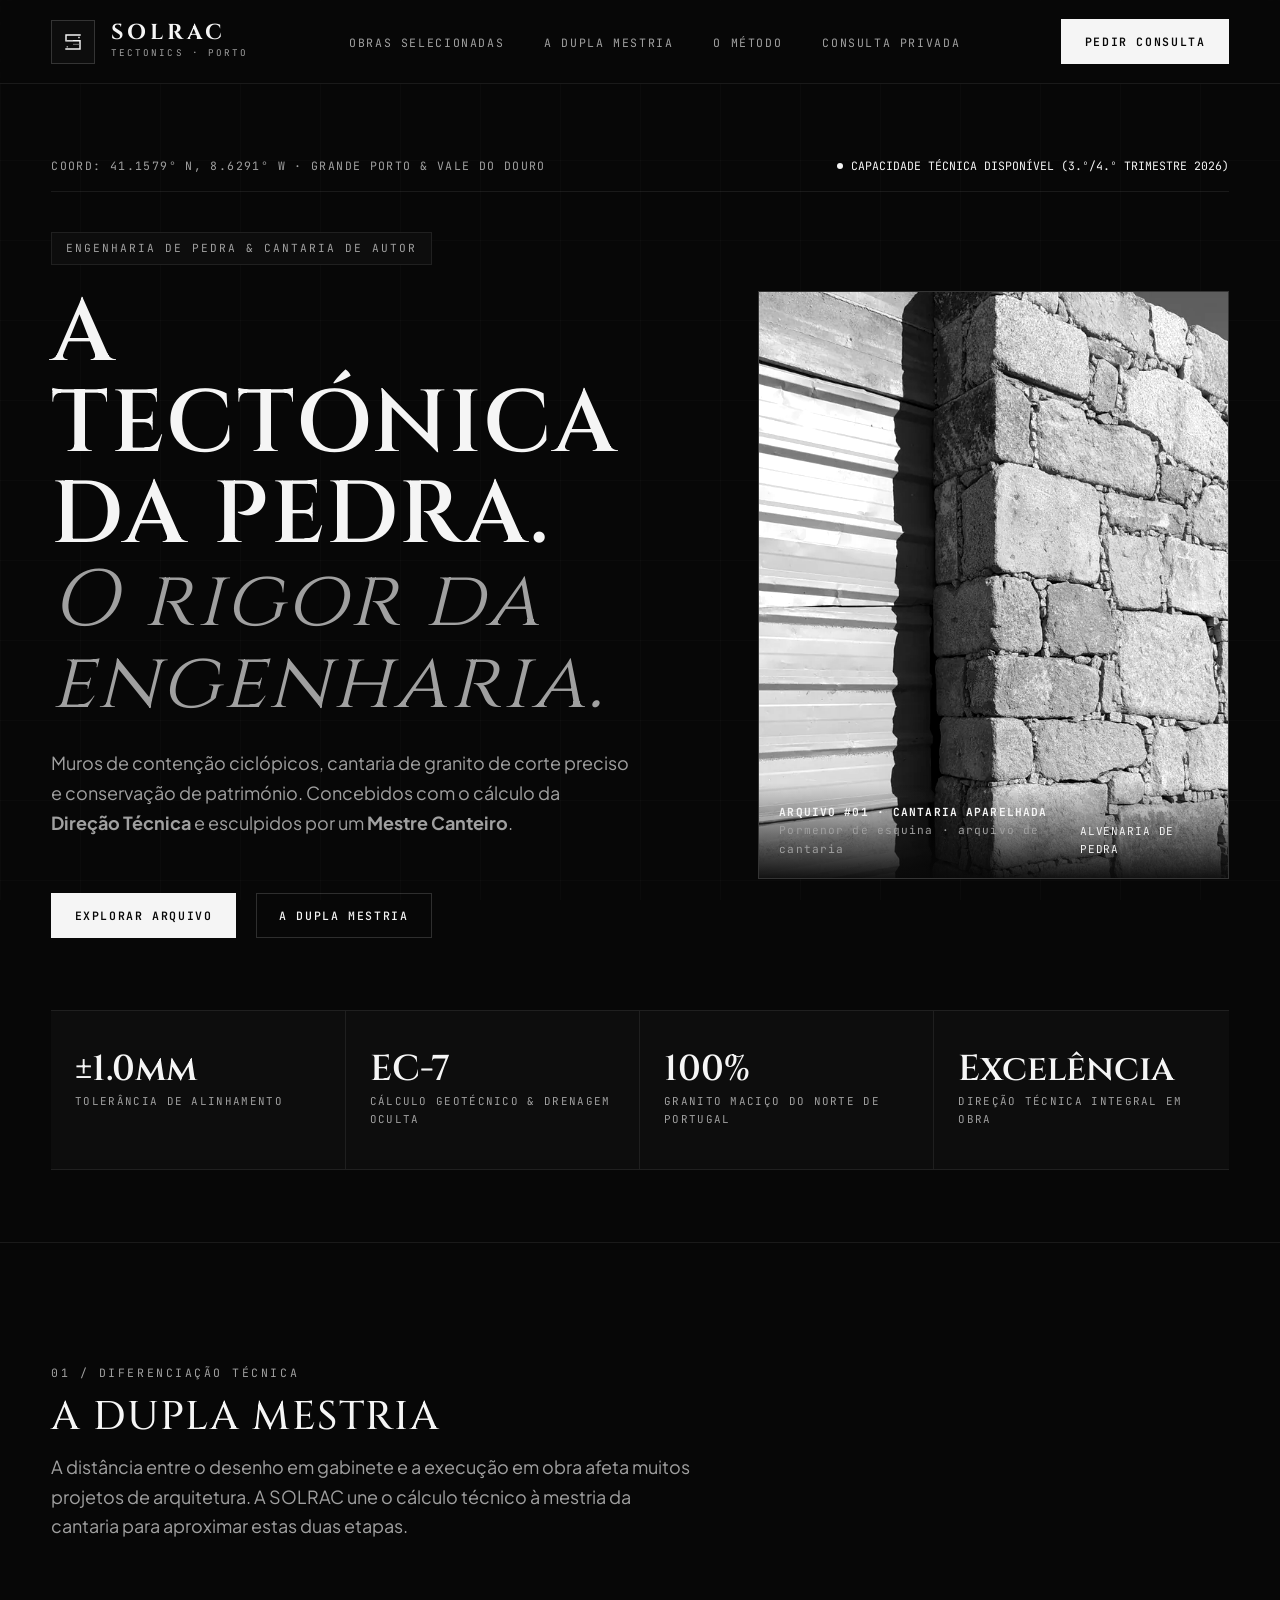
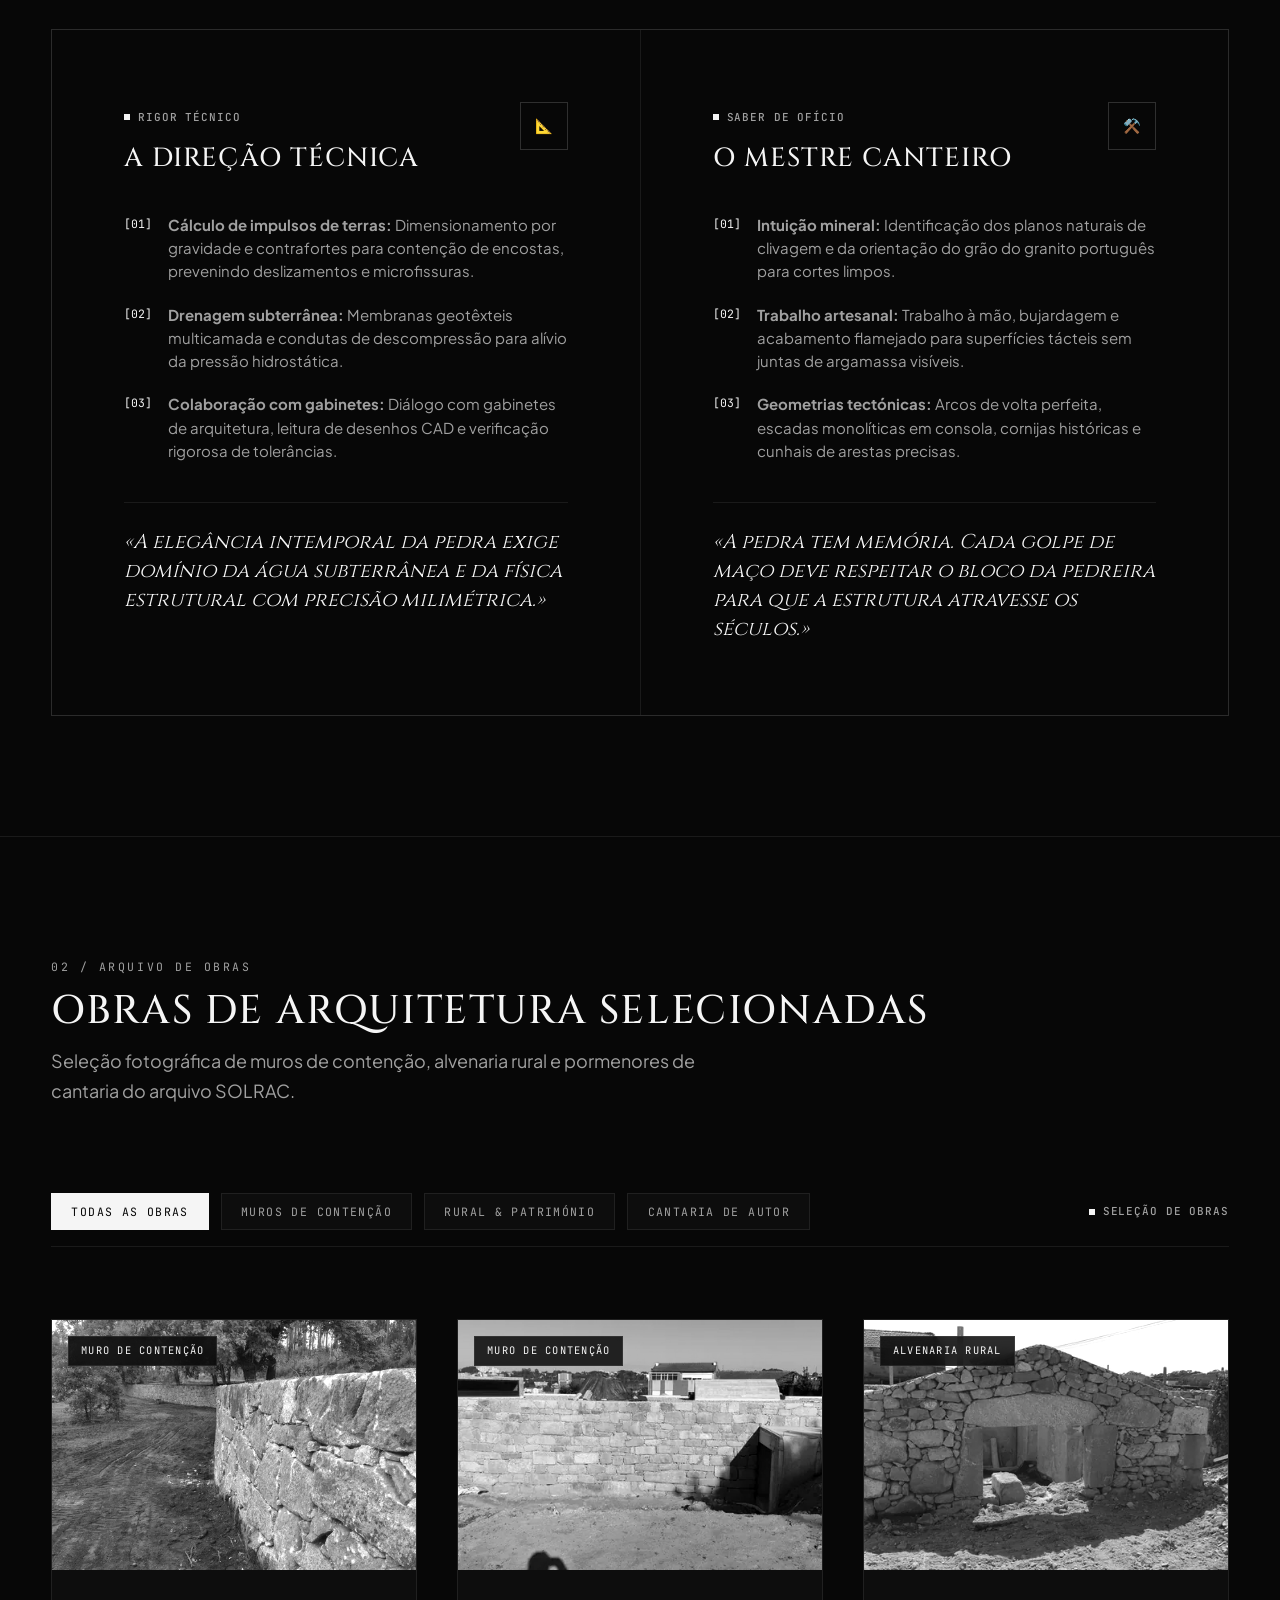
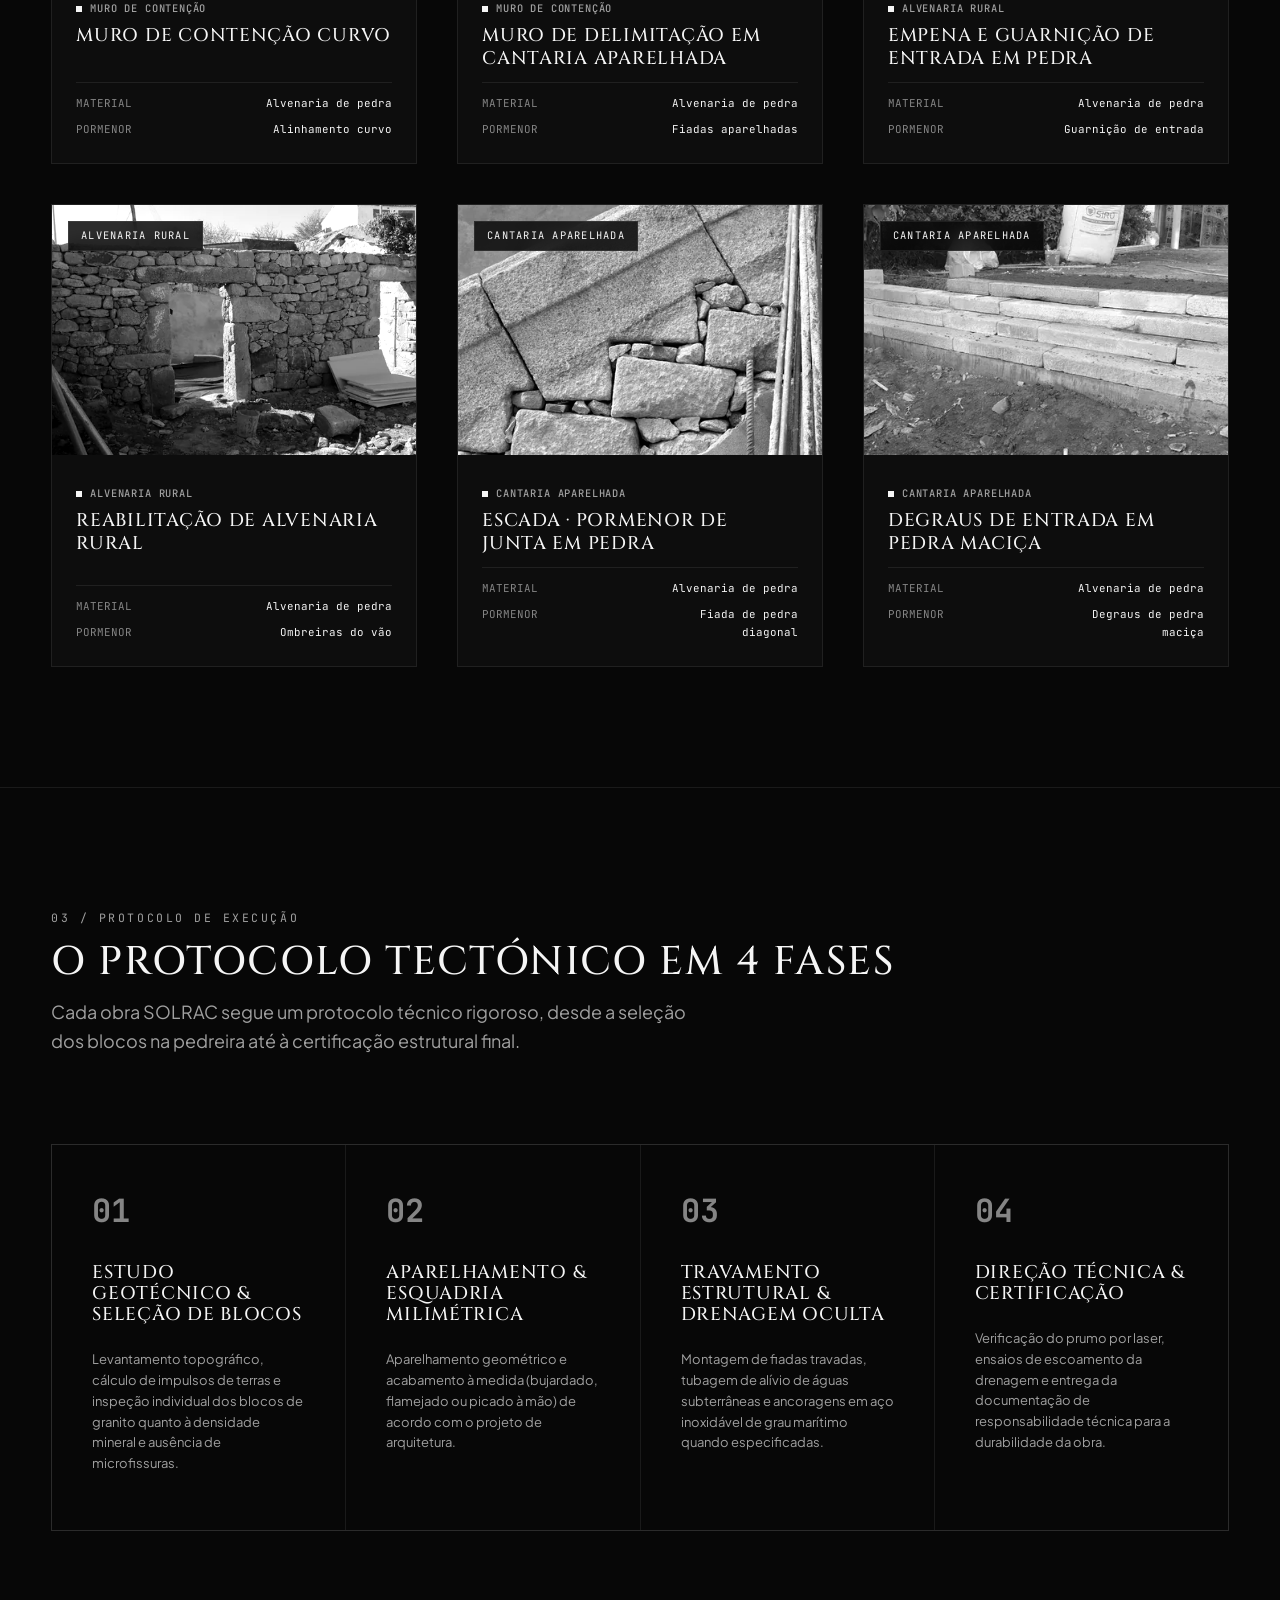
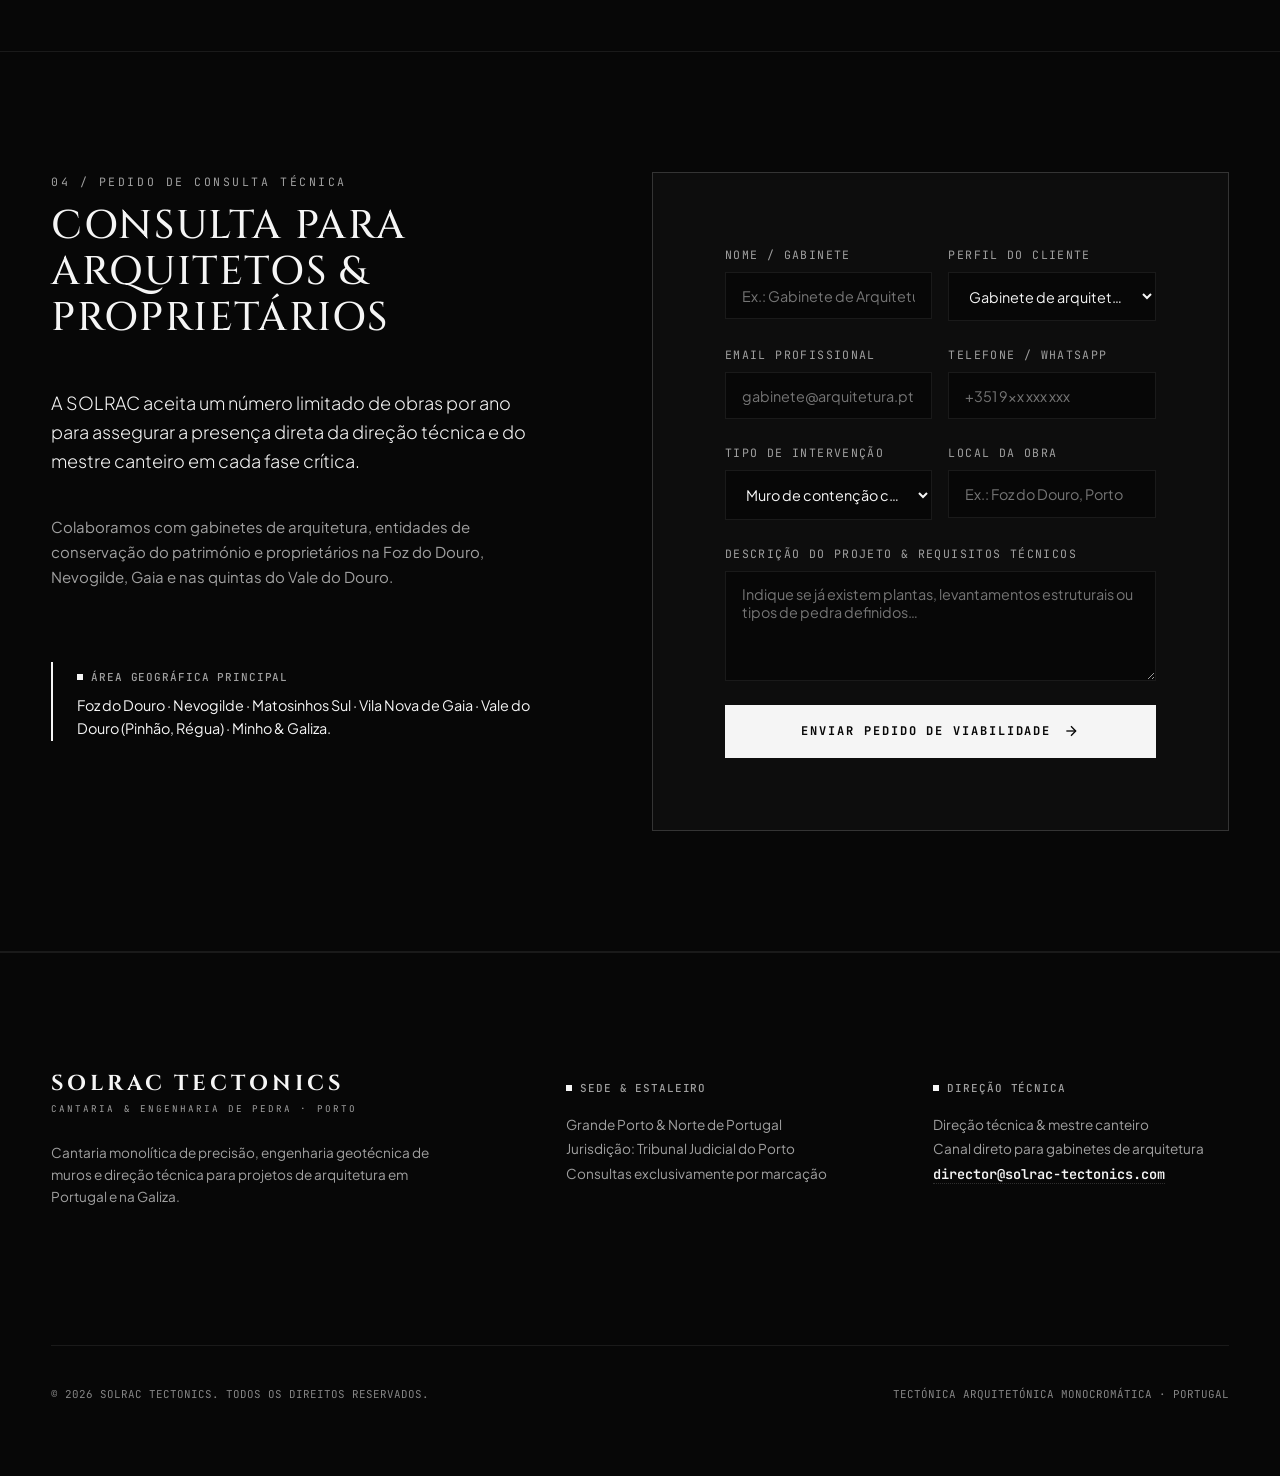
==== index.html @ 7d67dccf "ui: erradicar bloques blancos en feedback cards adoptando estilo outline arquitectónico" ====
<!DOCTYPE html>
<html lang="pt-PT">
<head>
  <meta charset="UTF-8">
  <meta name="viewport" content="width=device-width, initial-scale=1.0">
  <title>SOLRAC TECTONICS · Cantaria &amp; Engenharia de Pedra | Porto</title>
  <meta name="description" content="Cantaria estrutural, muros de contenção ciclópicos e restauro de património no Grande Porto e Vale do Douro. Rigor técnico e mestria na pedra.">
  <meta name="keywords" content="cantaria Porto, muros de pedra estruturais, direção técnica Porto, muros de contenção Douro, restauro de património Portugal, arquitetura tectónica, mestre canteiro">
  <meta name="author" content="SOLRAC TECTONICS">
  
  <!-- Open Graph / Meta -->
  <meta property="og:type" content="website">
  <meta property="og:title" content="SOLRAC TECTONICS · Cantaria &amp; Engenharia de Pedra">
  <meta property="og:description" content="Alvenaria ciclópica de autor, restauro de património e cantaria de precisão no Grande Porto &amp; Douro.">
  
  <!-- Favicon -->
  <link rel="icon" type="image/svg+xml" href="assets/images/branding/favicon.svg">
  
  <!-- Styles -->
  <link rel="stylesheet" href="css/style.css">

  <!-- Schema.org JSON-LD -->
  <script type="application/ld+json">
  {
    "@context": "https://schema.org",
    "@type": "HomeAndConstructionBusiness",
    "name": "SOLRAC TECTONICS",
    "alternateName": "SOLRAC Atelier de Arquitetura Tectónica",
    "description": "Cantaria estrutural, engenharia de contenção ciclópica e direção técnica no Grande Porto e Vale do Douro.",
    "address": {
      "@type": "PostalAddress",
      "addressLocality": "Porto",
      "addressRegion": "Grande Porto",
      "addressCountry": "PT"
    },
    "geo": {
      "@type": "GeoCoordinates",
      "latitude": "41.1579",
      "longitude": "-8.6291"
    },
    "priceRange": "$$$$"
  }
  </script>
</head>
<body>

  <!-- Subtle Architectural Grid Backdrop -->
  <div class="bg-grid-overlay"></div>

  <div class="site-wrapper">
    
    <!-- =========================================================================
         HEADER / NAVIGATION (With Monolithic Sculptural Emblem)
         ========================================================================= -->
    <header class="header">
      <div class="container header-inner">
        <a href="#hero" class="brand-logo-container">
          <div class="brand-emblem-box">
            <!-- Sculptural Vector Monogram -->
            <svg class="brand-emblem-svg" viewBox="0 0 48 48" fill="none" xmlns="http://www.w3.org/2000/svg">
              <path d="M 36 12 L 12 12 L 12 22 L 36 22 L 36 36 L 12 36" stroke="var(--text-primary)" stroke-width="2.5" stroke-linecap="square"/>
              <line x1="12" y1="22" x2="24" y2="22" stroke="var(--text-secondary)" stroke-width="1.2"/>
              <line x1="24" y1="28" x2="36" y2="28" stroke="var(--text-secondary)" stroke-width="1.2"/>
              <rect x="33" y="15" width="2.5" height="2.5" fill="var(--text-primary)"/>
              <rect x="13" y="31" width="2.5" height="2.5" fill="var(--text-secondary)"/>
            </svg>
          </div>
          <div class="brand-text-block">
            <span class="brand-name">SOLRAC</span>
            <span class="brand-subtitle">TECTONICS · PORTO</span>
          </div>
        </a>

        <nav class="nav" id="main-nav">
          <ul class="nav-links">
            <li><a href="#works" class="nav-link">Obras selecionadas</a></li>
            <li><a href="#dual-mastery" class="nav-link">A dupla mestria</a></li>
            <li><a href="#method" class="nav-link">O método</a></li>
            <li><a href="#inquiry" class="nav-link">Consulta privada</a></li>
          </ul>
          <div class="mobile-nav-cta">
            <a href="#inquiry" class="btn-concierge" data-concierge-open style="width: 100%; justify-content: center;">
              Consulta técnica privada
            </a>
            <a href="mailto:director@solrac-tectonics.com" class="font-mono text-muted" style="font-size: 0.72rem; text-align: center; text-decoration: none;">
              director@solrac-tectonics.com
            </a>
          </div>
        </nav>

        <div class="header-cta">
          <a href="#inquiry" class="btn-concierge" id="header-concierge-btn" data-concierge-open>Pedir consulta</a>
        </div>

        <button class="mobile-toggle" id="mobile-toggle" aria-label="Abrir ou fechar o menu de navegação" aria-expanded="false" aria-controls="main-nav">
          <span></span>
          <span></span>
        </button>
      </div>
    </header>

    <!-- =========================================================================
         HERO SECTION (High-End Monolithic Impact)
         ========================================================================= -->
    <section id="hero" class="hero">
      <div class="container">
        
        <div class="hero-meta-bar">
          <span class="hero-coords">COORD: 41.1579° N, 8.6291° W · GRANDE PORTO &amp; VALE DO DOURO</span>
          <div class="hero-status">
            <span class="status-dot"></span>
            <span>CAPACIDADE TÉCNICA DISPONÍVEL (3.º/4.º TRIMESTRE 2026)</span>
          </div>
        </div>

        <div class="hero-main-grid">
          <div class="hero-content">
            <div class="hero-badge">
              <span>Engenharia de Pedra &amp; Cantaria de Autor</span>
            </div>
            
            <h1 class="hero-title">
              A tectónica da pedra.
              <span>O rigor da engenharia.</span>
            </h1>

            <p class="hero-description">
              Muros de contenção ciclópicos, cantaria de granito de corte preciso e conservação de património. Concebidos com o cálculo da <strong>Direção Técnica</strong> e esculpidos por um <strong>Mestre Canteiro</strong>.
            </p>

            <div class="hero-actions">
              <a href="#works" class="btn-concierge">Explorar arquivo</a>
              <a href="#dual-mastery" class="btn-outline">A dupla mestria</a>
            </div>
          </div>

          <div class="hero-visual-frame">
            <img src="assets/images/hero/cantaria-esquina-1280.webp"
                 srcset="assets/images/hero/cantaria-esquina-640.webp 640w, assets/images/hero/cantaria-esquina-1280.webp 1280w, assets/images/hero/cantaria-esquina-1920.webp 1920w"
                 sizes="(max-width: 1024px) 92vw, (max-width: 1440px) 44vw, 632px"
                 width="1280" height="1600" fetchpriority="high"
                 alt="Esquina de um muro de cantaria aparelhada com fiadas de pedra interligadas">
            <div class="hero-frame-tag">
              <div>
                <strong style="color: var(--text-primary);">ARQUIVO #01 · CANTARIA APARELHADA</strong>
                <div style="color: var(--text-secondary);">Pormenor de esquina · arquivo de cantaria</div>
              </div>
              <span class="font-mono">ALVENARIA DE PEDRA</span>
            </div>
          </div>
        </div>

        <!-- Key Metrics Row -->
        <div class="hero-stats-row">
          <div class="stat-item">
            <span class="stat-value">±1.0mm</span>
            <span class="stat-label">Tolerância de alinhamento</span>
          </div>
          <div class="stat-item">
            <span class="stat-value">EC-7</span>
            <span class="stat-label">Cálculo geotécnico &amp; drenagem oculta</span>
          </div>
          <div class="stat-item">
            <span class="stat-value">100%</span>
            <span class="stat-label">Granito maciço do Norte de Portugal</span>
          </div>
          <div class="stat-item">
            <span class="stat-value">Excelência</span>
            <span class="stat-label">Direção técnica integral em obra</span>
          </div>
        </div>

      </div>
    </section>

    <!-- =========================================================================
         SECTION 01: THE DUAL MASTERY (Aparejador + Mestre Canteiro)
         ========================================================================= -->
    <section id="dual-mastery" class="section">
      <div class="container">
        
        <div class="section-header">
          <span class="section-num">01 / DIFERENCIAÇÃO TÉCNICA</span>
          <h2 class="section-title">A dupla mestria</h2>
          <p class="section-subtitle">
            A distância entre o desenho em gabinete e a execução em obra afeta muitos projetos de arquitetura. A SOLRAC une o cálculo técnico à mestria da cantaria para aproximar estas duas etapas.
          </p>
        </div>

        <div class="duality-grid">
          <!-- Card 1: A direção técnica / Aparejador -->
          <div class="duality-card">
            <div class="duality-header">
              <div>
                <span class="tech-label">RIGOR TÉCNICO</span>
                <h3 class="duality-title">A direção técnica</h3>
              </div>
              <div class="duality-icon">📐</div>
            </div>

            <ul class="duality-features">
              <li>
                <span class="marker">[01]</span>
                <div><strong>Cálculo de impulsos de terras:</strong> Dimensionamento por gravidade e contrafortes para contenção de encostas, prevenindo deslizamentos e microfissuras.</div>
              </li>
              <li>
                <span class="marker">[02]</span>
                <div><strong>Drenagem subterrânea:</strong> Membranas geotêxteis multicamada e condutas de descompressão para alívio da pressão hidrostática.</div>
              </li>
              <li>
                <span class="marker">[03]</span>
                <div><strong>Colaboração com gabinetes:</strong> Diálogo com gabinetes de arquitetura, leitura de desenhos CAD e verificação rigorosa de tolerâncias.</div>
              </li>
            </ul>

            <div class="duality-quote">
              «A elegância intemporal da pedra exige domínio da água subterrânea e da física estrutural com precisão milimétrica.»
            </div>
          </div>

          <!-- Card 2: O mestre canteiro -->
          <div class="duality-card">
            <div class="duality-header">
              <div>
                <span class="tech-label">SABER DE OFÍCIO</span>
                <h3 class="duality-title">O mestre canteiro</h3>
              </div>
              <div class="duality-icon">⚒️</div>
            </div>

            <ul class="duality-features">
              <li>
                <span class="marker">[01]</span>
                <div><strong>Intuição mineral:</strong> Identificação dos planos naturais de clivagem e da orientação do grão do granito português para cortes limpos.</div>
              </li>
              <li>
                <span class="marker">[02]</span>
                <div><strong>Trabalho artesanal:</strong> Trabalho à mão, bujardagem e acabamento flamejado para superfícies tácteis sem juntas de argamassa visíveis.</div>
              </li>
              <li>
                <span class="marker">[03]</span>
                <div><strong>Geometrias tectónicas:</strong> Arcos de volta perfeita, escadas monolíticas em consola, cornijas históricas e cunhais de arestas precisas.</div>
              </li>
            </ul>

            <div class="duality-quote">
              «A pedra tem memória. Cada golpe de maço deve respeitar o bloco da pedreira para que a estrutura atravesse os séculos.»
            </div>
          </div>
        </div>

      </div>
    </section>

    <!-- =========================================================================
         SECTION 02: SELECTED WORKS / CURATED ARCHIVE
         ========================================================================= -->
    <section id="works" class="section">
      <div class="container">
        
        <div class="section-header">
          <span class="section-num">02 / ARQUIVO DE OBRAS</span>
          <h2 class="section-title">Obras de arquitetura selecionadas</h2>
          <p class="section-subtitle">
            Seleção fotográfica de muros de contenção, alvenaria rural e pormenores de cantaria do arquivo SOLRAC.
          </p>
        </div>

        <div class="portfolio-controls">
          <div class="filter-tabs">
            <button class="filter-btn active" data-filter="all">Todas as obras</button>
            <button class="filter-btn" data-filter="muros">Muros de contenção</button>
            <button class="filter-btn" data-filter="quintas">Rural &amp; património</button>
            <button class="filter-btn" data-filter="cantaria">Cantaria de autor</button>
          </div>
          <span class="tech-label">SELEÇÃO DE OBRAS</span>
        </div>

        <!-- Dynamic Projects Grid -->
        <div class="projects-grid" id="projects-grid">
          <!-- Injected dynamically via js/main.js -->
        </div>

      </div>
    </section>

    <!-- =========================================================================
         SECTION 03: THE TECTONIC METHOD (4-Phase Protocol)
         ========================================================================= -->
    <section id="method" class="section">
      <div class="container">
        
        <div class="section-header">
          <span class="section-num">03 / PROTOCOLO DE EXECUÇÃO</span>
          <h2 class="section-title">O protocolo tectónico em 4 fases</h2>
          <p class="section-subtitle">
            Cada obra SOLRAC segue um protocolo técnico rigoroso, desde a seleção dos blocos na pedreira até à certificação estrutural final.
          </p>
        </div>

        <div class="method-timeline">
          <div class="method-step">
            <span class="step-num">01</span>
            <h3 class="step-title">Estudo geotécnico &amp; seleção de blocos</h3>
            <p class="step-desc">
              Levantamento topográfico, cálculo de impulsos de terras e inspeção individual dos blocos de granito quanto à densidade mineral e ausência de microfissuras.
            </p>
          </div>

          <div class="method-step">
            <span class="step-num">02</span>
            <h3 class="step-title">Aparelhamento &amp; esquadria milimétrica</h3>
            <p class="step-desc">
              Aparelhamento geométrico e acabamento à medida (bujardado, flamejado ou picado à mão) de acordo com o projeto de arquitetura.
            </p>
          </div>

          <div class="method-step">
            <span class="step-num">03</span>
            <h3 class="step-title">Travamento estrutural &amp; drenagem oculta</h3>
            <p class="step-desc">
              Montagem de fiadas travadas, tubagem de alívio de águas subterrâneas e ancoragens em aço inoxidável de grau marítimo quando especificadas.
            </p>
          </div>

          <div class="method-step">
            <span class="step-num">04</span>
            <h3 class="step-title">Direção técnica &amp; certificação</h3>
            <p class="step-desc">
              Verificação do prumo por laser, ensaios de escoamento da drenagem e entrega da documentação de responsabilidade técnica para a durabilidade da obra.
            </p>
          </div>
        </div>

      </div>
    </section>

    <!-- =========================================================================
         SECTION 04: PRIVATE INQUIRY / CONCIERGE (High-Ticket)
         ========================================================================= -->
    <section id="inquiry" class="section">
      <div class="container">
        
        <div class="concierge-grid">
          
          <div class="concierge-manifesto">
            <div class="section-header" style="margin-bottom: 1.5rem;">
              <span class="section-num" data-i18n="inquiry.section">04 / PEDIDO DE CONSULTA TÉCNICA</span>
              <h2 class="section-title" data-i18n="inquiry.title">Consulta para arquitetos &amp; proprietários</h2>
            </div>
            
            <p class="lead" data-i18n="inquiry.intro">
              A SOLRAC aceita um número limitado de obras por ano para assegurar a presença direta da direção técnica e do mestre canteiro em cada fase crítica.
            </p>
            
            <p data-i18n="inquiry.collaboration">
              Colaboramos com gabinetes de arquitetura, entidades de conservação do património e proprietários na Foz do Douro, Nevogilde, Gaia e nas quintas do Vale do Douro.
            </p>

            <div style="margin-top: 2rem; border-left: 2px solid var(--text-primary); padding-left: 1.5rem;">
              <div class="tech-label" style="margin-bottom: 0.5rem;" data-i18n="inquiry.region.label">ÁREA GEOGRÁFICA PRINCIPAL</div>
              <p style="color: var(--text-primary); margin: 0; font-size: 0.9rem;" data-i18n="inquiry.region.value">
                Foz do Douro · Nevogilde · Matosinhos Sul · Vila Nova de Gaia · Vale do Douro (Pinhão, Régua) · Minho &amp; Galiza.
              </p>
            </div>
          </div>

          <!-- High-End Lead Intake Form -->
          <div class="concierge-form-wrapper">
            <form class="concierge-form" id="concierge-form">
              
              <!-- Anti-Spam Honeypot Trap (invisible to humans) -->
              <div class="visual-trap" aria-hidden="true">
                <label for="website_trap" data-i18n="inquiry.field.website_trap">Deixar em branco</label>
                <input type="text" id="website_trap" name="website_trap" tabindex="-1" autocomplete="off">
              </div>

              <div class="form-row">
                <div class="form-group">
                  <label class="form-label" for="client_name" data-i18n="inquiry.field.client_name">Nome / Gabinete</label>
                  <input type="text" id="client_name" name="client_name" class="form-input" placeholder="Ex.: Gabinete de Arquitetura Sampaio" required data-i18n-placeholder="inquiry.placeholder.client_name">
                </div>
                <div class="form-group">
                  <label class="form-label" for="client_role" data-i18n="inquiry.field.client_role">Perfil do cliente</label>
                  <select id="client_role" name="client_role" class="form-select">
                    <option value="architect" data-i18n="inquiry.option.architect">Gabinete de arquitetura</option>
                    <option value="private_owner" data-i18n="inquiry.option.private_owner">Proprietário particular</option>
                    <option value="developer" data-i18n="inquiry.option.developer">Promotor imobiliário / Gestor de património</option>
                  </select>
                </div>
              </div>

              <div class="form-row">
                <div class="form-group">
                  <label class="form-label" for="client_email" data-i18n="inquiry.field.client_email">Email profissional</label>
                  <input type="email" id="client_email" name="client_email" class="form-input" placeholder="gabinete@arquitetura.pt" required data-i18n-placeholder="inquiry.placeholder.client_email">
                </div>
                <div class="form-group">
                  <label class="form-label" for="client_phone" data-i18n="inquiry.field.client_phone">Telefone / WhatsApp</label>
                  <input type="tel" id="client_phone" name="client_phone" class="form-input" placeholder="+351 9xx xxx xxx" data-i18n-placeholder="inquiry.placeholder.client_phone">
                </div>
              </div>

              <div class="form-row">
                <div class="form-group">
                  <label class="form-label" for="project_type" data-i18n="inquiry.field.project_type">Tipo de intervenção</label>
                  <select id="project_type" name="project_type" class="form-select">
                    <option value="structural_wall" data-i18n="inquiry.option.structural_wall">Muro de contenção ciclópico</option>
                    <option value="heritage_restoration" data-i18n="inquiry.option.heritage_restoration">Restauro de pedra em quinta / solar / património</option>
                    <option value="bespoke_stonework" data-i18n="inquiry.option.bespoke_stonework">Cantaria de autor / Portais</option>
                    <option value="full_direction" data-i18n="inquiry.option.full_direction">Direção técnica integral &amp; cantaria</option>
                  </select>
                </div>
                <div class="form-group">
                  <label class="form-label" for="location" data-i18n="inquiry.field.location">Local da obra</label>
                  <input type="text" id="location" name="location" class="form-input" placeholder="Ex.: Foz do Douro, Porto" required data-i18n-placeholder="inquiry.placeholder.location">
                </div>
              </div>

              <div class="form-group">
                <label class="form-label" for="project_notes" data-i18n="inquiry.field.project_notes">Descrição do projeto &amp; requisitos técnicos</label>
                <textarea id="project_notes" name="project_notes" class="form-textarea" placeholder="Indique se já existem plantas, levantamentos estruturais ou tipos de pedra definidos…" data-i18n-placeholder="inquiry.placeholder.project_notes"></textarea>
              </div>

              <button type="submit" class="btn-submit-luxury">
                <span data-i18n="inquiry.submit">Enviar pedido de viabilidade</span>
                <svg width="16" height="16" viewBox="0 0 24 24" fill="none" stroke="currentColor" stroke-width="2">
                  <line x1="5" y1="12" x2="19" y2="12"></line>
                  <polyline points="12 5 19 12 12 19"></polyline>
                </svg>
              </button>

            </form>

            <div class="concierge-feedback-card" id="inpage-feedback-card" hidden>
              <div class="feedback-icon">
                <svg width="24" height="24" viewBox="0 0 24 24" fill="none" stroke="currentColor" stroke-width="2">
                  <polyline points="20 6 9 17 4 12"></polyline>
                </svg>
              </div>
              <span class="tech-label" data-i18n="feedback.label">ESTADO DO PEDIDO</span>
              <h3 class="feedback-title" data-i18n="feedback.title.initial">Pedido de consulta</h3>
              <p class="feedback-desc" id="inpage-feedback-desc" data-i18n="feedback.description.initial"></p>
              <div class="feedback-receipt">
                <div class="receipt-item">
                  <span class="receipt-label" data-i18n="feedback.reference">REFERÊNCIA:</span>
                  <span class="receipt-val font-mono" id="inpage-receipt-ref"></span>
                </div>
                <div class="receipt-item">
                  <span class="receipt-label" data-i18n="feedback.status.label">ESTADO:</span>
                  <span class="receipt-val font-mono" data-i18n="feedback.status.received">PEDIDO RECEBIDO</span>
                </div>
                <div class="receipt-item">
                  <span class="receipt-label" data-i18n="feedback.next.label">PRÓXIMO PASSO:</span>
                  <span class="receipt-val font-mono" data-i18n="feedback.next.received">AGUARDAR CONTACTO DA EQUIPA</span>
                </div>
              </div>
              <div class="feedback-actions">
                <button type="button" class="btn-outline" id="inpage-feedback-reset" data-i18n="feedback.reset">Enviar outro pedido</button>
                <a href="mailto:director@solrac-tectonics.com" class="btn-outline" id="inpage-mailto-fallback" data-i18n="feedback.email">Enviar por email</a>
                <a href="https://wa.me/351912345678" target="_blank" rel="noopener noreferrer" class="btn-outline" id="inpage-whatsapp-fallback" data-i18n="feedback.whatsapp">Enviar por WhatsApp</a>
              </div>
            </div>
          </div>

        </div>

      </div>
    </section>

    <!-- =========================================================================
         FOOTER
         ========================================================================= -->
    <footer class="footer">
      <div class="container">
        
        <div class="footer-top">
          <div>
            <div class="brand-name" style="margin-bottom: 0.5rem;">SOLRAC TECTONICS</div>
            <div class="brand-subtitle" style="margin-bottom: 1.5rem;">CANTARIA &amp; ENGENHARIA DE PEDRA · PORTO</div>
            <p style="font-size: 0.85rem; max-width: 380px;">
              Cantaria monolítica de precisão, engenharia geotécnica de muros e direção técnica para projetos de arquitetura em Portugal e na Galiza.
            </p>
          </div>

          <div>
            <div class="tech-label" style="margin-bottom: 1rem;">SEDE &amp; ESTALEIRO</div>
            <p style="font-size: 0.85rem; line-height: 1.8;">
              Grande Porto &amp; Norte de Portugal<br>
              Jurisdição: Tribunal Judicial do Porto<br>
              Consultas exclusivamente por marcação
            </p>
          </div>

          <div>
            <div class="tech-label" style="margin-bottom: 1rem;">DIREÇÃO TÉCNICA</div>
            <p style="font-size: 0.85rem; line-height: 1.8;">
              Direção técnica &amp; mestre canteiro<br>
              Canal direto para gabinetes de arquitetura<br>
              <a href="mailto:director@solrac-tectonics.com" class="footer-contact-link">director@solrac-tectonics.com</a>
            </p>
          </div>
        </div>

        <div class="footer-bottom">
          <span>&copy; 2026 SOLRAC TECTONICS. TODOS OS DIREITOS RESERVADOS.</span>
          <span>TECTÓNICA ARQUITETÓNICA MONOCROMÁTICA · PORTUGAL</span>
        </div>

      </div>
    </footer>

  </div>

  <!-- =========================================================================
       LIGHTBOX MODAL (Fullscreen Architectural Inspection)
       ========================================================================= -->
  <div class="lightbox-modal" id="lightbox-modal" role="dialog" aria-modal="true">
    <div class="lightbox-dialog">
      <div class="lightbox-image-viewer">
        <img id="lightbox-image" alt="Pormenor de cantaria" decoding="async">
      </div>
      <div class="lightbox-sidebar">
        <div>
          <button class="lightbox-close-btn" id="lightbox-close" aria-label="Fechar">✕ FECHAR [ESC]</button>
          
          <div class="lightbox-details">
            <span class="tech-label" id="lightbox-category">CATEGORIA</span>
            <h2 id="lightbox-title" style="font-size: 1.6rem; margin-top: 0.5rem; line-height: 1.2;">Título da obra</h2>
            
            <p id="lightbox-desc" style="font-size: 0.88rem; line-height: 1.6; margin-top: 1rem; color: var(--text-primary);"></p>
            
            <div class="lightbox-spec-grid" id="lightbox-specs">
              <!-- Specs injected dynamically -->
            </div>
          </div>
        </div>

        <div>
          <button type="button" id="lightbox-inquire-btn" class="btn-concierge" style="width: 100%; justify-content: center;">
            Consultar sobre uma obra semelhante
          </button>
        </div>
      </div>
    </div>
  </div>

  <!-- =========================================================================
       CONCIERGE MODAL (Consulta técnica privada Desk)
       ========================================================================= -->
  <div class="concierge-modal" id="concierge-modal" role="dialog" aria-modal="true" aria-labelledby="concierge-modal-title" hidden>
    <div class="concierge-modal-dialog">
      <div class="concierge-modal-header">
        <div>
          <span class="tech-label" data-i18n="inquiry.modal.label">CONSULTA PRIVADA · DIREÇÃO TÉCNICA</span>
          <h2 class="concierge-modal-title" id="concierge-modal-title" data-i18n="inquiry.modal.title">Consulta técnica privada</h2>
          <p class="concierge-modal-subtitle" data-i18n="inquiry.modal.intro">
            Canal direto para gabinetes de arquitetura, entidades de conservação do património e proprietários no Grande Porto e Vale do Douro.
          </p>
        </div>
        <button type="button" class="concierge-close-btn" id="concierge-modal-close" aria-label="Fechar consulta técnica" data-i18n-aria-label="inquiry.modal.closeLabel" data-i18n="inquiry.modal.close">✕ FECHAR [ESC]</button>
      </div>

      <div class="concierge-direct-strip">
        <a href="mailto:director@solrac-tectonics.com" class="direct-strip-item">
          <span class="strip-label" data-i18n="inquiry.direct.email">EMAIL DIRETO</span>
          <span class="strip-val font-mono">director@solrac-tectonics.com</span>
        </a>
        <a href="tel:+351912345678" class="direct-strip-item">
          <span class="strip-label" data-i18n="inquiry.direct.phone">TELEFONE / WHATSAPP</span>
          <span class="strip-val font-mono">+351 912 345 678</span>
        </a>
        <div class="direct-strip-item capacity-status">
          <span class="strip-label" data-i18n="inquiry.direct.capacity">RESERVA DE CAPACIDADE</span>
          <span class="strip-val font-mono"><span class="status-dot"></span><span data-i18n="inquiry.direct.availability">3.º/4.º TRIMESTRE 2026 DISPONÍVEL</span></span>
        </div>
      </div>

      <div class="concierge-modal-body">
        <form class="concierge-modal-form" id="concierge-modal-form">
          <!-- Anti-Spam Honeypot Trap (invisible to humans) -->
          <div class="visual-trap" aria-hidden="true">
            <label for="modal_website_trap" data-i18n="inquiry.field.website_trap">Deixar em branco</label>
            <input type="text" id="modal_website_trap" name="website_trap" tabindex="-1" autocomplete="off">
          </div>
          <div class="form-row">
            <div class="form-group">
              <label class="form-label" for="modal_client_name" data-i18n="inquiry.field.client_name">Nome / Gabinete</label>
              <input type="text" id="modal_client_name" name="client_name" class="form-input" placeholder="Ex.: Gabinete de Arquitetura Sampaio" required data-i18n-placeholder="inquiry.placeholder.client_name">
            </div>
            <div class="form-group">
              <label class="form-label" for="modal_client_role" data-i18n="inquiry.field.client_role">Perfil do cliente</label>
              <select id="modal_client_role" name="client_role" class="form-select">
                <option value="architect" data-i18n="inquiry.option.architect">Gabinete de arquitetura</option>
                <option value="private_owner" data-i18n="inquiry.option.private_owner">Proprietário particular</option>
                <option value="developer" data-i18n="inquiry.option.developer">Promotor imobiliário / Gestor de património</option>
              </select>
            </div>
          </div>

          <div class="form-row">
            <div class="form-group">
              <label class="form-label" for="modal_client_email" data-i18n="inquiry.field.client_email">Email profissional</label>
              <input type="email" id="modal_client_email" name="client_email" class="form-input" placeholder="gabinete@arquitetura.pt" required data-i18n-placeholder="inquiry.placeholder.client_email">
            </div>
            <div class="form-group">
              <label class="form-label" for="modal_client_phone" data-i18n="inquiry.field.client_phone">Telefone / WhatsApp</label>
              <input type="tel" id="modal_client_phone" name="client_phone" class="form-input" placeholder="+351 9xx xxx xxx" data-i18n-placeholder="inquiry.placeholder.client_phone">
            </div>
          </div>

          <div class="form-row">
            <div class="form-group">
              <label class="form-label" for="modal_project_type" data-i18n="inquiry.field.project_type">Tipo de intervenção</label>
              <select id="modal_project_type" name="project_type" class="form-select">
                <option value="structural_wall" data-i18n="inquiry.option.structural_wall">Muro de contenção ciclópico</option>
                <option value="heritage_restoration" data-i18n="inquiry.option.heritage_restoration">Restauro de pedra em quinta / solar / património</option>
                <option value="bespoke_stonework" data-i18n="inquiry.option.bespoke_stonework">Cantaria de autor / Portais</option>
                <option value="full_direction" data-i18n="inquiry.option.full_direction">Direção técnica integral &amp; cantaria</option>
              </select>
            </div>
            <div class="form-group">
              <label class="form-label" for="modal_location" data-i18n="inquiry.field.location">Local da obra</label>
              <input type="text" id="modal_location" name="location" class="form-input" placeholder="Ex.: Foz do Douro, Porto" required data-i18n-placeholder="inquiry.placeholder.location">
            </div>
          </div>

          <div class="form-group">
            <label class="form-label" for="modal_project_notes" data-i18n="inquiry.field.project_notes">Descrição do projeto &amp; requisitos técnicos</label>
            <textarea id="modal_project_notes" name="project_notes" class="form-textarea" placeholder="Descreva as plantas, os levantamentos, o tipo de pedra ou os requisitos do projeto…" data-i18n-placeholder="inquiry.placeholder.project_notes"></textarea>
          </div>

          <button type="submit" class="btn-submit-luxury">
            <span data-i18n="inquiry.submit">Enviar pedido de viabilidade</span>
            <svg width="16" height="16" viewBox="0 0 24 24" fill="none" stroke="currentColor" stroke-width="2">
              <line x1="5" y1="12" x2="19" y2="12"></line>
              <polyline points="12 5 19 12 12 19"></polyline>
            </svg>
          </button>
        </form>

        <div class="concierge-feedback-card" id="modal-feedback-card" hidden>
          <div class="feedback-icon">
            <svg width="24" height="24" viewBox="0 0 24 24" fill="none" stroke="currentColor" stroke-width="2">
              <polyline points="20 6 9 17 4 12"></polyline>
            </svg>
          </div>
          <span class="tech-label" data-i18n="feedback.label">ESTADO DO PEDIDO</span>
          <h3 class="feedback-title" data-i18n="feedback.title.initial">Pedido de consulta</h3>
          <p class="feedback-desc" id="modal-feedback-desc" data-i18n="feedback.description.initial"></p>
          <div class="feedback-receipt">
            <div class="receipt-item">
              <span class="receipt-label" data-i18n="feedback.reference">REFERÊNCIA:</span>
              <span class="receipt-val font-mono" id="modal-receipt-ref"></span>
            </div>
            <div class="receipt-item">
              <span class="receipt-label" data-i18n="feedback.status.label">ESTADO:</span>
              <span class="receipt-val font-mono" data-i18n="feedback.status.received">PEDIDO RECEBIDO</span>
            </div>
            <div class="receipt-item">
              <span class="receipt-label" data-i18n="feedback.next.label">PRÓXIMO PASSO:</span>
              <span class="receipt-val font-mono" data-i18n="feedback.next.received">AGUARDAR CONTACTO DA EQUIPA</span>
            </div>
          </div>
          <div class="feedback-actions">
            <button type="button" class="btn-outline" id="modal-feedback-close" data-i18n="feedback.close">Fechar consulta</button>
            <a href="mailto:director@solrac-tectonics.com" class="btn-outline" id="modal-mailto-fallback" data-i18n="feedback.email">Enviar por email</a>
            <a href="https://wa.me/351912345678" target="_blank" rel="noopener noreferrer" class="btn-outline" id="modal-whatsapp-fallback" data-i18n="feedback.whatsapp">Enviar por WhatsApp</a>
          </div>
        </div>
      </div>

      <div class="concierge-modal-footer">
        <a href="#inquiry" class="modal-section-jump" id="modal-jump-section" data-i18n="inquiry.modal.jump">Ver a secção de consulta técnica na página ↓</a>
      </div>
    </div>
  </div>

  <!-- Script -->
  <script src="js/main.js"></script>
</body>
</html>
---- css/style.css ----
/* ==========================================================================
   SOLRAC TECTONICS · STONECRAFT & ARCHITECTURAL ENGINEERING
   MAIN STYLESHEET (High-End Monochromatic Architectural Luxury)
   ========================================================================== */

@import url('variables.css');
@import url('typography.css');

/* -------------------------------------------------------------------------
   Reset & Base Standards
   ------------------------------------------------------------------------- */
*, *::before, *::after {
  box-sizing: border-box;
  margin: 0;
  padding: 0;
}

[hidden] {
  display: none !important;
}

html {
  scroll-behavior: smooth;
  background-color: var(--bg-primary);
}

body {
  overflow-x: hidden;
  position: relative;
  background-color: var(--bg-primary);
}

img {
  max-width: 100%;
  height: auto;
  display: block;
  filter: grayscale(100%) contrast(110%);
  transition: filter var(--transition-normal), transform var(--transition-normal);
}

a {
  color: inherit;
  text-decoration: none;
}

button {
  font-family: inherit;
  cursor: pointer;
  border: none;
  background: none;
}

/* -------------------------------------------------------------------------
   Architectural Background Grid (Subtle 1px Technical Drafting Lines)
   ------------------------------------------------------------------------- */
.bg-grid-overlay {
  position: fixed;
  top: 0;
  left: 0;
  width: 100%;
  height: 100vh;
  height: 100dvh;
  pointer-events: none;
  z-index: 1;
  background-image: 
    linear-gradient(to right, rgba(255, 255, 255, 0.02) 1px, transparent 1px),
    linear-gradient(to bottom, rgba(255, 255, 255, 0.02) 1px, transparent 1px);
  background-size: 80px 80px;
}

.site-wrapper {
  position: relative;
  z-index: 2;
}

.container {
  max-width: var(--max-width);
  margin-left: auto;
  margin-right: auto;
  padding-left: var(--container-padding);
  padding-right: var(--container-padding);
}

/* -------------------------------------------------------------------------
   Header & Navigation
   ------------------------------------------------------------------------- */
.header {
  position: fixed;
  top: 0;
  left: 0;
  width: 100%;
  height: var(--header-height);
  background: rgba(8, 8, 8, 0.90);
  backdrop-filter: blur(20px);
  -webkit-backdrop-filter: blur(20px);
  border-bottom: 1px solid var(--border-subtle);
  z-index: 100;
  transition: background var(--transition-normal), border-color var(--transition-normal);
}

.header.scrolled {
  background: rgba(6, 6, 6, 0.96);
  border-bottom-color: var(--border-medium);
  box-shadow: 0 10px 30px rgba(0, 0, 0, 0.8);
}

.header-inner {
  display: flex;
  align-items: center;
  justify-content: space-between;
  height: 100%;
}

.brand-logo-container {
  display: flex;
  align-items: center;
  gap: 1rem;
  transition: opacity var(--transition-fast);
}

.brand-logo-container:hover {
  opacity: 0.9;
}

.brand-emblem-box {
  width: 44px;
  height: 44px;
  background: var(--bg-surface);
  border: 1px solid var(--border-medium);
  display: flex;
  align-items: center;
  justify-content: center;
  transition: border-color var(--transition-normal), transform var(--transition-normal);
}

.brand-logo-container:hover .brand-emblem-box {
  border-color: var(--text-primary);
  transform: scale(1.03);
}

.brand-emblem-svg {
  width: 28px;
  height: 28px;
}

.brand-text-block {
  display: flex;
  flex-direction: column;
  gap: 2px;
}

.brand-name {
  font-family: var(--font-serif);
  font-size: 1.35rem;
  font-weight: 700;
  letter-spacing: 0.18em;
  color: var(--text-primary);
  line-height: 1;
}

.brand-subtitle {
  font-family: var(--font-mono);
  font-size: 0.58rem;
  letter-spacing: 0.22em;
  color: var(--text-secondary);
  text-transform: uppercase;
}

.nav-links {
  display: flex;
  align-items: center;
  gap: 2.5rem;
  list-style: none;
}

.nav-link {
  font-family: var(--font-mono);
  font-size: 0.72rem;
  letter-spacing: 0.14em;
  text-transform: uppercase;
  color: var(--text-secondary);
  position: relative;
  padding: 0.5rem 0;
  transition: color var(--transition-fast);
}

.nav-link:hover, .nav-link.active {
  color: var(--text-primary);
}

.nav-link::after {
  content: '';
  position: absolute;
  bottom: 0;
  left: 0;
  width: 0%;
  height: 1px;
  background-color: var(--text-primary);
  transition: width var(--transition-normal);
}

.nav-link:hover::after, .nav-link.active::after {
  width: 100%;
}

.header-cta {
  display: flex;
  align-items: center;
  gap: 1.25rem;
}

.btn-concierge {
  display: inline-flex;
  align-items: center;
  gap: 0.75rem;
  padding: 0.75rem 1.4rem;
  background: var(--text-primary);
  color: var(--text-inverse);
  font-family: var(--font-mono);
  font-size: 0.72rem;
  font-weight: 600;
  letter-spacing: 0.14em;
  text-transform: uppercase;
  border: 1px solid var(--text-primary);
  transition: all var(--transition-normal);
}

.btn-concierge:hover {
  background: transparent;
  color: var(--text-primary);
}

.btn-outline {
  display: inline-flex;
  align-items: center;
  gap: 0.75rem;
  padding: 0.75rem 1.4rem;
  background: transparent;
  color: var(--text-primary);
  font-family: var(--font-mono);
  font-size: 0.72rem;
  font-weight: 500;
  letter-spacing: 0.14em;
  text-transform: uppercase;
  border: 1px solid var(--border-medium);
  transition: all var(--transition-normal);
}

.btn-outline:hover {
  border-color: var(--text-primary);
  background: rgba(255, 255, 255, 0.04);
}

/* Mobile Menu Toggle */
.mobile-toggle {
  display: none;
  flex-direction: column;
  gap: 6px;
  width: 28px;
  cursor: pointer;
  z-index: 102;
  padding: 4px 0;
}

.mobile-toggle span {
  display: block;
  width: 100%;
  height: 1px;
  background-color: var(--text-primary);
  transition: transform var(--transition-normal), opacity var(--transition-normal);
}

.header.menu-open .mobile-toggle span:first-child {
  transform: translateY(3.5px) rotate(45deg);
}

.header.menu-open .mobile-toggle span:last-child {
  transform: translateY(-3.5px) rotate(-45deg);
}

.mobile-nav-cta {
  display: none;
}

/* -------------------------------------------------------------------------
   Hero Section (Monolithic Architectural Impact)
   ------------------------------------------------------------------------- */
.hero {
  min-height: 100vh;
  padding-top: calc(var(--header-height) + var(--space-xl));
  padding-bottom: var(--space-xl);
  display: flex;
  flex-direction: column;
  justify-content: space-between;
  border-bottom: 1px solid var(--border-subtle);
  position: relative;
}

.hero-meta-bar {
  display: flex;
  justify-content: space-between;
  align-items: center;
  border-bottom: 1px solid var(--border-subtle);
  padding-bottom: var(--space-sm);
  margin-bottom: var(--space-lg);
}

.hero-coords {
  font-family: var(--font-mono);
  font-size: 0.72rem;
  color: var(--text-secondary);
  letter-spacing: 0.12em;
}

.hero-status {
  display: flex;
  align-items: center;
  gap: 0.5rem;
  font-family: var(--font-mono);
  font-size: 0.72rem;
  color: var(--text-primary);
}

.status-dot {
  width: 6px;
  height: 6px;
  border-radius: 50%;
  background-color: var(--text-primary);
}

.hero-main-grid {
  display: grid;
  grid-template-columns: 1.35fr 1fr;
  gap: var(--space-xl);
  align-items: center;
  margin-bottom: var(--space-xl);
}

.hero-content {
  display: flex;
  flex-direction: column;
  gap: var(--space-md);
}

.hero-badge {
  display: inline-flex;
  align-items: center;
  gap: 0.75rem;
  font-family: var(--font-mono);
  font-size: 0.7rem;
  letter-spacing: 0.18em;
  text-transform: uppercase;
  color: var(--text-secondary);
  padding: 0.4rem 0.85rem;
  border: 1px solid var(--border-subtle);
  background: var(--bg-surface);
  width: fit-content;
}

.hero-title {
  font-family: var(--font-serif);
  font-size: var(--text-display);
  line-height: 1.03;
  color: var(--text-primary);
  font-weight: 600;
  text-transform: uppercase;
  letter-spacing: 0.03em;
}

.hero-title span {
  display: block;
  color: var(--text-secondary);
  font-weight: 300;
  font-style: italic;
  font-family: 'Cormorant Garamond', var(--font-serif);
  text-transform: none;
  font-size: 0.9em;
}

.hero-description {
  font-size: var(--text-body-lg);
  line-height: 1.65;
  color: var(--text-secondary);
  max-width: 580px;
}

.hero-actions {
  display: flex;
  align-items: center;
  gap: 1.25rem;
  margin-top: var(--space-sm);
}

.hero-visual-frame {
  position: relative;
  aspect-ratio: 4/5;
  background: var(--bg-surface);
  border: 1px solid var(--border-medium);
  overflow: hidden;
}

.hero-visual-frame img {
  width: 100%;
  height: 100%;
  object-fit: cover;
  transition: transform 1.2s var(--ease-tectonic);
}

.hero-visual-frame:hover img {
  transform: scale(1.04);
  filter: grayscale(100%) contrast(125%);
}

.hero-frame-tag {
  position: absolute;
  bottom: 0;
  left: 0;
  width: 100%;
  padding: 1.25rem;
  background: linear-gradient(to top, rgba(8, 8, 8, 0.95), transparent);
  display: flex;
  justify-content: space-between;
  align-items: flex-end;
  font-family: var(--font-mono);
  font-size: 0.7rem;
  color: var(--text-primary);
  letter-spacing: 0.1em;
}

.hero-stats-row {
  display: grid;
  grid-template-columns: repeat(4, 1fr);
  border-top: 1px solid var(--border-subtle);
  border-bottom: 1px solid var(--border-subtle);
  background: var(--bg-surface);
}

.stat-item {
  padding: var(--space-lg) var(--space-md);
  border-right: 1px solid var(--border-subtle);
  display: flex;
  flex-direction: column;
  gap: 0.35rem;
}

.stat-item:last-child {
  border-right: none;
}

.stat-value {
  font-family: var(--font-serif);
  font-size: 2.25rem;
  color: var(--text-primary);
  font-weight: 600;
  line-height: 1;
}

.stat-label {
  font-family: var(--font-mono);
  font-size: 0.68rem;
  color: var(--text-secondary);
  letter-spacing: 0.12em;
  text-transform: uppercase;
}

/* -------------------------------------------------------------------------
   Section Headers (Editorial Architecture Standard)
   ------------------------------------------------------------------------- */
.section {
  padding-top: var(--space-2xl);
  padding-bottom: var(--space-2xl);
  border-bottom: 1px solid var(--border-subtle);
  position: relative;
}

.section-header {
  margin-bottom: var(--space-xl);
  display: flex;
  flex-direction: column;
  gap: 0.75rem;
}

.section-num {
  font-family: var(--font-mono);
  font-size: 0.72rem;
  color: var(--text-secondary);
  letter-spacing: 0.22em;
  text-transform: uppercase;
}

.section-title {
  font-size: var(--text-h2);
  color: var(--text-primary);
  letter-spacing: 0.04em;
}

.section-subtitle {
  font-size: var(--text-body-lg);
  color: var(--text-secondary);
  max-width: 650px;
}

/* -------------------------------------------------------------------------
   Dual Mastery Section (The Technical Architect + The Master Stonemason)
   ------------------------------------------------------------------------- */
.duality-grid {
  display: grid;
  grid-template-columns: 1fr 1fr;
  gap: 1px;
  background-color: var(--border-subtle);
  border: 1px solid var(--border-subtle);
}

.duality-card {
  background-color: var(--bg-primary);
  padding: var(--space-xl);
  display: flex;
  flex-direction: column;
  gap: var(--space-lg);
  transition: background-color var(--transition-normal);
}

.duality-card:hover {
  background-color: var(--bg-surface);
}

.duality-header {
  display: flex;
  justify-content: space-between;
  align-items: flex-start;
}

.duality-icon {
  width: 48px;
  height: 48px;
  border: 1px solid var(--border-medium);
  display: flex;
  align-items: center;
  justify-content: center;
  color: var(--text-primary);
  font-family: var(--font-mono);
  font-size: 0.9rem;
}

.duality-title {
  font-size: var(--text-h3);
  margin-top: 1rem;
}

.duality-features {
  list-style: none;
  display: flex;
  flex-direction: column;
  gap: 1.25rem;
}

.duality-features li {
  display: flex;
  align-items: flex-start;
  gap: 1rem;
  font-size: var(--text-body);
  color: var(--text-secondary);
  line-height: 1.55;
}

.duality-features li span.marker {
  font-family: var(--font-mono);
  font-size: 0.72rem;
  color: var(--text-primary);
  margin-top: 2px;
}

.duality-quote {
  padding-top: var(--space-md);
  border-top: 1px solid var(--border-subtle);
  font-family: 'Cormorant Garamond', var(--font-serif);
  font-size: 1.25rem;
  font-style: italic;
  color: var(--text-primary);
  line-height: 1.45;
}

/* -------------------------------------------------------------------------
   Portfolio Gallery Section
   ------------------------------------------------------------------------- */
.portfolio-controls {
  display: flex;
  justify-content: space-between;
  align-items: center;
  flex-wrap: wrap;
  gap: 1.5rem;
  margin-bottom: var(--space-xl);
  padding-bottom: var(--space-sm);
  border-bottom: 1px solid var(--border-subtle);
}

.filter-tabs {
  display: flex;
  align-items: center;
  gap: 0.75rem;
  flex-wrap: wrap;
}

.filter-btn {
  font-family: var(--font-mono);
  font-size: 0.72rem;
  letter-spacing: 0.12em;
  text-transform: uppercase;
  color: var(--text-secondary);
  padding: 0.6rem 1.2rem;
  border: 1px solid var(--border-subtle);
  background: var(--bg-surface);
  transition: all var(--transition-fast);
}

.filter-btn:hover, .filter-btn.active {
  color: var(--text-inverse);
  background: var(--text-primary);
  border-color: var(--text-primary);
}

.projects-grid {
  display: grid;
  grid-template-columns: repeat(3, 1fr);
  gap: var(--space-lg);
}

.project-card {
  background: var(--bg-surface);
  border: 1px solid var(--border-subtle);
  display: flex;
  flex-direction: column;
  cursor: pointer;
  transition: transform var(--transition-normal), border-color var(--transition-normal), box-shadow var(--transition-normal);
  position: relative;
  overflow: hidden;
}

.project-card:hover {
  transform: translateY(-4px);
  border-color: var(--border-strong);
  box-shadow: 0 20px 40px rgba(0, 0, 0, 0.6);
}

.project-thumb-wrapper {
  position: relative;
  aspect-ratio: 16/11;
  background: #111;
  overflow: hidden;
}

.project-thumb-wrapper img {
  width: 100%;
  height: 100%;
  object-fit: cover;
}

.project-card:hover .project-thumb-wrapper img {
  transform: scale(1.06);
  filter: grayscale(100%) contrast(120%);
}

.project-category-badge {
  position: absolute;
  top: 1rem;
  left: 1rem;
  background: rgba(8, 8, 8, 0.85);
  backdrop-filter: blur(8px);
  padding: 0.35rem 0.75rem;
  font-family: var(--font-mono);
  font-size: 0.65rem;
  letter-spacing: 0.12em;
  color: var(--text-primary);
  border: 1px solid var(--border-subtle);
  text-transform: uppercase;
}

.project-expand-btn {
  position: absolute;
  bottom: 1rem;
  right: 1rem;
  width: 36px;
  height: 36px;
  background: rgba(8, 8, 8, 0.85);
  border: 1px solid var(--border-subtle);
  display: flex;
  align-items: center;
  justify-content: center;
  color: var(--text-primary);
  opacity: 0;
  transform: translateY(8px);
  transition: all var(--transition-fast);
}

.project-card:hover .project-expand-btn {
  opacity: 1;
  transform: translateY(0);
}

.project-info {
  padding: var(--space-md);
  display: flex;
  flex-direction: column;
  gap: 0.75rem;
  flex-grow: 1;
  justify-content: space-between;
}

.project-title {
  font-size: 1.15rem;
  color: var(--text-primary);
  font-weight: 500;
  line-height: 1.25;
}

.project-meta-table {
  display: grid;
  grid-template-columns: 1fr 1fr;
  gap: 0.5rem;
  padding-top: 0.75rem;
  border-top: 1px solid var(--border-subtle);
  font-family: var(--font-mono);
  font-size: 0.68rem;
}

.meta-field-label {
  color: var(--text-muted);
  text-transform: uppercase;
}

.meta-field-val {
  color: var(--text-primary);
  text-align: right;
}

/* -------------------------------------------------------------------------
   Tectonic Method (4-Phase Protocol)
   ------------------------------------------------------------------------- */
.method-timeline {
  display: grid;
  grid-template-columns: repeat(4, 1fr);
  gap: 1px;
  background-color: var(--border-subtle);
  border: 1px solid var(--border-subtle);
}

.method-step {
  background-color: var(--bg-primary);
  padding: var(--space-lg);
  display: flex;
  flex-direction: column;
  gap: var(--space-md);
}

.step-num {
  font-family: var(--font-mono);
  font-size: 2rem;
  font-weight: 700;
  color: var(--text-muted);
}

.step-title {
  font-size: 1.15rem;
  color: var(--text-primary);
}

.step-desc {
  font-size: var(--text-body-sm);
  color: var(--text-secondary);
  line-height: 1.6;
}

/* -------------------------------------------------------------------------
   Private Concierge Inquiry Section (High-Ticket Lead Intake)
   ------------------------------------------------------------------------- */
.concierge-grid {
  display: grid;
  grid-template-columns: 1fr 1.2fr;
  gap: var(--space-2xl);
  min-width: 0;
}

.concierge-manifesto {
  display: flex;
  flex-direction: column;
  gap: var(--space-md);
  min-width: 0;
  max-width: 100%;
}

.concierge-form-wrapper {
  min-width: 0;
  max-width: 100%;
  position: relative;
}

.concierge-form {
  background: var(--bg-surface);
  border: 1px solid var(--border-medium);
  padding: var(--space-xl);
  display: flex;
  flex-direction: column;
  gap: 1.5rem;
  min-width: 0;
  max-width: 100%;
  box-sizing: border-box;
}

.form-group {
  display: flex;
  flex-direction: column;
  gap: 0.5rem;
  min-width: 0;
  max-width: 100%;
}

.form-label {
  font-family: var(--font-mono);
  font-size: 0.72rem;
  color: var(--text-secondary);
  letter-spacing: 0.12em;
  text-transform: uppercase;
}

.form-input, .form-select, .form-textarea {
  background: var(--bg-primary);
  border: 1px solid var(--border-subtle);
  padding: 0.85rem 1rem;
  color: var(--text-primary);
  font-family: var(--font-sans);
  font-size: 0.9rem;
  outline: none;
  width: 100%;
  min-width: 0;
  max-width: 100%;
  box-sizing: border-box;
  transition: border-color var(--transition-fast);
}

.form-select {
  text-overflow: ellipsis;
  overflow: hidden;
  white-space: nowrap;
}

/* Honeypot anti-spam trap: invisible to humans and screen readers */
.visual-trap {
  position: absolute !important;
  left: -9999px !important;
  top: auto !important;
  width: 1px !important;
  height: 1px !important;
  overflow: hidden !important;
  opacity: 0 !important;
  pointer-events: none !important;
}

.form-input:focus, .form-select:focus, .form-textarea:focus {
  border-color: var(--text-primary);
}

.form-textarea {
  resize: vertical;
  min-height: 110px;
}

.form-row {
  display: grid;
  grid-template-columns: repeat(2, minmax(0, 1fr));
  gap: 1rem;
  min-width: 0;
  max-width: 100%;
}

.btn-submit-luxury {
  width: 100%;
  min-width: 0;
  max-width: 100%;
  box-sizing: border-box;
  padding: 1.1rem 1.5rem;
  background: var(--text-primary);
  color: var(--text-inverse);
  font-family: var(--font-mono);
  font-size: 0.75rem;
  font-weight: 700;
  letter-spacing: 0.16em;
  text-transform: uppercase;
  border: 1px solid var(--text-primary);
  transition: all var(--transition-normal);
  display: flex;
  align-items: center;
  justify-content: center;
  gap: 0.75rem;
  cursor: pointer;
  text-align: center;
}

.btn-submit-luxury:hover {
  background: transparent;
  color: var(--text-primary);
}

.btn-submit-luxury:disabled {
  opacity: 0.7;
  cursor: not-allowed;
}

/* Feedback Card for Successful Inquiry (No intrusive alert boxes) */
.concierge-feedback-card {
  scroll-margin-top: calc(var(--header-height) + var(--space-sm));
  background: var(--bg-surface);
  border: 1px solid var(--border-medium);
  padding: var(--space-xl);
  text-align: center;
  display: flex;
  flex-direction: column;
  align-items: center;
  gap: 1.25rem;
  min-width: 0;
  max-width: 100%;
  box-sizing: border-box;
}

.feedback-icon {
  width: 52px;
  height: 52px;
  border-radius: 50%;
  border: 1px solid var(--text-primary);
  background: var(--bg-surface-elevated);
  color: var(--text-primary);
  display: flex;
  align-items: center;
  justify-content: center;
  margin-bottom: 0.25rem;
}

.feedback-title {
  font-family: var(--font-serif);
  font-size: 1.5rem;
  color: var(--text-primary);
  margin: 0;
  line-height: 1.2;
}

.feedback-desc {
  font-size: 0.9rem;
  color: var(--text-secondary);
  max-width: 500px;
  line-height: 1.6;
  margin: 0;
}

.feedback-receipt {
  background: var(--bg-primary);
  border: 1px solid var(--border-subtle);
  padding: 1.25rem;
  width: 100%;
  max-width: 520px;
  display: flex;
  flex-direction: column;
  gap: 0.75rem;
  text-align: left;
  box-sizing: border-box;
}

.receipt-item {
  display: flex;
  justify-content: space-between;
  align-items: center;
  gap: 1rem;
  font-size: 0.75rem;
  flex-wrap: wrap;
  min-width: 0;
}

.receipt-label {
  font-family: var(--font-mono);
  color: var(--text-muted);
  font-size: 0.68rem;
  letter-spacing: 0.08em;
}

.receipt-val {
  color: var(--text-primary);
  font-family: var(--font-mono);
  font-size: 0.75rem;
}

.feedback-actions {
  display: grid;
  grid-template-columns: repeat(2, minmax(0, 1fr));
  align-items: stretch;
  gap: var(--space-sm);
  margin-top: var(--space-xs);
  width: 100%;
  max-width: 520px;
}

.feedback-actions > :first-child {
  grid-column: 1 / -1;
  border-color: var(--border-strong);
}

.feedback-actions > .btn-outline {
  min-height: 48px;
  min-width: 0;
  width: 100%;
  justify-content: center;
  text-align: center;
  white-space: normal;
  overflow-wrap: anywhere;
  padding: var(--space-sm);
  font-size: var(--text-micro);
  letter-spacing: 0.08em;
  line-height: 1.5;
}

.feedback-actions > :focus-visible {
  outline: 2px solid var(--text-primary);
  outline-offset: 3px;
}

.feedback-desc, .receipt-val, .concierge-modal-title,
.concierge-modal-subtitle, .modal-section-jump {
  overflow-wrap: anywhere;
}

/* -------------------------------------------------------------------------
   Concierge Modal (Direct Technical Channel & High-Ticket Lead Desk)
   ------------------------------------------------------------------------- */
.concierge-modal {
  position: fixed;
  top: 0;
  left: 0;
  width: 100%;
  height: 100vh;
  height: 100dvh;
  background: var(--bg-overlay);
  backdrop-filter: blur(20px);
  -webkit-backdrop-filter: blur(20px);
  z-index: 9999;
  display: none;
  align-items: center;
  justify-content: center;
  opacity: 0;
  padding: var(--space-sm);
  transition: opacity var(--transition-normal);
  overflow: hidden;
  box-sizing: border-box;
}

.concierge-modal.active {
  display: flex;
  opacity: 1;
}

.concierge-modal-dialog {
  background: var(--bg-surface);
  border: 1px solid var(--border-medium);
  width: 100%;
  max-width: 760px;
  max-height: 100%;
  min-width: 0;
  min-height: 0;
  flex: 0 1 auto;
  overscroll-behavior-y: contain;
  display: flex;
  flex-direction: column;
  position: relative;
  overflow-y: auto;
  box-shadow: 0 30px 80px rgba(0, 0, 0, 0.95);
  box-sizing: border-box;
}

.concierge-modal-header {
  padding: 1.5rem 2rem;
  border-bottom: 1px solid var(--border-subtle);
  display: flex;
  justify-content: space-between;
  align-items: flex-start;
  gap: 1rem;
}

.concierge-modal-title {
  font-family: var(--font-serif);
  font-size: 1.5rem;
  margin-top: 0.35rem;
  margin-bottom: 0.35rem;
  line-height: 1.2;
}

.concierge-modal-subtitle {
  font-size: 0.85rem;
  color: var(--text-secondary);
  margin: 0;
  line-height: 1.5;
}

.concierge-close-btn {
  color: var(--text-secondary);
  font-family: var(--font-mono);
  font-size: 0.75rem;
  letter-spacing: 0.12em;
  padding: 0.4rem 0.6rem;
  border: 1px solid transparent;
  white-space: nowrap;
  transition: all var(--transition-fast);
  cursor: pointer;
}

.concierge-close-btn:hover {
  color: var(--text-primary);
  border-color: var(--border-medium);
  background: rgba(255, 255, 255, 0.05);
}

.concierge-direct-strip {
  display: grid;
  grid-template-columns: 1.2fr 1fr 1fr;
  background: var(--bg-primary);
  border-bottom: 1px solid var(--border-subtle);
}

.direct-strip-item {
  padding: 1rem 1.5rem;
  display: flex;
  flex-direction: column;
  gap: 0.25rem;
  border-right: 1px solid var(--border-subtle);
  text-decoration: none;
  transition: background var(--transition-fast);
  min-width: 0;
}

.direct-strip-item:last-child {
  border-right: none;
}

.direct-strip-item:hover {
  background: rgba(255, 255, 255, 0.03);
}

.strip-label {
  font-family: var(--font-mono);
  font-size: 0.6rem;
  color: var(--text-muted);
  letter-spacing: 0.12em;
  text-transform: uppercase;
}

.strip-val {
  font-size: 0.75rem;
  color: var(--text-primary);
  display: inline-flex;
  align-items: center;
  gap: 0.4rem;
  white-space: nowrap;
  overflow: hidden;
  text-overflow: ellipsis;
}

.concierge-modal-body {
  padding: 1.75rem 2rem;
  min-width: 0;
  flex-shrink: 0;
}

.concierge-modal-form {
  display: flex;
  flex-direction: column;
  gap: 1.5rem;
}

.concierge-modal-footer {
  padding: 1rem 2rem;
  border-top: 1px solid var(--border-subtle);
  background: var(--bg-primary);
  display: flex;
  justify-content: flex-end;
}

.modal-section-jump {
  font-family: var(--font-mono);
  font-size: 0.72rem;
  color: var(--text-secondary);
  letter-spacing: 0.1em;
  transition: color var(--transition-fast);
}

.modal-section-jump:hover {
  color: var(--text-primary);
}

.footer-contact-link {
  color: var(--text-primary);
  font-family: var(--font-mono);
  font-weight: 600;
  border-bottom: 1px dotted var(--border-medium);
  transition: border-color var(--transition-fast), color var(--transition-fast);
}

.footer-contact-link:hover {
  color: #fff;
  border-bottom-color: var(--text-primary);
}

/* -------------------------------------------------------------------------
   Fullscreen Lightbox Modal (Bespoke Architectural Project View)
   ------------------------------------------------------------------------- */
.lightbox-modal {
  position: fixed;
  top: 0;
  left: 0;
  width: 100%;
  height: 100vh;
  height: 100dvh;
  background: var(--bg-overlay);
  backdrop-filter: blur(20px);
  z-index: 9999;
  display: none;
  opacity: 0;
  transition: opacity var(--transition-normal);
}

.lightbox-modal.active {
  display: flex;
  opacity: 1;
}

.lightbox-dialog {
  width: 100%;
  height: 100%;
  display: grid;
  grid-template-columns: minmax(0, 1.6fr) minmax(0, 1fr);
  overflow: hidden;
}

.lightbox-image-viewer {
  display: flex;
  align-items: center;
  justify-content: center;
  padding: var(--space-xl);
  position: relative;
  background: #000;
}

.lightbox-image-viewer img {
  max-height: 85vh;
  max-width: 90%;
  object-fit: contain;
  box-shadow: 0 20px 60px rgba(0, 0, 0, 0.9);
}

.lightbox-sidebar {
  min-width: 0;
  overflow-wrap: anywhere;
  background: var(--bg-surface);
  border-left: 1px solid var(--border-medium);
  padding: var(--space-xl);
  display: flex;
  flex-direction: column;
  justify-content: space-between;
  overflow-y: auto;
}

.lightbox-close-btn {
  align-self: flex-end;
  color: var(--text-secondary);
  font-family: var(--font-mono);
  font-size: 0.8rem;
  letter-spacing: 0.12em;
  padding: 0.5rem;
  transition: color var(--transition-fast);
}

.lightbox-close-btn:hover {
  color: var(--text-primary);
}

.lightbox-details {
  display: flex;
  flex-direction: column;
  gap: var(--space-md);
  margin-top: var(--space-md);
}

.lightbox-spec-grid {
  display: grid;
  grid-template-columns: 1fr;
  gap: 1rem;
  padding: var(--space-md) 0;
  border-top: 1px solid var(--border-subtle);
  border-bottom: 1px solid var(--border-subtle);
  font-family: var(--font-mono);
  font-size: 0.78rem;
}

.lightbox-spec-item {
  display: flex;
  justify-content: space-between;
  gap: 1rem;
}

/* -------------------------------------------------------------------------
   Footer
   ------------------------------------------------------------------------- */
.footer {
  padding-top: var(--space-2xl);
  padding-bottom: var(--space-xl);
  background: var(--bg-primary);
  border-top: 1px solid var(--border-subtle);
}

.footer-top {
  display: grid;
  grid-template-columns: 1.5fr 1fr 1fr;
  gap: var(--space-xl);
  margin-bottom: var(--space-2xl);
}

.footer-bottom {
  display: flex;
  justify-content: space-between;
  align-items: center;
  padding-top: var(--space-lg);
  border-top: 1px solid var(--border-subtle);
  font-family: var(--font-mono);
  font-size: 0.68rem;
  color: var(--text-muted);
}

/* -------------------------------------------------------------------------
   Responsive Breakpoints
   ------------------------------------------------------------------------- */
@media (max-width: 1024px) {
  .hero-main-grid {
    grid-template-columns: 1fr;
  }
  .hero-visual-frame {
    aspect-ratio: 16/9;
  }
  .hero-stats-row {
    grid-template-columns: repeat(2, 1fr);
  }
  .stat-item:nth-child(2) {
    border-right: none;
  }
  .duality-grid {
    grid-template-columns: minmax(0, 1fr);
  }
  .projects-grid {
    grid-template-columns: repeat(2, 1fr);
  }
  .method-timeline {
    grid-template-columns: repeat(2, 1fr);
  }
  .concierge-grid {
    grid-template-columns: minmax(0, 1fr);
    gap: var(--space-xl);
  }
  .lightbox-dialog {
    display: block;
    overflow-y: auto;
    overscroll-behavior-y: contain;
  }
  .lightbox-sidebar {
    overflow-y: visible;
    padding: var(--space-md);
    gap: var(--space-md);
  }
  .lightbox-image-viewer {
    padding: var(--space-md);
    height: 50vh;
  }
  .lightbox-image-viewer img {
    max-height: 100%;
  }
}

@media (max-width: 768px) {
  .nav {
    display: none;
  }
  .header-cta {
    display: none;
  }
  .mobile-toggle {
    display: flex;
  }
  .header.menu-open .nav {
    display: flex;
    flex-direction: column;
    position: absolute;
    top: var(--header-height);
    left: 0;
    width: 100%;
    background: rgba(8, 8, 8, 0.98);
    backdrop-filter: blur(24px);
    -webkit-backdrop-filter: blur(24px);
    border-bottom: 1px solid var(--border-medium);
    padding: var(--space-md) var(--container-padding);
    gap: 1.25rem;
    box-shadow: 0 20px 40px rgba(0, 0, 0, 0.9);
    box-sizing: border-box;
  }
  .header.menu-open .nav-links {
    display: flex;
    flex-direction: column;
    align-items: flex-start;
    gap: 0.75rem;
    width: 100%;
  }
  .header.menu-open .nav-link {
    font-size: 0.8rem;
    padding: 0.5rem 0;
    width: 100%;
    border-bottom: 1px solid var(--border-subtle);
  }
  .header.menu-open .mobile-nav-cta {
    display: flex;
    flex-direction: column;
    gap: 0.75rem;
    width: 100%;
    margin-top: 0.25rem;
  }
  .hero-meta-bar {
    flex-direction: column;
    align-items: flex-start;
    gap: 0.5rem;
  }
  .hero-actions {
    flex-direction: column;
    align-items: stretch;
    width: 100%;
  }
  .hero-actions a {
    justify-content: center;
    width: 100%;
    text-align: center;
  }
  .duality-card {
    min-width: 0;
    padding: var(--space-md);
    overflow-wrap: anywhere;
  }
  .projects-grid {
    grid-template-columns: 1fr;
  }
  .hero-stats-row {
    grid-template-columns: 1fr;
  }
  .stat-item {
    border-right: none;
  }
  .method-timeline {
    grid-template-columns: 1fr;
  }
  .concierge-form {
    padding: 1.5rem 1.25rem;
    gap: 1.25rem;
  }
  .concierge-feedback-card {
    padding: 1.5rem 1rem;
  }
  .form-row {
    grid-template-columns: minmax(0, 1fr);
    gap: 1.25rem;
    min-width: 0;
  }
  .footer-top {
    grid-template-columns: 1fr;
  }
  .footer-bottom {
    flex-direction: column;
    align-items: flex-start;
    gap: 0.75rem;
  }
  .concierge-modal {
    padding: 0;
  }
  .concierge-modal-dialog {
    max-height: 100%;
    height: 100%;
    border: none;
  }
  .concierge-modal-header {
    padding: 1.25rem 1rem;
    flex-wrap: wrap;
  }
  .concierge-modal-header > div {
    min-width: 0;
    flex: 1 1 240px;
  }
  .concierge-close-btn {
    margin-left: auto;
    min-height: 44px;
  }
  .feedback-actions {
    grid-template-columns: minmax(0, 1fr);
  }
  .concierge-modal-title {
    font-size: 1.25rem;
  }
  .concierge-direct-strip {
    grid-template-columns: 1fr;
  }
  .direct-strip-item {
    border-right: none;
    border-bottom: 1px solid var(--border-subtle);
    padding: 0.75rem 1rem;
  }
  .concierge-modal-body {
    padding: 1.25rem 1rem;
  }
  .concierge-modal-footer {
    padding: 0.85rem 1rem;
  }
}
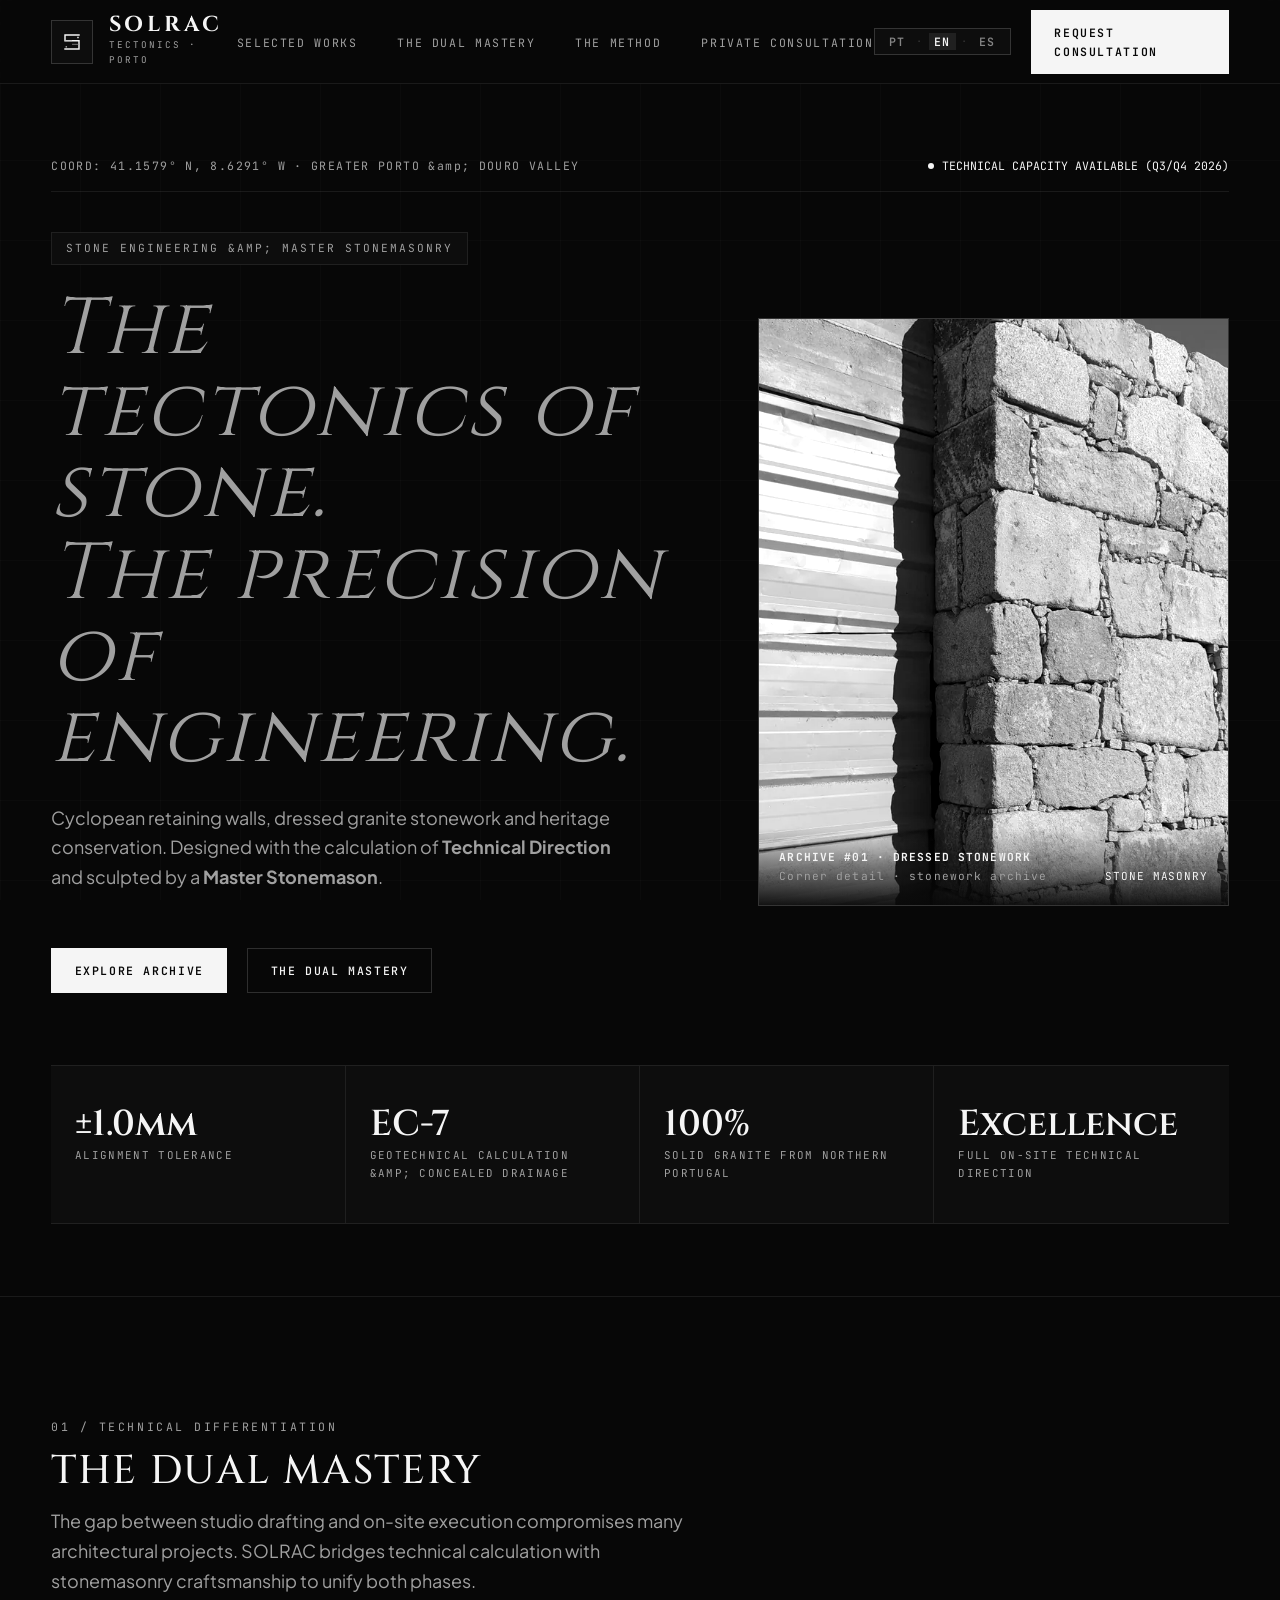
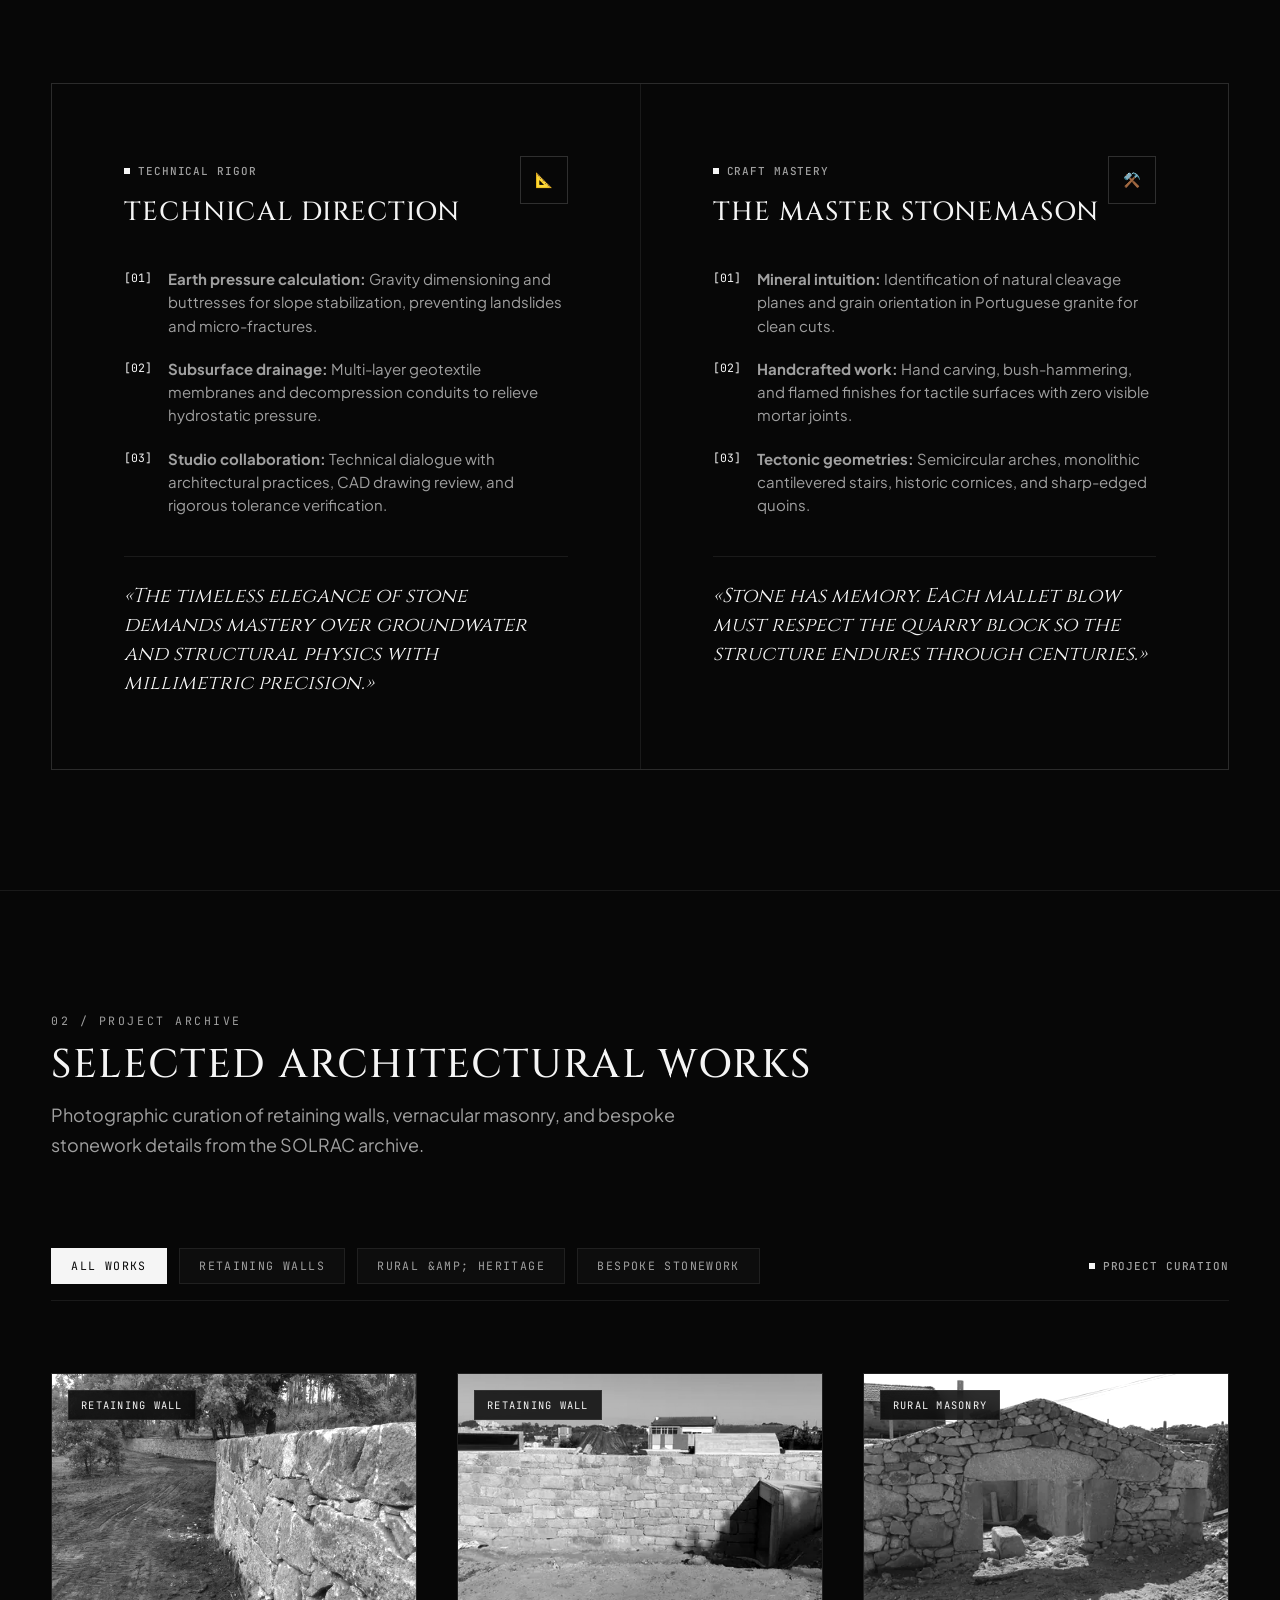
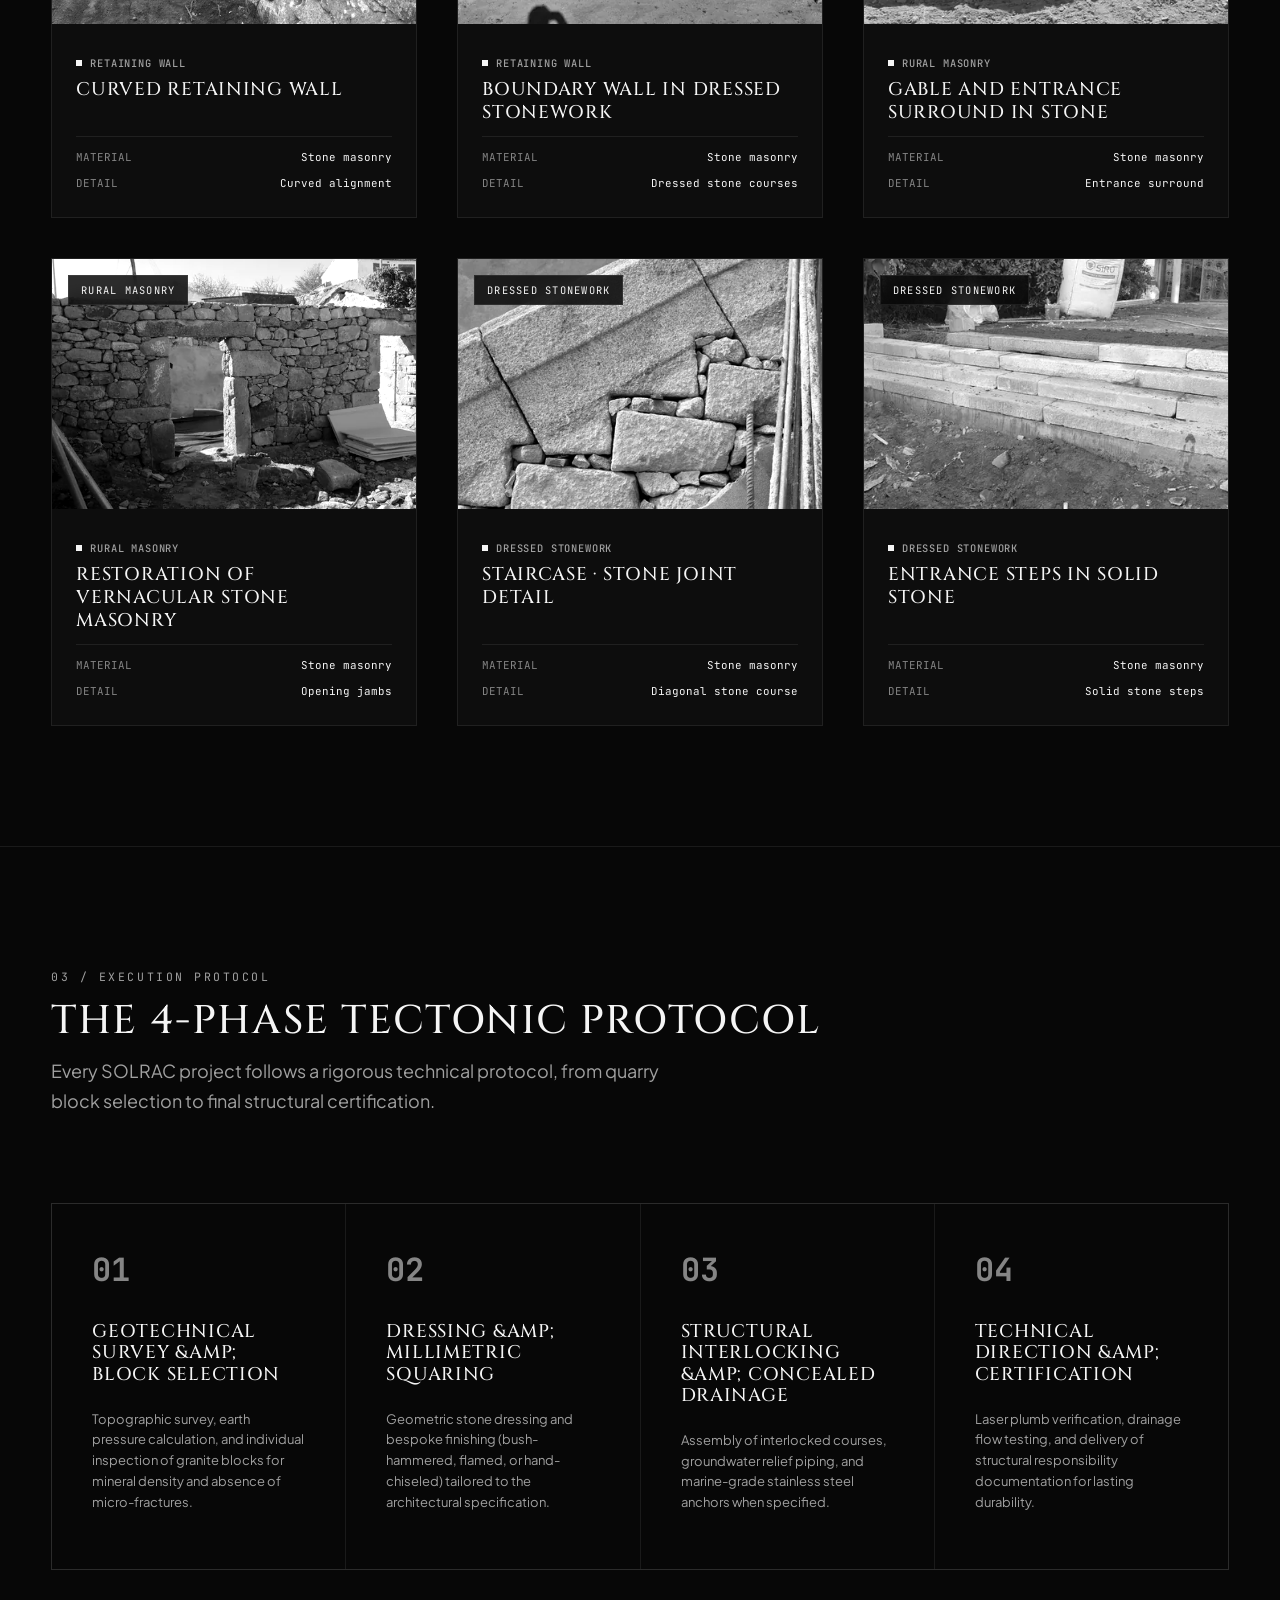
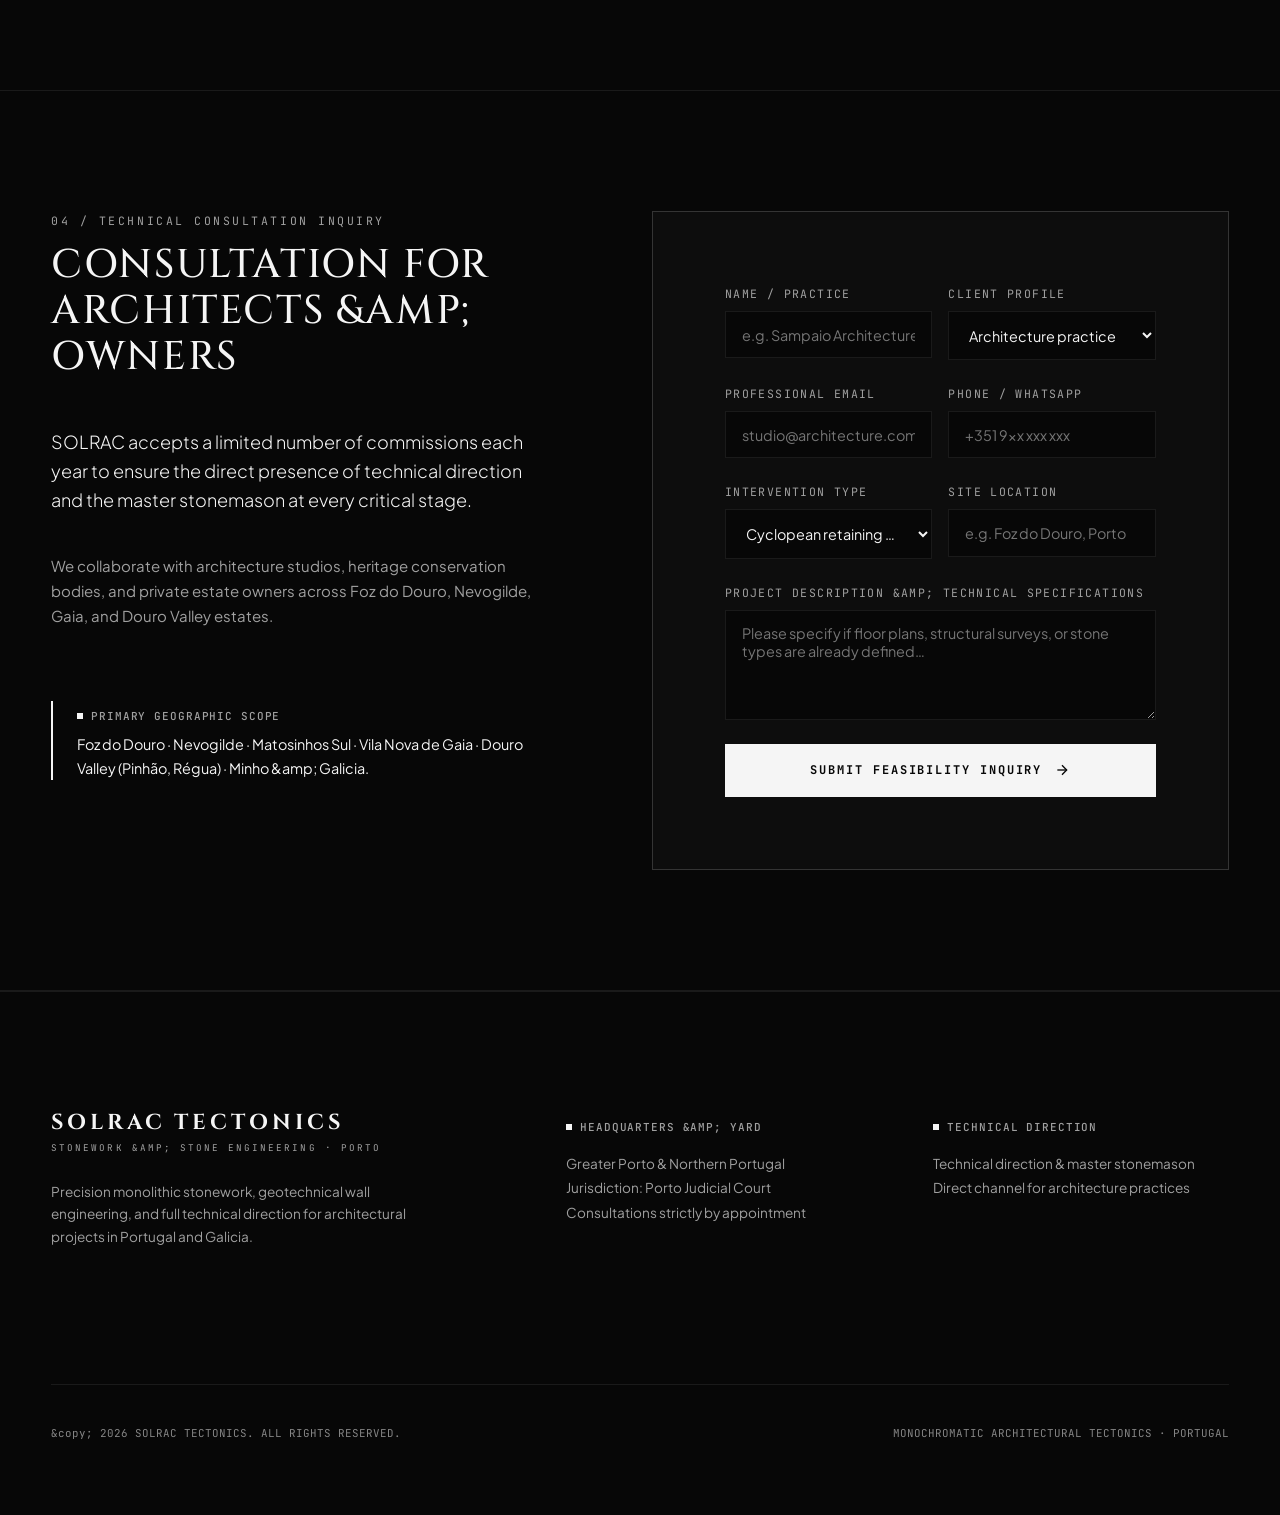
==== commit cf1d80f0: "SOL-06: Motor trilingüe nativo instantáneo PT/EN/ES (Zero-Dep & CLS=0)" ====
--- a/index.html
+++ b/index.html
@@ -3,7 +3,7 @@
 <head>
   <meta charset="UTF-8">
   <meta name="viewport" content="width=device-width, initial-scale=1.0">
-  <title>SOLRAC TECTONICS · Cantaria &amp; Engenharia de Pedra | Porto</title>
+  <title data-i18n="meta.title">SOLRAC TECTONICS · Cantaria &amp; Engenharia de Pedra | Porto</title>
   <meta name="description" content="Cantaria estrutural, muros de contenção ciclópicos e restauro de património no Grande Porto e Vale do Douro. Rigor técnico e mestria na pedra.">
   <meta name="keywords" content="cantaria Porto, muros de pedra estruturais, direção técnica Porto, muros de contenção Douro, restauro de património Portugal, arquitetura tectónica, mestre canteiro">
   <meta name="author" content="SOLRAC TECTONICS">
@@ -67,19 +67,28 @@
           </div>
           <div class="brand-text-block">
             <span class="brand-name">SOLRAC</span>
-            <span class="brand-subtitle">TECTONICS · PORTO</span>
+            <span class="brand-subtitle" data-i18n="brand.subtitle">TECTONICS · PORTO</span>
           </div>
         </a>
 
         <nav class="nav" id="main-nav">
+          <div class="mobile-nav-header">
+            <div class="lang-switcher" id="lang-switcher-mobile" role="group" aria-label="Seleção de idioma" data-i18n-aria-label="i18n.switcher_aria">
+              <button type="button" class="lang-btn active" data-lang="pt" aria-pressed="true">PT</button>
+              <span class="lang-sep" aria-hidden="true">·</span>
+              <button type="button" class="lang-btn" data-lang="en" aria-pressed="false">EN</button>
+              <span class="lang-sep" aria-hidden="true">·</span>
+              <button type="button" class="lang-btn" data-lang="es" aria-pressed="false">ES</button>
+            </div>
+          </div>
           <ul class="nav-links">
-            <li><a href="#works" class="nav-link">Obras selecionadas</a></li>
-            <li><a href="#dual-mastery" class="nav-link">A dupla mestria</a></li>
-            <li><a href="#method" class="nav-link">O método</a></li>
-            <li><a href="#inquiry" class="nav-link">Consulta privada</a></li>
+            <li><a href="#works" class="nav-link" data-i18n="nav.works">Obras selecionadas</a></li>
+            <li><a href="#dual-mastery" class="nav-link" data-i18n="nav.mastery">A dupla mestria</a></li>
+            <li><a href="#method" class="nav-link" data-i18n="nav.method">O método</a></li>
+            <li><a href="#inquiry" class="nav-link" data-i18n="nav.inquiry">Consulta privada</a></li>
           </ul>
           <div class="mobile-nav-cta">
-            <a href="#inquiry" class="btn-concierge" data-concierge-open style="width: 100%; justify-content: center;">
+            <a href="#inquiry" class="btn-concierge" data-concierge-open style="width: 100%; justify-content: center;" data-i18n="nav.mobile_cta">
               Consulta técnica privada
             </a>
             <a href="mailto:director@solrac-tectonics.com" class="font-mono text-muted" style="font-size: 0.72rem; text-align: center; text-decoration: none;">
@@ -89,10 +98,17 @@
         </nav>
 
         <div class="header-cta">
-          <a href="#inquiry" class="btn-concierge" id="header-concierge-btn" data-concierge-open>Pedir consulta</a>
-        </div>
-
-        <button class="mobile-toggle" id="mobile-toggle" aria-label="Abrir ou fechar o menu de navegação" aria-expanded="false" aria-controls="main-nav">
+          <div class="lang-switcher" id="lang-switcher-desktop" role="group" aria-label="Seleção de idioma" data-i18n-aria-label="i18n.switcher_aria">
+            <button type="button" class="lang-btn active" data-lang="pt" aria-pressed="true">PT</button>
+            <span class="lang-sep" aria-hidden="true">·</span>
+            <button type="button" class="lang-btn" data-lang="en" aria-pressed="false">EN</button>
+            <span class="lang-sep" aria-hidden="true">·</span>
+            <button type="button" class="lang-btn" data-lang="es" aria-pressed="false">ES</button>
+          </div>
+          <a href="#inquiry" class="btn-concierge" id="header-concierge-btn" data-concierge-open data-i18n="nav.header_cta">Pedir consulta</a>
+        </div>
+
+        <button class="mobile-toggle" id="mobile-toggle" aria-label="Abrir ou fechar o menu de navegação" data-i18n-aria-label="nav.mobile_toggle" aria-expanded="false" aria-controls="main-nav">
           <span></span>
           <span></span>
         </button>
@@ -106,31 +122,31 @@
       <div class="container">
         
         <div class="hero-meta-bar">
-          <span class="hero-coords">COORD: 41.1579° N, 8.6291° W · GRANDE PORTO &amp; VALE DO DOURO</span>
+          <span class="hero-coords" data-i18n="hero.coords">COORD: 41.1579° N, 8.6291° W · GRANDE PORTO &amp; VALE DO DOURO</span>
           <div class="hero-status">
             <span class="status-dot"></span>
-            <span>CAPACIDADE TÉCNICA DISPONÍVEL (3.º/4.º TRIMESTRE 2026)</span>
+            <span data-i18n="hero.status">CAPACIDADE TÉCNICA DISPONÍVEL (3.º/4.º TRIMESTRE 2026)</span>
           </div>
         </div>
 
         <div class="hero-main-grid">
           <div class="hero-content">
             <div class="hero-badge">
-              <span>Engenharia de Pedra &amp; Cantaria de Autor</span>
+              <span data-i18n="hero.badge">Engenharia de Pedra &amp; Cantaria de Autor</span>
             </div>
             
             <h1 class="hero-title">
-              A tectónica da pedra.
-              <span>O rigor da engenharia.</span>
+              <span data-i18n="hero.title_part1">A tectónica da pedra.</span>
+              <span data-i18n="hero.title_part2">O rigor da engenharia.</span>
             </h1>
 
-            <p class="hero-description">
+            <p class="hero-description" data-i18n="hero.description">
               Muros de contenção ciclópicos, cantaria de granito de corte preciso e conservação de património. Concebidos com o cálculo da <strong>Direção Técnica</strong> e esculpidos por um <strong>Mestre Canteiro</strong>.
             </p>
 
             <div class="hero-actions">
-              <a href="#works" class="btn-concierge">Explorar arquivo</a>
-              <a href="#dual-mastery" class="btn-outline">A dupla mestria</a>
+              <a href="#works" class="btn-concierge" data-i18n="hero.explore">Explorar arquivo</a>
+              <a href="#dual-mastery" class="btn-outline" data-i18n="hero.mastery">A dupla mestria</a>
             </div>
           </div>
 
@@ -139,13 +155,14 @@
                  srcset="assets/images/hero/cantaria-esquina-640.webp 640w, assets/images/hero/cantaria-esquina-1280.webp 1280w, assets/images/hero/cantaria-esquina-1920.webp 1920w"
                  sizes="(max-width: 1024px) 92vw, (max-width: 1440px) 44vw, 632px"
                  width="1280" height="1600" fetchpriority="high"
-                 alt="Esquina de um muro de cantaria aparelhada com fiadas de pedra interligadas">
+                 alt="Esquina de um muro de cantaria aparelhada com fiadas de pedra interligadas"
+                 data-i18n-alt="hero.image_alt">
             <div class="hero-frame-tag">
               <div>
-                <strong style="color: var(--text-primary);">ARQUIVO #01 · CANTARIA APARELHADA</strong>
-                <div style="color: var(--text-secondary);">Pormenor de esquina · arquivo de cantaria</div>
-              </div>
-              <span class="font-mono">ALVENARIA DE PEDRA</span>
+                <strong style="color: var(--text-primary);" data-i18n="hero.frame_title">ARQUIVO #01 · CANTARIA APARELHADA</strong>
+                <div style="color: var(--text-secondary);" data-i18n="hero.frame_subtitle">Pormenor de esquina · arquivo de cantaria</div>
+              </div>
+              <span class="font-mono" data-i18n="hero.frame_type">ALVENARIA DE PEDRA</span>
             </div>
           </div>
         </div>
@@ -153,20 +170,20 @@
         <!-- Key Metrics Row -->
         <div class="hero-stats-row">
           <div class="stat-item">
-            <span class="stat-value">±1.0mm</span>
-            <span class="stat-label">Tolerância de alinhamento</span>
+            <span class="stat-value" data-i18n="hero.stat1_val">±1.0mm</span>
+            <span class="stat-label" data-i18n="hero.stat1_label">Tolerância de alinhamento</span>
           </div>
           <div class="stat-item">
-            <span class="stat-value">EC-7</span>
-            <span class="stat-label">Cálculo geotécnico &amp; drenagem oculta</span>
+            <span class="stat-value" data-i18n="hero.stat2_val">EC-7</span>
+            <span class="stat-label" data-i18n="hero.stat2_label">Cálculo geotécnico &amp; drenagem oculta</span>
           </div>
           <div class="stat-item">
-            <span class="stat-value">100%</span>
-            <span class="stat-label">Granito maciço do Norte de Portugal</span>
+            <span class="stat-value" data-i18n="hero.stat3_val">100%</span>
+            <span class="stat-label" data-i18n="hero.stat3_label">Granito maciço do Norte de Portugal</span>
           </div>
           <div class="stat-item">
-            <span class="stat-value">Excelência</span>
-            <span class="stat-label">Direção técnica integral em obra</span>
+            <span class="stat-value" data-i18n="hero.stat4_val">Excelência</span>
+            <span class="stat-label" data-i18n="hero.stat4_label">Direção técnica integral em obra</span>
           </div>
         </div>
 
@@ -180,9 +197,9 @@
       <div class="container">
         
         <div class="section-header">
-          <span class="section-num">01 / DIFERENCIAÇÃO TÉCNICA</span>
-          <h2 class="section-title">A dupla mestria</h2>
-          <p class="section-subtitle">
+          <span class="section-num" data-i18n="mastery.section">01 / DIFERENCIAÇÃO TÉCNICA</span>
+          <h2 class="section-title" data-i18n="mastery.title">A dupla mestria</h2>
+          <p class="section-subtitle" data-i18n="mastery.subtitle">
             A distância entre o desenho em gabinete e a execução em obra afeta muitos projetos de arquitetura. A SOLRAC une o cálculo técnico à mestria da cantaria para aproximar estas duas etapas.
           </p>
         </div>
@@ -192,8 +209,8 @@
           <div class="duality-card">
             <div class="duality-header">
               <div>
-                <span class="tech-label">RIGOR TÉCNICO</span>
-                <h3 class="duality-title">A direção técnica</h3>
+                <span class="tech-label" data-i18n="mastery.card1_label">RIGOR TÉCNICO</span>
+                <h3 class="duality-title" data-i18n="mastery.card1_title">A direção técnica</h3>
               </div>
               <div class="duality-icon">📐</div>
             </div>
@@ -201,19 +218,19 @@
             <ul class="duality-features">
               <li>
                 <span class="marker">[01]</span>
-                <div><strong>Cálculo de impulsos de terras:</strong> Dimensionamento por gravidade e contrafortes para contenção de encostas, prevenindo deslizamentos e microfissuras.</div>
+                <div data-i18n="mastery.card1_feat1"><strong>Cálculo de impulsos de terras:</strong> Dimensionamento por gravidade e contrafortes para contenção de encostas, prevenindo deslizamentos e microfissuras.</div>
               </li>
               <li>
                 <span class="marker">[02]</span>
-                <div><strong>Drenagem subterrânea:</strong> Membranas geotêxteis multicamada e condutas de descompressão para alívio da pressão hidrostática.</div>
+                <div data-i18n="mastery.card1_feat2"><strong>Drenagem subterrânea:</strong> Membranas geotêxteis multicamada e condutas de descompressão para alívio da pressão hidrostática.</div>
               </li>
               <li>
                 <span class="marker">[03]</span>
-                <div><strong>Colaboração com gabinetes:</strong> Diálogo com gabinetes de arquitetura, leitura de desenhos CAD e verificação rigorosa de tolerâncias.</div>
+                <div data-i18n="mastery.card1_feat3"><strong>Colaboração com gabinetes:</strong> Diálogo com gabinetes de arquitetura, leitura de desenhos CAD e verificação rigorosa de tolerâncias.</div>
               </li>
             </ul>
 
-            <div class="duality-quote">
+            <div class="duality-quote" data-i18n="mastery.card1_quote">
               «A elegância intemporal da pedra exige domínio da água subterrânea e da física estrutural com precisão milimétrica.»
             </div>
           </div>
@@ -222,8 +239,8 @@
           <div class="duality-card">
             <div class="duality-header">
               <div>
-                <span class="tech-label">SABER DE OFÍCIO</span>
-                <h3 class="duality-title">O mestre canteiro</h3>
+                <span class="tech-label" data-i18n="mastery.card2_label">SABER DE OFÍCIO</span>
+                <h3 class="duality-title" data-i18n="mastery.card2_title">O mestre canteiro</h3>
               </div>
               <div class="duality-icon">⚒️</div>
             </div>
@@ -231,19 +248,19 @@
             <ul class="duality-features">
               <li>
                 <span class="marker">[01]</span>
-                <div><strong>Intuição mineral:</strong> Identificação dos planos naturais de clivagem e da orientação do grão do granito português para cortes limpos.</div>
+                <div data-i18n="mastery.card2_feat1"><strong>Intuição mineral:</strong> Identificação dos planos naturais de clivagem e da orientação do grão do granito português para cortes limpos.</div>
               </li>
               <li>
                 <span class="marker">[02]</span>
-                <div><strong>Trabalho artesanal:</strong> Trabalho à mão, bujardagem e acabamento flamejado para superfícies tácteis sem juntas de argamassa visíveis.</div>
+                <div data-i18n="mastery.card2_feat2"><strong>Trabalho artesanal:</strong> Trabalho à mão, bujardagem e acabamento flamejado para superfícies tácteis sem juntas de argamassa visíveis.</div>
               </li>
               <li>
                 <span class="marker">[03]</span>
-                <div><strong>Geometrias tectónicas:</strong> Arcos de volta perfeita, escadas monolíticas em consola, cornijas históricas e cunhais de arestas precisas.</div>
+                <div data-i18n="mastery.card2_feat3"><strong>Geometrias tectónicas:</strong> Arcos de volta perfeita, escadas monolíticas em consola, cornijas históricas e cunhais de arestas precisas.</div>
               </li>
             </ul>
 
-            <div class="duality-quote">
+            <div class="duality-quote" data-i18n="mastery.card2_quote">
               «A pedra tem memória. Cada golpe de maço deve respeitar o bloco da pedreira para que a estrutura atravesse os séculos.»
             </div>
           </div>
@@ -259,21 +276,21 @@
       <div class="container">
         
         <div class="section-header">
-          <span class="section-num">02 / ARQUIVO DE OBRAS</span>
-          <h2 class="section-title">Obras de arquitetura selecionadas</h2>
-          <p class="section-subtitle">
+          <span class="section-num" data-i18n="works.section">02 / ARQUIVO DE OBRAS</span>
+          <h2 class="section-title" data-i18n="works.title">Obras de arquitetura selecionadas</h2>
+          <p class="section-subtitle" data-i18n="works.subtitle">
             Seleção fotográfica de muros de contenção, alvenaria rural e pormenores de cantaria do arquivo SOLRAC.
           </p>
         </div>
 
         <div class="portfolio-controls">
           <div class="filter-tabs">
-            <button class="filter-btn active" data-filter="all">Todas as obras</button>
-            <button class="filter-btn" data-filter="muros">Muros de contenção</button>
-            <button class="filter-btn" data-filter="quintas">Rural &amp; património</button>
-            <button class="filter-btn" data-filter="cantaria">Cantaria de autor</button>
-          </div>
-          <span class="tech-label">SELEÇÃO DE OBRAS</span>
+            <button class="filter-btn active" data-filter="all" data-i18n="works.filter_all">Todas as obras</button>
+            <button class="filter-btn" data-filter="muros" data-i18n="works.filter_muros">Muros de contenção</button>
+            <button class="filter-btn" data-filter="quintas" data-i18n="works.filter_quintas">Rural &amp; património</button>
+            <button class="filter-btn" data-filter="cantaria" data-i18n="works.filter_cantaria">Cantaria de autor</button>
+          </div>
+          <span class="tech-label" data-i18n="works.filter_label">SELEÇÃO DE OBRAS</span>
         </div>
 
         <!-- Dynamic Projects Grid -->
@@ -291,9 +308,9 @@
       <div class="container">
         
         <div class="section-header">
-          <span class="section-num">03 / PROTOCOLO DE EXECUÇÃO</span>
-          <h2 class="section-title">O protocolo tectónico em 4 fases</h2>
-          <p class="section-subtitle">
+          <span class="section-num" data-i18n="method.section">03 / PROTOCOLO DE EXECUÇÃO</span>
+          <h2 class="section-title" data-i18n="method.title">O protocolo tectónico em 4 fases</h2>
+          <p class="section-subtitle" data-i18n="method.subtitle">
             Cada obra SOLRAC segue um protocolo técnico rigoroso, desde a seleção dos blocos na pedreira até à certificação estrutural final.
           </p>
         </div>
@@ -301,32 +318,32 @@
         <div class="method-timeline">
           <div class="method-step">
             <span class="step-num">01</span>
-            <h3 class="step-title">Estudo geotécnico &amp; seleção de blocos</h3>
-            <p class="step-desc">
+            <h3 class="step-title" data-i18n="method.step1_title">Estudo geotécnico &amp; seleção de blocos</h3>
+            <p class="step-desc" data-i18n="method.step1_desc">
               Levantamento topográfico, cálculo de impulsos de terras e inspeção individual dos blocos de granito quanto à densidade mineral e ausência de microfissuras.
             </p>
           </div>
 
           <div class="method-step">
             <span class="step-num">02</span>
-            <h3 class="step-title">Aparelhamento &amp; esquadria milimétrica</h3>
-            <p class="step-desc">
+            <h3 class="step-title" data-i18n="method.step2_title">Aparelhamento &amp; esquadria milimétrica</h3>
+            <p class="step-desc" data-i18n="method.step2_desc">
               Aparelhamento geométrico e acabamento à medida (bujardado, flamejado ou picado à mão) de acordo com o projeto de arquitetura.
             </p>
           </div>
 
           <div class="method-step">
             <span class="step-num">03</span>
-            <h3 class="step-title">Travamento estrutural &amp; drenagem oculta</h3>
-            <p class="step-desc">
+            <h3 class="step-title" data-i18n="method.step3_title">Travamento estrutural &amp; drenagem oculta</h3>
+            <p class="step-desc" data-i18n="method.step3_desc">
               Montagem de fiadas travadas, tubagem de alívio de águas subterrâneas e ancoragens em aço inoxidável de grau marítimo quando especificadas.
             </p>
           </div>
 
           <div class="method-step">
             <span class="step-num">04</span>
-            <h3 class="step-title">Direção técnica &amp; certificação</h3>
-            <p class="step-desc">
+            <h3 class="step-title" data-i18n="method.step4_title">Direção técnica &amp; certificação</h3>
+            <p class="step-desc" data-i18n="method.step4_desc">
               Verificação do prumo por laser, ensaios de escoamento da drenagem e entrega da documentação de responsabilidade técnica para a durabilidade da obra.
             </p>
           </div>
@@ -456,7 +473,7 @@
                 </div>
               </div>
               <div class="feedback-actions">
-                <button type="button" class="btn-outline" id="inpage-feedback-reset" data-i18n="feedback.reset">Enviar outro pedido</button>
+                <button type="button" class="btn-concierge" id="inpage-feedback-reset" data-i18n="feedback.reset">Enviar outro pedido</button>
                 <a href="mailto:director@solrac-tectonics.com" class="btn-outline" id="inpage-mailto-fallback" data-i18n="feedback.email">Enviar por email</a>
                 <a href="https://wa.me/351912345678" target="_blank" rel="noopener noreferrer" class="btn-outline" id="inpage-whatsapp-fallback" data-i18n="feedback.whatsapp">Enviar por WhatsApp</a>
               </div>
@@ -477,15 +494,15 @@
         <div class="footer-top">
           <div>
             <div class="brand-name" style="margin-bottom: 0.5rem;">SOLRAC TECTONICS</div>
-            <div class="brand-subtitle" style="margin-bottom: 1.5rem;">CANTARIA &amp; ENGENHARIA DE PEDRA · PORTO</div>
-            <p style="font-size: 0.85rem; max-width: 380px;">
+            <div class="brand-subtitle" style="margin-bottom: 1.5rem;" data-i18n="footer.brand_subtitle">CANTARIA &amp; ENGENHARIA DE PEDRA · PORTO</div>
+            <p style="font-size: 0.85rem; max-width: 380px;" data-i18n="footer.desc">
               Cantaria monolítica de precisão, engenharia geotécnica de muros e direção técnica para projetos de arquitetura em Portugal e na Galiza.
             </p>
           </div>
 
           <div>
-            <div class="tech-label" style="margin-bottom: 1rem;">SEDE &amp; ESTALEIRO</div>
-            <p style="font-size: 0.85rem; line-height: 1.8;">
+            <div class="tech-label" style="margin-bottom: 1rem;" data-i18n="footer.hq_label">SEDE &amp; ESTALEIRO</div>
+            <p style="font-size: 0.85rem; line-height: 1.8;" data-i18n="footer.hq_desc">
               Grande Porto &amp; Norte de Portugal<br>
               Jurisdição: Tribunal Judicial do Porto<br>
               Consultas exclusivamente por marcação
@@ -493,8 +510,8 @@
           </div>
 
           <div>
-            <div class="tech-label" style="margin-bottom: 1rem;">DIREÇÃO TÉCNICA</div>
-            <p style="font-size: 0.85rem; line-height: 1.8;">
+            <div class="tech-label" style="margin-bottom: 1rem;" data-i18n="footer.dir_label">DIREÇÃO TÉCNICA</div>
+            <p style="font-size: 0.85rem; line-height: 1.8;" data-i18n="footer.dir_desc">
               Direção técnica &amp; mestre canteiro<br>
               Canal direto para gabinetes de arquitetura<br>
               <a href="mailto:director@solrac-tectonics.com" class="footer-contact-link">director@solrac-tectonics.com</a>
@@ -503,8 +520,8 @@
         </div>
 
         <div class="footer-bottom">
-          <span>&copy; 2026 SOLRAC TECTONICS. TODOS OS DIREITOS RESERVADOS.</span>
-          <span>TECTÓNICA ARQUITETÓNICA MONOCROMÁTICA · PORTUGAL</span>
+          <span data-i18n="footer.copyright">&copy; 2026 SOLRAC TECTONICS. TODOS OS DIREITOS RESERVADOS.</span>
+          <span data-i18n="footer.tagline">TECTÓNICA ARQUITETÓNICA MONOCROMÁTICA · PORTUGAL</span>
         </div>
 
       </div>
@@ -522,10 +539,10 @@
       </div>
       <div class="lightbox-sidebar">
         <div>
-          <button class="lightbox-close-btn" id="lightbox-close" aria-label="Fechar">✕ FECHAR [ESC]</button>
+          <button class="lightbox-close-btn" id="lightbox-close" aria-label="Fechar" data-i18n-aria-label="lightbox.close_label" data-i18n="lightbox.close">✕ FECHAR [ESC]</button>
           
           <div class="lightbox-details">
-            <span class="tech-label" id="lightbox-category">CATEGORIA</span>
+            <span class="tech-label" id="lightbox-category" data-i18n="lightbox.category_default">CATEGORIA</span>
             <h2 id="lightbox-title" style="font-size: 1.6rem; margin-top: 0.5rem; line-height: 1.2;">Título da obra</h2>
             
             <p id="lightbox-desc" style="font-size: 0.88rem; line-height: 1.6; margin-top: 1rem; color: var(--text-primary);"></p>
@@ -537,7 +554,7 @@
         </div>
 
         <div>
-          <button type="button" id="lightbox-inquire-btn" class="btn-concierge" style="width: 100%; justify-content: center;">
+          <button type="button" id="lightbox-inquire-btn" class="btn-concierge" style="width: 100%; justify-content: center;" data-i18n="lightbox.inquire">
             Consultar sobre uma obra semelhante
           </button>
         </div>
@@ -663,7 +680,7 @@
             </div>
           </div>
           <div class="feedback-actions">
-            <button type="button" class="btn-outline" id="modal-feedback-close" data-i18n="feedback.close">Fechar consulta</button>
+            <button type="button" class="btn-concierge" id="modal-feedback-close" data-i18n="feedback.close">Fechar consulta</button>
             <a href="mailto:director@solrac-tectonics.com" class="btn-outline" id="modal-mailto-fallback" data-i18n="feedback.email">Enviar por email</a>
             <a href="https://wa.me/351912345678" target="_blank" rel="noopener noreferrer" class="btn-outline" id="modal-whatsapp-fallback" data-i18n="feedback.whatsapp">Enviar por WhatsApp</a>
           </div>
@@ -676,7 +693,8 @@
     </div>
   </div>
 
-  <!-- Script -->
+  <!-- Scripts -->
+  <script src="js/i18n.js"></script>
   <script src="js/main.js"></script>
 </body>
 </html>
--- a/css/style.css
+++ b/css/style.css
@@ -283,6 +283,95 @@
 }
 
 /* -------------------------------------------------------------------------
+   Language Switcher & I18N Layout Stability (CLS=0 Architecture)
+   ------------------------------------------------------------------------- */
+.lang-switcher {
+  display: inline-flex;
+  align-items: center;
+  gap: 0.35rem;
+  padding: 0.3rem 0.6rem;
+  background: var(--bg-surface);
+  border: 1px solid var(--border-medium);
+  font-family: var(--font-mono);
+  font-size: 0.72rem;
+  letter-spacing: 0.12em;
+  user-select: none;
+  box-sizing: border-box;
+  flex-shrink: 0;
+}
+
+.lang-btn {
+  background: transparent;
+  border: none;
+  padding: 0.15rem 0.3rem;
+  color: var(--text-muted);
+  font-family: var(--font-mono);
+  font-size: 0.72rem;
+  font-weight: 600;
+  letter-spacing: 0.12em;
+  cursor: pointer;
+  transition: color var(--transition-fast), background-color var(--transition-fast);
+  line-height: 1;
+}
+
+.lang-btn:hover {
+  color: var(--text-primary);
+}
+
+.lang-btn.active {
+  color: var(--text-primary);
+  background: rgba(255, 255, 255, 0.08);
+}
+
+.lang-sep {
+  color: var(--border-medium);
+  font-size: 0.65rem;
+  line-height: 1;
+  pointer-events: none;
+}
+
+.mobile-nav-header {
+  display: none;
+}
+
+/* Zero Layout Shift (CLS=0) Reservations for Multi-Language Swapping */
+.nav-link {
+  white-space: nowrap;
+}
+
+.hero-title {
+  min-height: 2.2em;
+}
+
+.hero-badge {
+  white-space: nowrap;
+}
+
+.hero-actions .btn-concierge,
+.hero-actions .btn-outline {
+  min-width: 10.5rem;
+  justify-content: center;
+  white-space: nowrap;
+}
+
+.filter-btn {
+  white-space: nowrap;
+}
+
+.stat-item {
+  min-height: 4.8rem;
+}
+
+.method-step {
+  min-height: 12rem;
+}
+
+.btn-submit-luxury {
+  white-space: nowrap;
+  min-height: 3.2rem;
+}
+
+/* -------------------------------------------------------------------------
    Hero Section (Monolithic Architectural Impact)
    ------------------------------------------------------------------------- */
 .hero {
@@ -998,9 +1087,9 @@
 
 .feedback-actions > :first-child {
   grid-column: 1 / -1;
-  border-color: var(--border-strong);
-}
-
+}
+
+.feedback-actions > .btn-concierge,
 .feedback-actions > .btn-outline {
   min-height: 48px;
   min-width: 0;
@@ -1381,11 +1470,19 @@
   .nav {
     display: none;
   }
-  .header-cta {
+  .header-cta #header-concierge-btn {
     display: none;
   }
   .mobile-toggle {
     display: flex;
+  }
+  .mobile-nav-header {
+    display: flex;
+    justify-content: center;
+    width: 100%;
+    padding-bottom: 0.75rem;
+    margin-bottom: 0.25rem;
+    border-bottom: 1px solid var(--border-subtle);
   }
   .header.menu-open .nav {
     display: flex;
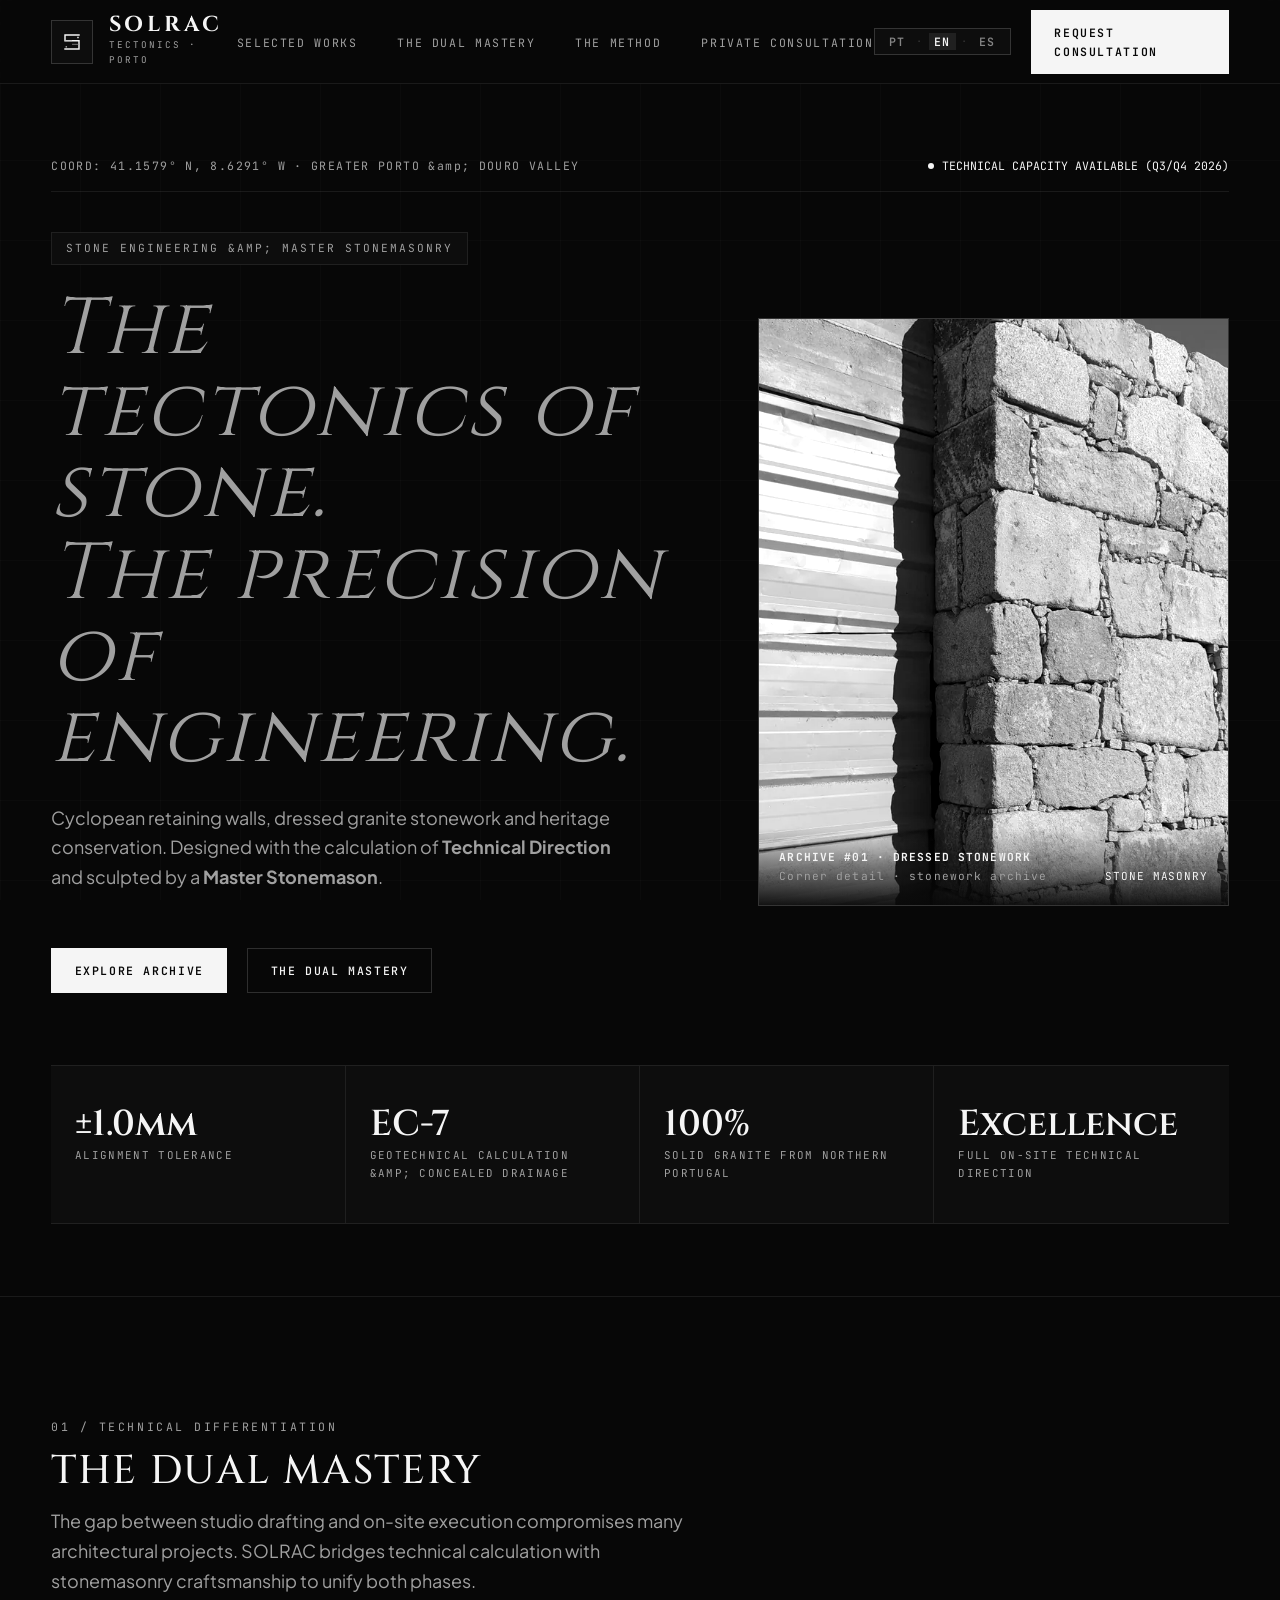
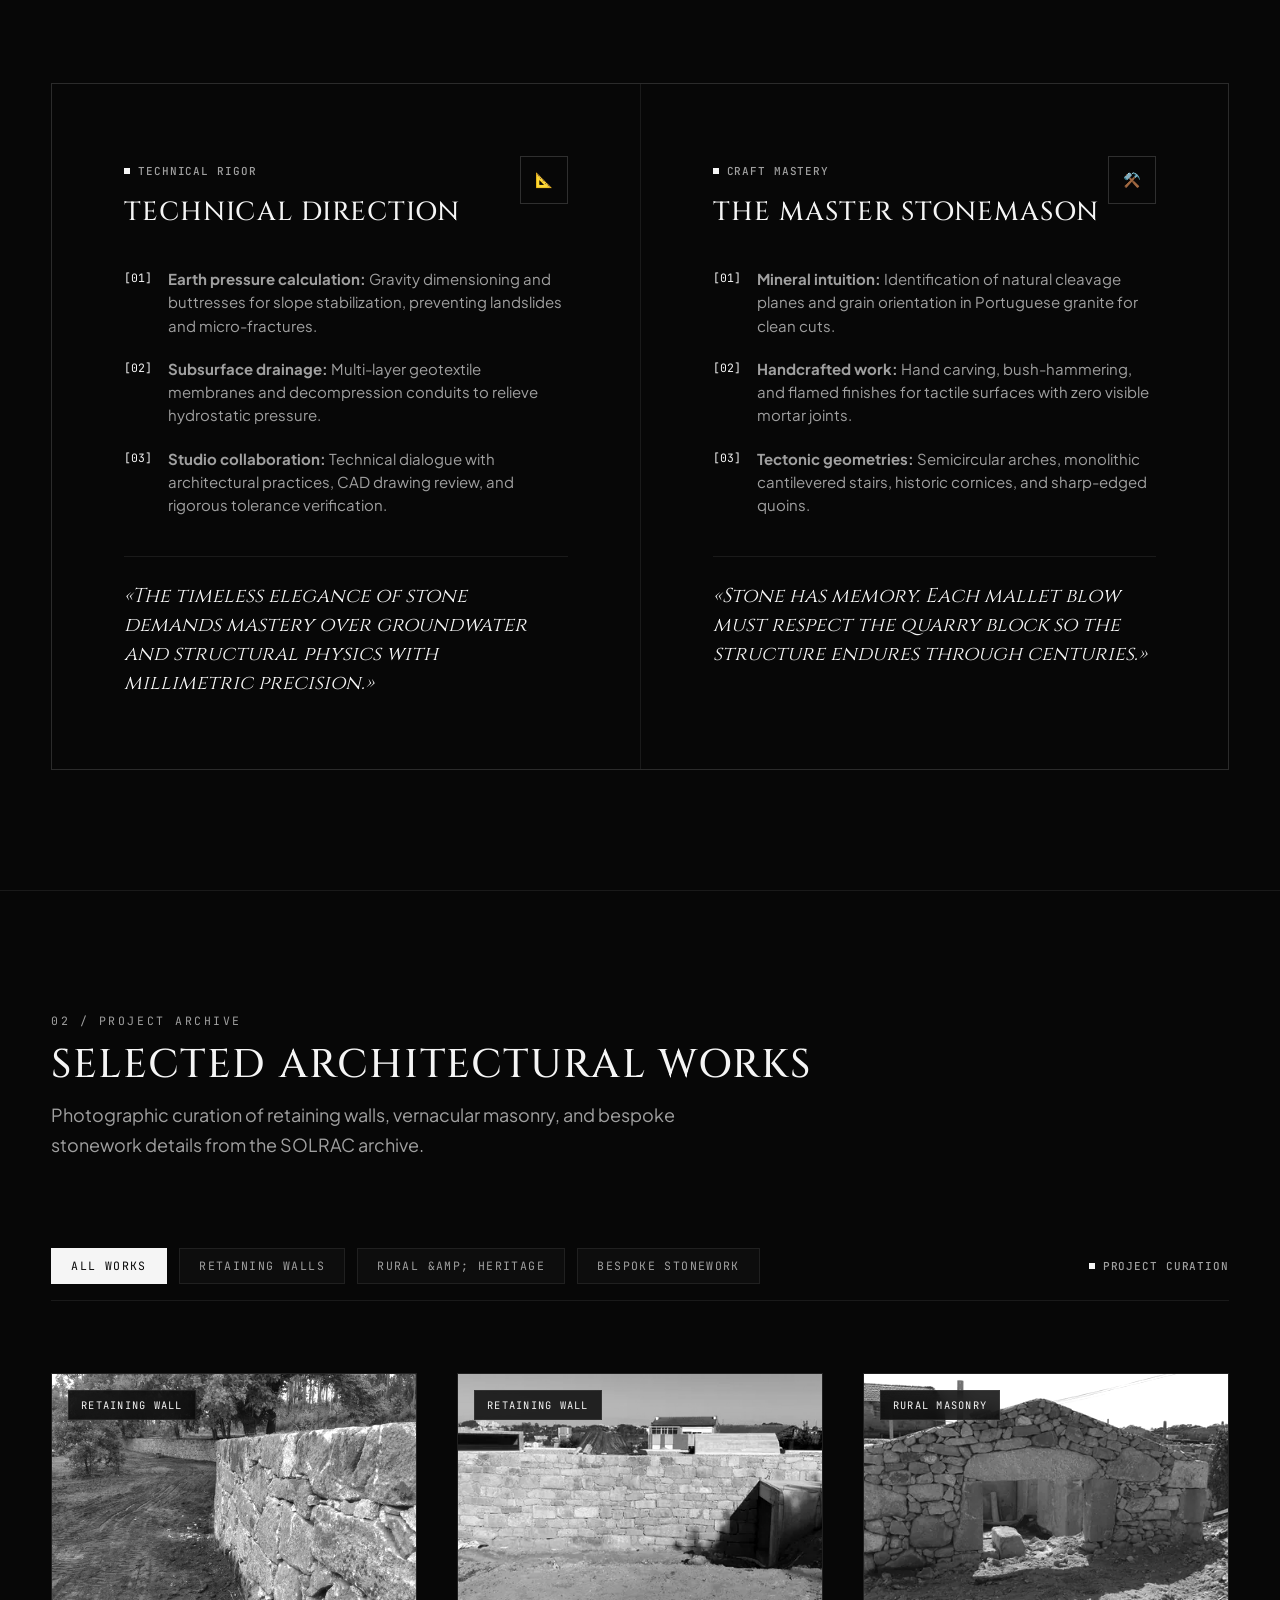
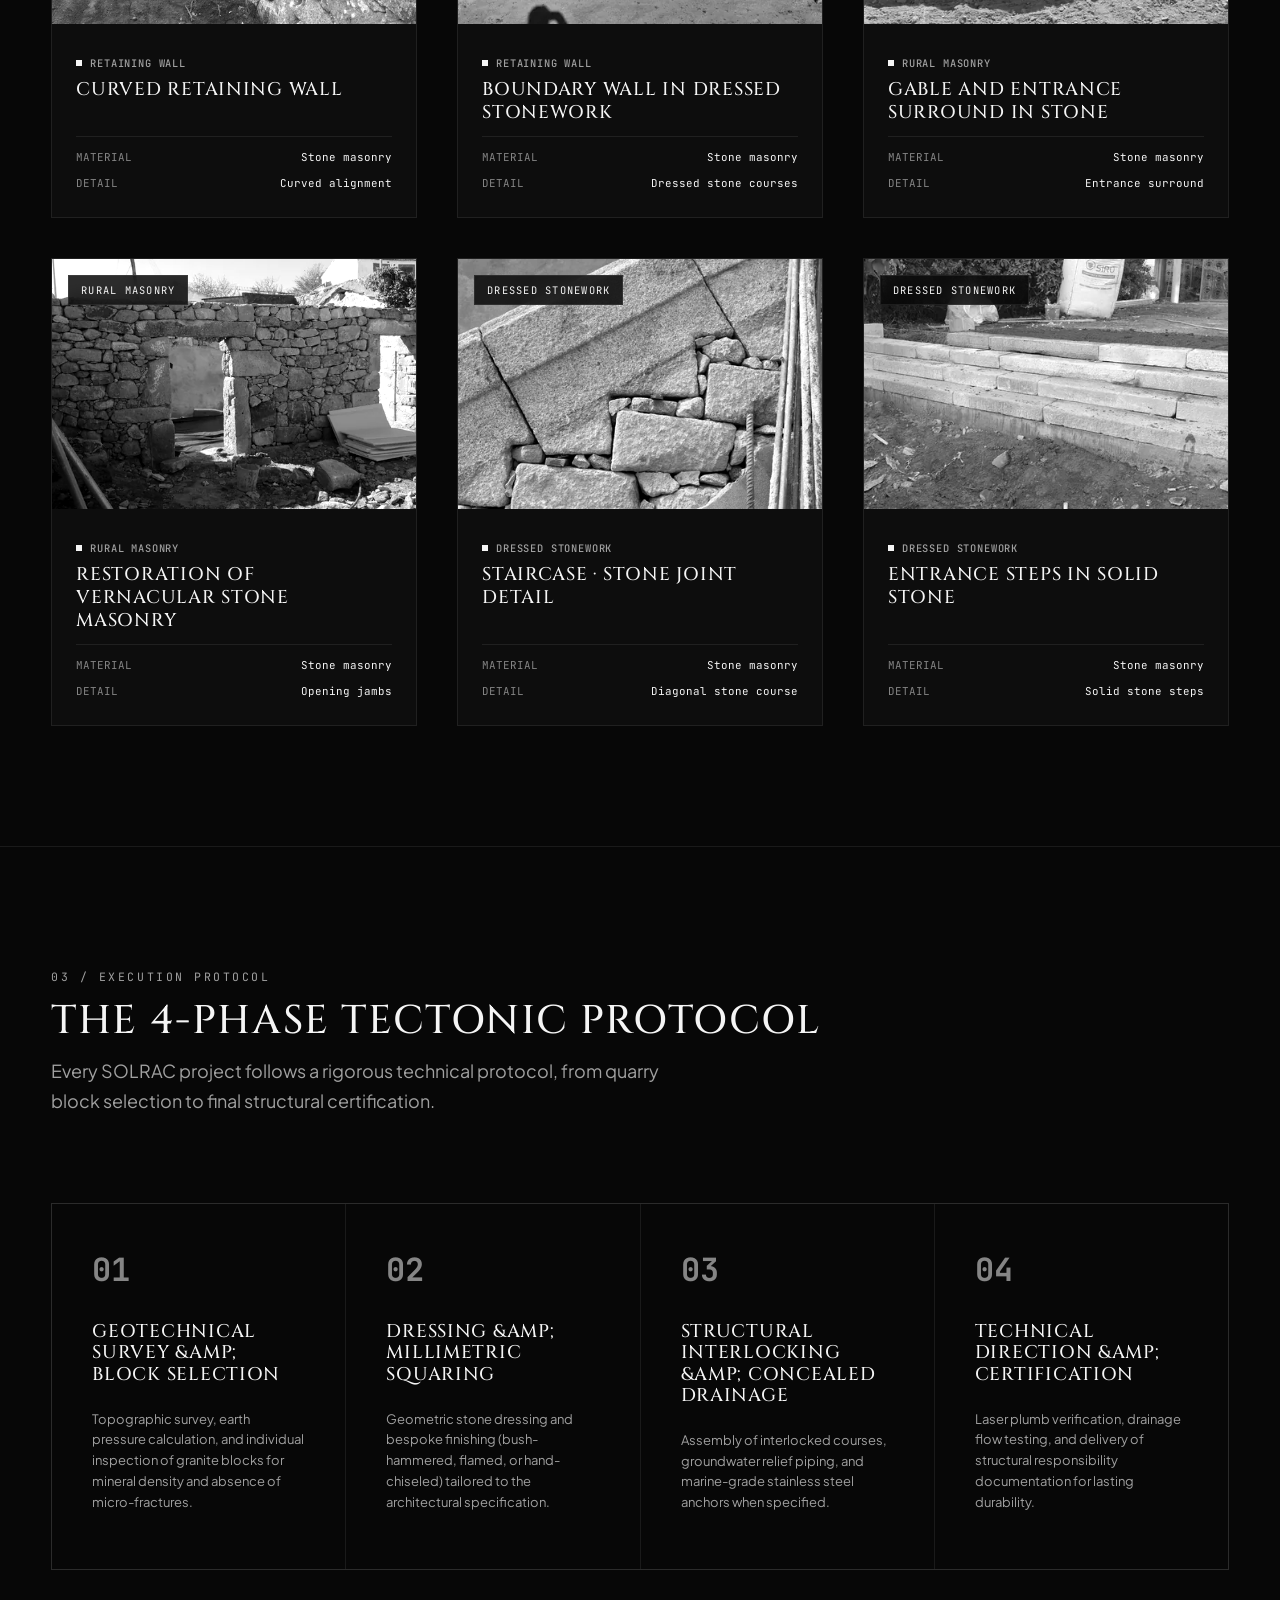
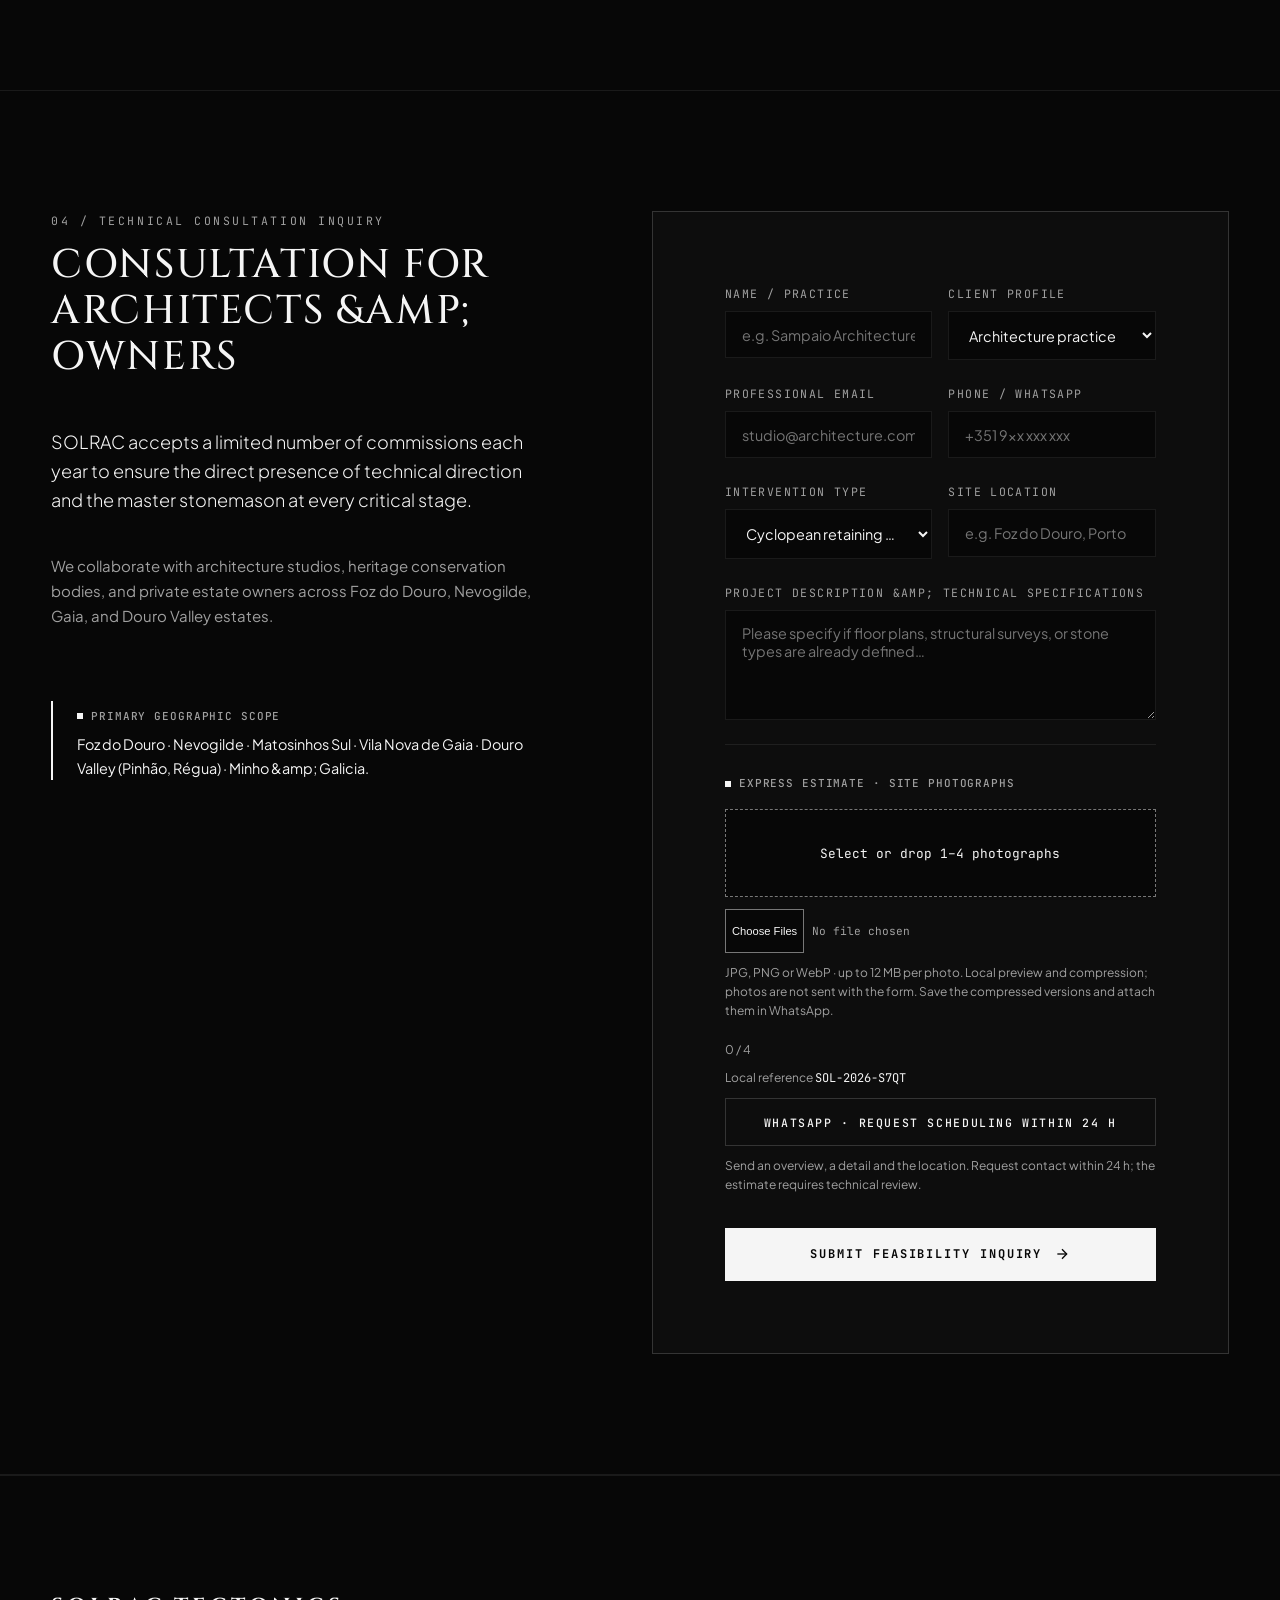
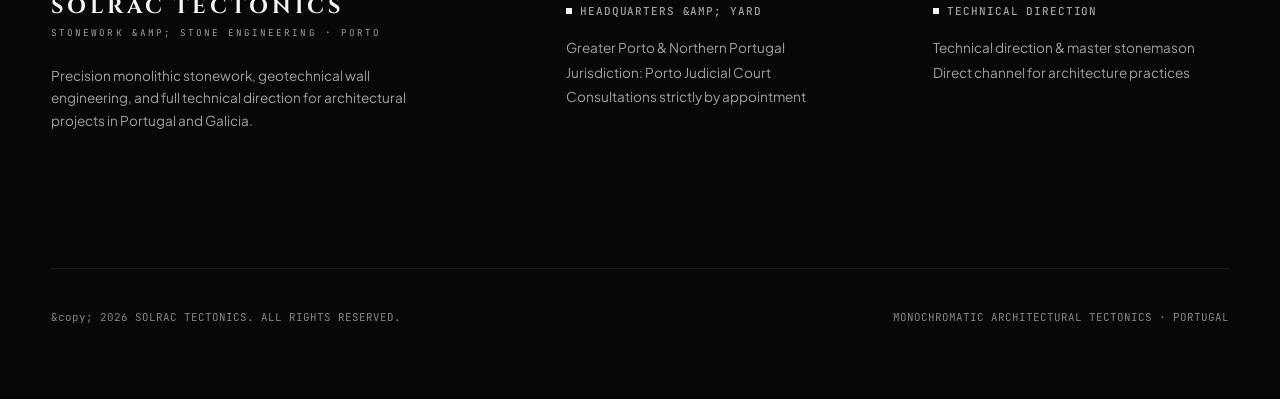
==== commit b10ed827: "SOL-07: galeria circular, detalhes vetoriais e fotos para orcamento express" ====
--- a/index.html
+++ b/index.html
@@ -439,7 +439,19 @@
                 <textarea id="project_notes" name="project_notes" class="form-textarea" placeholder="Indique se já existem plantas, levantamentos estruturais ou tipos de pedra definidos…" data-i18n-placeholder="inquiry.placeholder.project_notes"></textarea>
               </div>
 
-              <button type="submit" class="btn-submit-luxury">
+              <section class="photo-intake" data-photo-intake="inpage" aria-labelledby="inpage-photos-title">
+            <h3 class="tech-label" id="inpage-photos-title" data-i18n="inquiry.photos.title">Orçamento express · fotografias da obra</h3>
+            <label class="photo-dropzone" for="inpage-photos" data-i18n="inquiry.photos.choose">Selecionar ou arrastar 1–4 fotografias</label>
+            <input class="photo-input" type="file" id="inpage-photos" accept="image/jpeg,image/png,image/webp" multiple aria-describedby="inpage-photos-help">
+            <p id="inpage-photos-help" data-i18n="inquiry.photos.help">JPG, PNG ou WebP · até 12 MB por foto. Pré-visualização e compressão locais; as fotos não são enviadas com o formulário. Guarde as versões comprimidas e anexe-as no WhatsApp.</p>
+            <div class="photo-thumbnails"></div>
+            <p class="photo-status" role="status" aria-live="polite"></p>
+            <p class="express-reference"><span data-i18n="inquiry.photos.reference">Referência local</span> <output class="photo-dossier"></output></p>
+            <a class="btn-outline photo-whatsapp" href="https://wa.me/351912345678" target="_blank" rel="noopener noreferrer" data-i18n="inquiry.photos.whatsapp">WhatsApp · pedir agendamento em menos de 24 h</a>
+            <p data-i18n="inquiry.photos.timing">Envie uma vista geral, um pormenor e a localização. Solicite contacto em menos de 24 h; o orçamento depende da análise técnica.</p>
+          </section>
+
+          <button type="submit" class="btn-submit-luxury">
                 <span data-i18n="inquiry.submit">Enviar pedido de viabilidade</span>
                 <svg width="16" height="16" viewBox="0 0 24 24" fill="none" stroke="currentColor" stroke-width="2">
                   <line x1="5" y1="12" x2="19" y2="12"></line>
@@ -473,7 +485,7 @@
                 </div>
               </div>
               <div class="feedback-actions">
-                <button type="button" class="btn-concierge" id="inpage-feedback-reset" data-i18n="feedback.reset">Enviar outro pedido</button>
+                <button type="button" class="btn-outline" id="inpage-feedback-reset" data-i18n="feedback.reset">Enviar outro pedido</button>
                 <a href="mailto:director@solrac-tectonics.com" class="btn-outline" id="inpage-mailto-fallback" data-i18n="feedback.email">Enviar por email</a>
                 <a href="https://wa.me/351912345678" target="_blank" rel="noopener noreferrer" class="btn-outline" id="inpage-whatsapp-fallback" data-i18n="feedback.whatsapp">Enviar por WhatsApp</a>
               </div>
@@ -532,10 +544,55 @@
   <!-- =========================================================================
        LIGHTBOX MODAL (Fullscreen Architectural Inspection)
        ========================================================================= -->
-  <div class="lightbox-modal" id="lightbox-modal" role="dialog" aria-modal="true">
+  <div class="lightbox-modal" id="lightbox-modal" role="dialog" aria-modal="true" aria-labelledby="lightbox-title">
     <div class="lightbox-dialog">
       <div class="lightbox-image-viewer">
+        <div class="lightbox-views" role="group" aria-label="Vista da obra" data-i18n-aria-label="lightbox.views">
+          <button type="button" id="lightbox-photo-tab" aria-pressed="true" aria-controls="lightbox-image" data-i18n="lightbox.photo">Fotografia</button>
+          <button type="button" id="lightbox-technical-tab" aria-pressed="false" aria-controls="lightbox-technical" data-i18n="lightbox.technical">Detalhe técnico</button>
+        </div>
         <img id="lightbox-image" alt="Pormenor de cantaria" decoding="async">
+        <div id="lightbox-technical" class="technical-sheet" hidden>
+          <label for="technical-detail" class="tech-label" data-i18n="lightbox.detail_label">Estudo construtivo</label>
+          <select id="technical-detail" class="form-select">
+            <option value="masonry" data-i18n="lightbox.masonry">Aparelho · alçado</option>
+            <option value="stone" data-i18n="lightbox.stone">Cantaria · secção</option>
+            <option value="drain" data-i18n="lightbox.drain">Drenagem · secção</option>
+          </select>
+          <svg viewBox="0 0 600 360" role="img" aria-labelledby="technical-svg-title">
+            <title id="technical-svg-title" data-i18n="lightbox.drawing">Esquemas construtivos com cotas indicativas em milímetros</title>
+            <defs>
+              <pattern id="technical-grid" width="20" height="20" patternUnits="userSpaceOnUse"><path d="M20 0H0V20" fill="none" stroke="#1f1f1f"/></pattern>
+              <marker id="dimension-arrow" viewBox="0 0 10 10" refX="5" refY="5" markerWidth="5" markerHeight="5" orient="auto-start-reverse"><path d="M10 0L0 5L10 10" fill="none" stroke="currentColor"/></marker>
+            </defs>
+            <rect width="600" height="360" fill="url(#technical-grid)"/>
+            <g data-technical="masonry">
+              <path class="stone-line" d="M100 100H500V280H100ZM100 160H500M100 220H500M230 100V160M365 100V160M165 160V220M300 160V220M435 160V220M230 220V280M365 220V280"/>
+              <path class="extension-line" d="M100 90V50M500 90V50M510 100H550M510 160H550"/>
+              <path class="dimension-line" d="M100 65H500M535 100V160"/>
+              <text x="300" y="52" text-anchor="middle">1 200 mm</text><text x="548" y="135">200 mm</text>
+            </g>
+            <g data-technical="stone" hidden>
+              <path class="stone-line" d="M100 270V220H220V170H340V120H460V270ZM100 240H220M220 190H340M340 140H460M220 220V270M340 170V270"/>
+              <path class="extension-line" d="M220 160V65M340 110V65M470 120H520M350 170H520"/>
+              <path class="dimension-line" d="M220 80H340M500 120V170"/>
+              <text x="280" y="64" text-anchor="middle">300 mm</text><text x="515" y="150">150 mm</text>
+            </g>
+            <g data-technical="drain" hidden>
+              <path class="stone-line" d="M170 80H280V260H170ZM150 260H310V290H150ZM280 130H440L490 100M440 130V260H310"/>
+              <path class="extension-line" d="M300 145L425 270M300 180L390 270M300 215L355 270M310 300V325M440 270V325"/>
+              <circle class="stone-line" cx="345" cy="240" r="25"/><circle class="stone-line" cx="345" cy="240" r="18"/>
+              <path class="dimension-line" d="M310 315H440"/>
+              <text x="375" y="345" text-anchor="middle">300 mm</text><text x="365" y="205">Ø 100 mm</text>
+            </g>
+          </svg>
+          <p data-i18n="lightbox.indicative">Esquemas de princípio · cotas indicativas, não medidas da obra. Dimensionamento sujeito a levantamento e projeto.</p>
+        </div>
+        <div class="lightbox-navigation" role="group" aria-label="Navegação de obras" data-i18n-aria-label="lightbox.navigation">
+          <button type="button" id="lightbox-prev" aria-label="Obra anterior" data-i18n-aria-label="lightbox.previous"><span aria-hidden="true" data-i18n="lightbox.left">←</span></button>
+          <output id="lightbox-position" aria-live="polite" aria-atomic="true"></output>
+          <button type="button" id="lightbox-next" aria-label="Obra seguinte" data-i18n-aria-label="lightbox.next"><span aria-hidden="true" data-i18n="lightbox.right">→</span></button>
+        </div>
       </div>
       <div class="lightbox-sidebar">
         <div>
@@ -647,6 +704,18 @@
             <textarea id="modal_project_notes" name="project_notes" class="form-textarea" placeholder="Descreva as plantas, os levantamentos, o tipo de pedra ou os requisitos do projeto…" data-i18n-placeholder="inquiry.placeholder.project_notes"></textarea>
           </div>
 
+          <section class="photo-intake" data-photo-intake="modal" aria-labelledby="modal-photos-title">
+            <h3 class="tech-label" id="modal-photos-title" data-i18n="inquiry.photos.title">Orçamento express · fotografias da obra</h3>
+            <label class="photo-dropzone" for="modal-photos" data-i18n="inquiry.photos.choose">Selecionar ou arrastar 1–4 fotografias</label>
+            <input class="photo-input" type="file" id="modal-photos" accept="image/jpeg,image/png,image/webp" multiple aria-describedby="modal-photos-help">
+            <p id="modal-photos-help" data-i18n="inquiry.photos.help">JPG, PNG ou WebP · até 12 MB por foto. Pré-visualização e compressão locais; as fotos não são enviadas com o formulário. Guarde as versões comprimidas e anexe-as no WhatsApp.</p>
+            <div class="photo-thumbnails"></div>
+            <p class="photo-status" role="status" aria-live="polite"></p>
+            <p class="express-reference"><span data-i18n="inquiry.photos.reference">Referência local</span> <output class="photo-dossier"></output></p>
+            <a class="btn-outline photo-whatsapp" href="https://wa.me/351912345678" target="_blank" rel="noopener noreferrer" data-i18n="inquiry.photos.whatsapp">WhatsApp · pedir agendamento em menos de 24 h</a>
+            <p data-i18n="inquiry.photos.timing">Envie uma vista geral, um pormenor e a localização. Solicite contacto em menos de 24 h; o orçamento depende da análise técnica.</p>
+          </section>
+
           <button type="submit" class="btn-submit-luxury">
             <span data-i18n="inquiry.submit">Enviar pedido de viabilidade</span>
             <svg width="16" height="16" viewBox="0 0 24 24" fill="none" stroke="currentColor" stroke-width="2">
@@ -680,7 +749,7 @@
             </div>
           </div>
           <div class="feedback-actions">
-            <button type="button" class="btn-concierge" id="modal-feedback-close" data-i18n="feedback.close">Fechar consulta</button>
+            <button type="button" class="btn-outline" id="modal-feedback-close" data-i18n="feedback.close">Fechar consulta</button>
             <a href="mailto:director@solrac-tectonics.com" class="btn-outline" id="modal-mailto-fallback" data-i18n="feedback.email">Enviar por email</a>
             <a href="https://wa.me/351912345678" target="_blank" rel="noopener noreferrer" class="btn-outline" id="modal-whatsapp-fallback" data-i18n="feedback.whatsapp">Enviar por WhatsApp</a>
           </div>
--- a/css/style.css
+++ b/css/style.css
@@ -1087,9 +1087,9 @@
 
 .feedback-actions > :first-child {
   grid-column: 1 / -1;
-}
-
-.feedback-actions > .btn-concierge,
+  border-color: var(--border-strong);
+}
+
 .feedback-actions > .btn-outline {
   min-height: 48px;
   min-width: 0;
@@ -1613,3 +1613,45 @@
     padding: 0.85rem 1rem;
   }
 }
+
+/* SOL-07 · a drawing desk inside the archive, local photo preparation. */
+.lightbox-image-viewer { min-width: 0; padding: 5rem 1rem; touch-action: pan-y pinch-zoom; }
+.lightbox-image-viewer > img { width: 100%; height: 100%; max-width: 100%; max-height: 100%; }
+.lightbox-views { position: absolute; top: 1rem; left: 1rem; right: 1rem; display: flex; justify-content: center; gap: .5rem; }
+.lightbox-views button, .lightbox-navigation button {
+  min-height: 44px; border: 1px solid #1f1f1f; background: #070707;
+  color: var(--text-secondary); font-family: var(--font-mono); cursor: pointer; padding: .6rem 1rem;
+}
+.lightbox-views button[aria-pressed="true"] { color: #f5f5f5; border-color: #777; }
+.lightbox-navigation { position: absolute; bottom: 1rem; left: 1rem; right: 1rem; display: flex; align-items: center; justify-content: center; gap: 1.5rem; }
+.lightbox-navigation button { font-size: 1.3rem; min-width: 48px; }
+.lightbox-navigation output { min-width: 5ch; text-align: center; font-family: var(--font-mono); font-size: .75rem; }
+.technical-sheet { width: 100%; max-width: 760px; background: #070707; border: 1px solid #1f1f1f; padding: 1rem; }
+.technical-sheet .form-select { margin-top: .5rem; }
+.technical-sheet svg { display: block; width: 100%; max-height: 52vh; color: #aaa; }
+.technical-sheet svg text { fill: #ddd; font: 13px var(--font-mono); }
+.stone-line { fill: none; stroke: #ddd; stroke-width: 1.5; }
+.extension-line { fill: none; stroke: #777; stroke-width: .75; }
+.dimension-line { fill: none; stroke: #aaa; stroke-width: .75; marker-start: url(#dimension-arrow); marker-end: url(#dimension-arrow); }
+.technical-sheet p, .photo-intake p { font-size: .75rem; line-height: 1.6; color: var(--text-secondary); margin: .6rem 0; }
+.photo-intake { min-width: 0; padding-top: 1.5rem; border-top: 1px solid #1f1f1f; }
+.photo-dropzone { display: flex; align-items: center; justify-content: center; min-height: 88px; padding: 1rem; margin-top: 1rem; border: 1px dashed #777; background: #070707; font: .8rem var(--font-mono); text-align: center; cursor: pointer; }
+.photo-dropzone.is-dragging, .photo-dropzone:hover { border-color: #f5f5f5; background: #1f1f1f; }
+.photo-input { display: block; max-width: 100%; margin-top: .75rem; color: var(--text-secondary); font: .7rem var(--font-mono); }
+.photo-input::file-selector-button { min-height: 44px; margin-right: .5rem; border: 1px solid #777; color: #f5f5f5; background: #070707; cursor: pointer; }
+.photo-thumbnails { display: grid; grid-template-columns: repeat(4, minmax(0, 1fr)); gap: .5rem; }
+.photo-thumbnail { min-width: 0; border: 1px solid #1f1f1f; }
+.photo-thumbnail img { display: block; width: 100%; height: 85px; object-fit: cover; filter: grayscale(1); }
+.photo-thumbnail a, .photo-thumbnail button { display: flex; align-items: center; justify-content: center; width: 100%; min-height: 44px; padding: .3rem; background: #070707; color: #ddd; border: 0; font: .65rem var(--font-mono); text-align: center; overflow-wrap: anywhere; cursor: pointer; }
+.photo-whatsapp { display: flex; justify-content: center; white-space: normal; text-align: center; min-height: 48px; }
+.express-reference output { color: var(--text-primary); font-family: var(--font-mono); }
+.lightbox-views button:focus-visible, .lightbox-navigation button:focus-visible,
+.photo-intake :is(a, button, input):focus-visible { outline: 2px solid #f5f5f5; outline-offset: 3px; }
+@media (max-width: 1024px) {
+  .lightbox-image-viewer { height: 65svh; min-height: 440px; }
+  .technical-sheet { padding: .5rem; max-width: 520px; }
+  .technical-sheet svg { max-height: 28vh; }
+}
+@media (max-width: 480px) {
+  .photo-thumbnails { grid-template-columns: repeat(2, minmax(0, 1fr)); }
+}
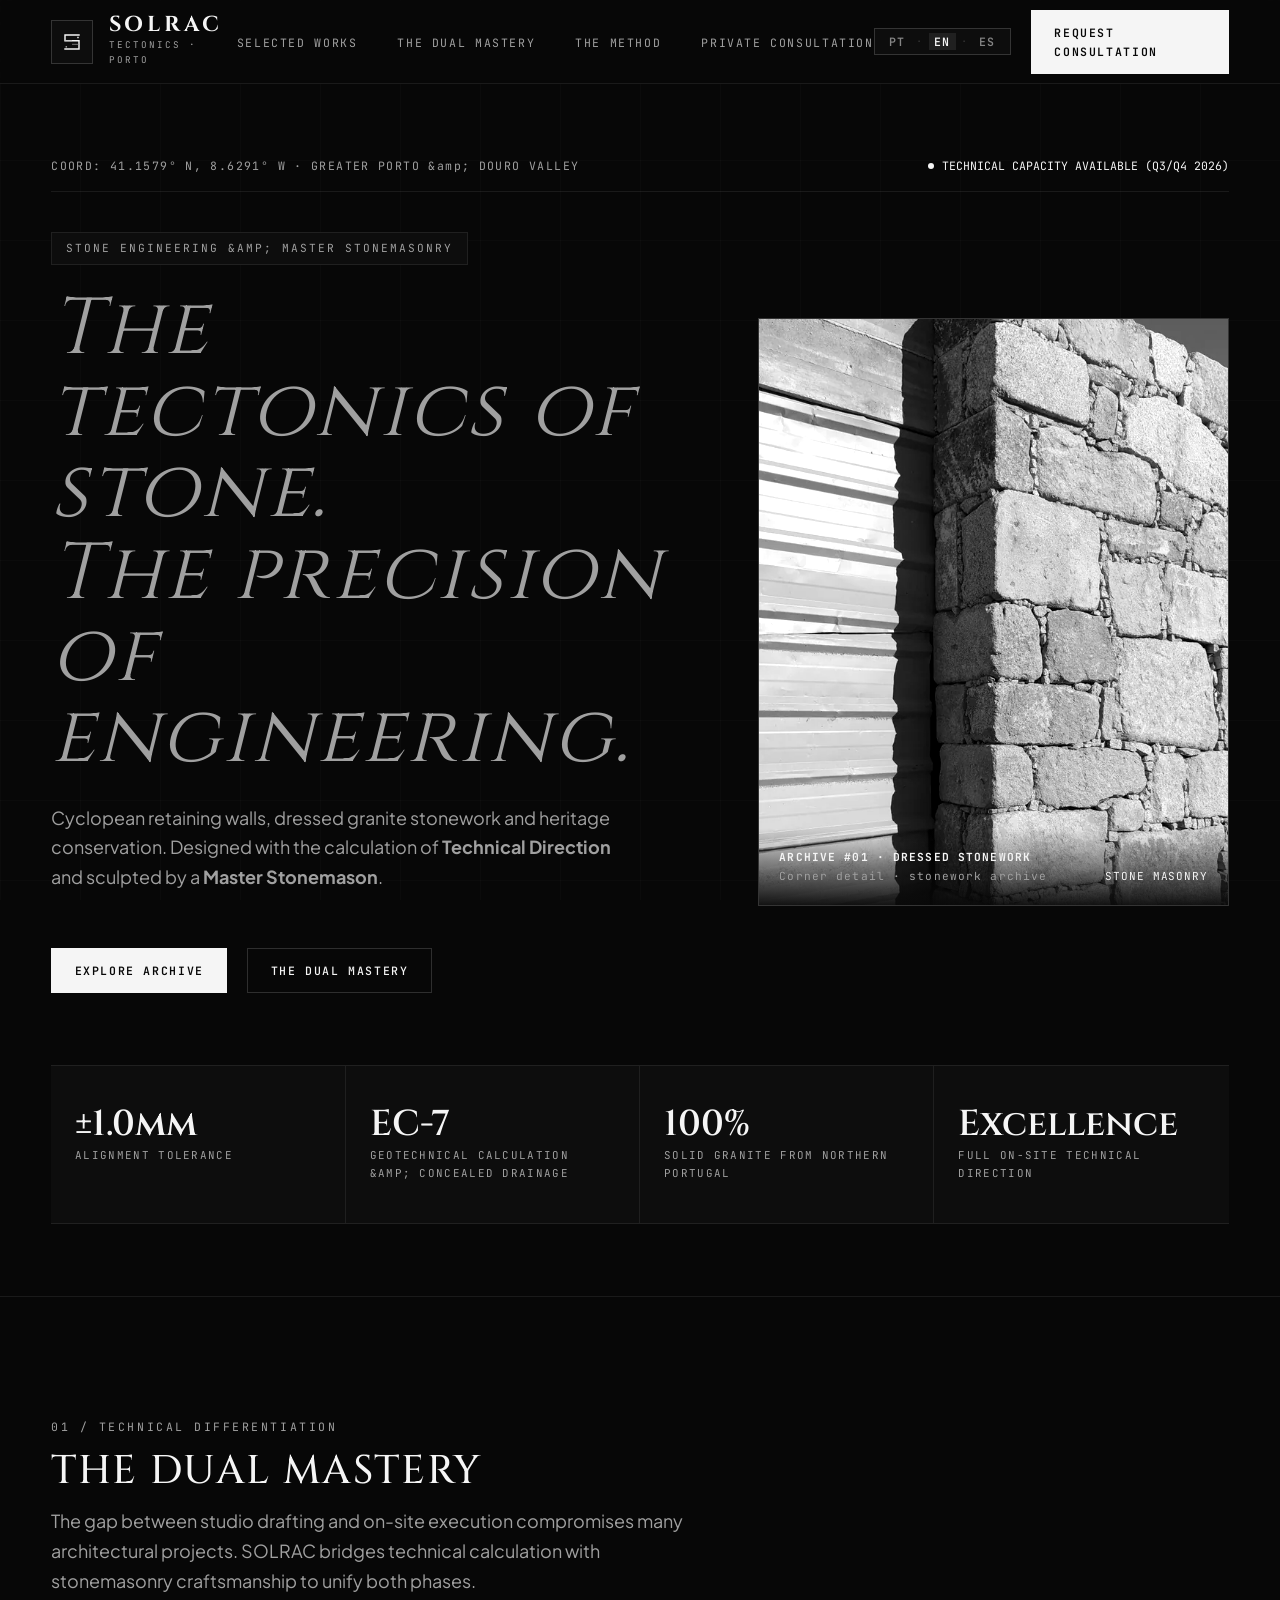
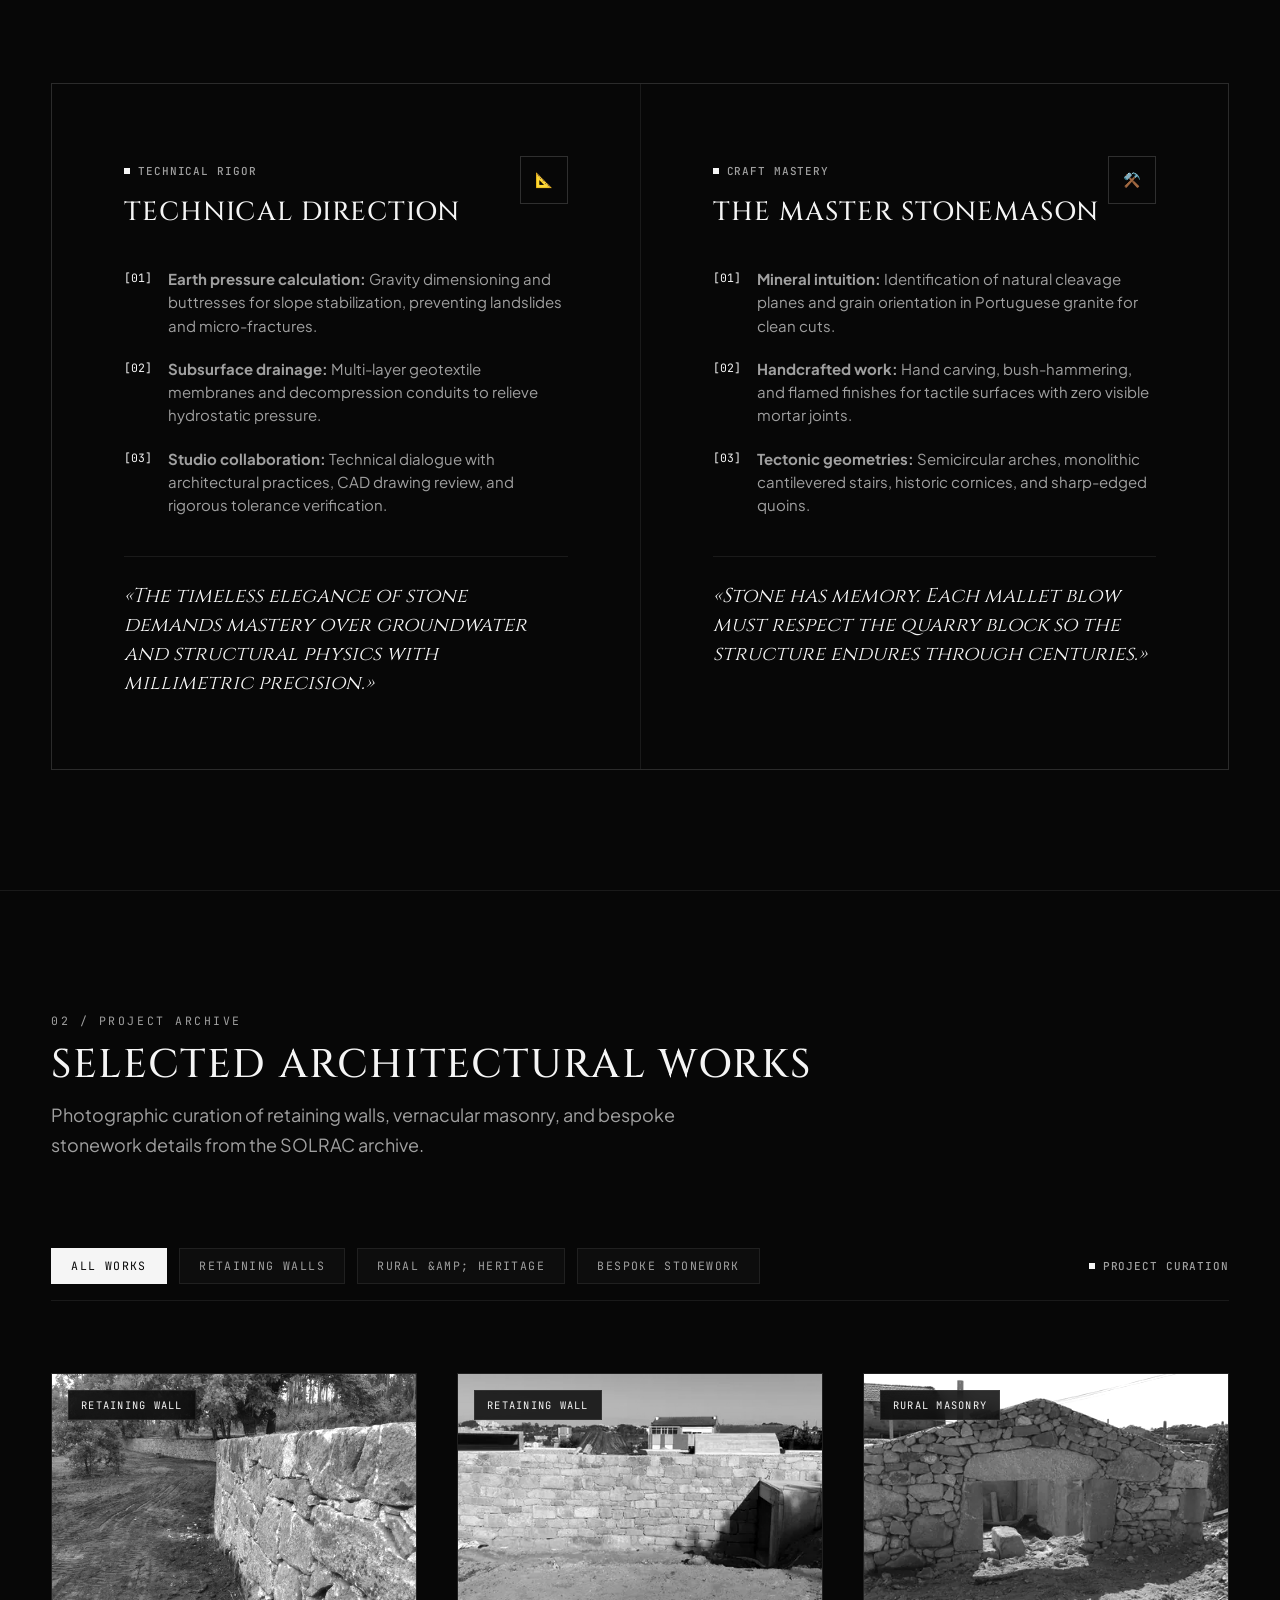
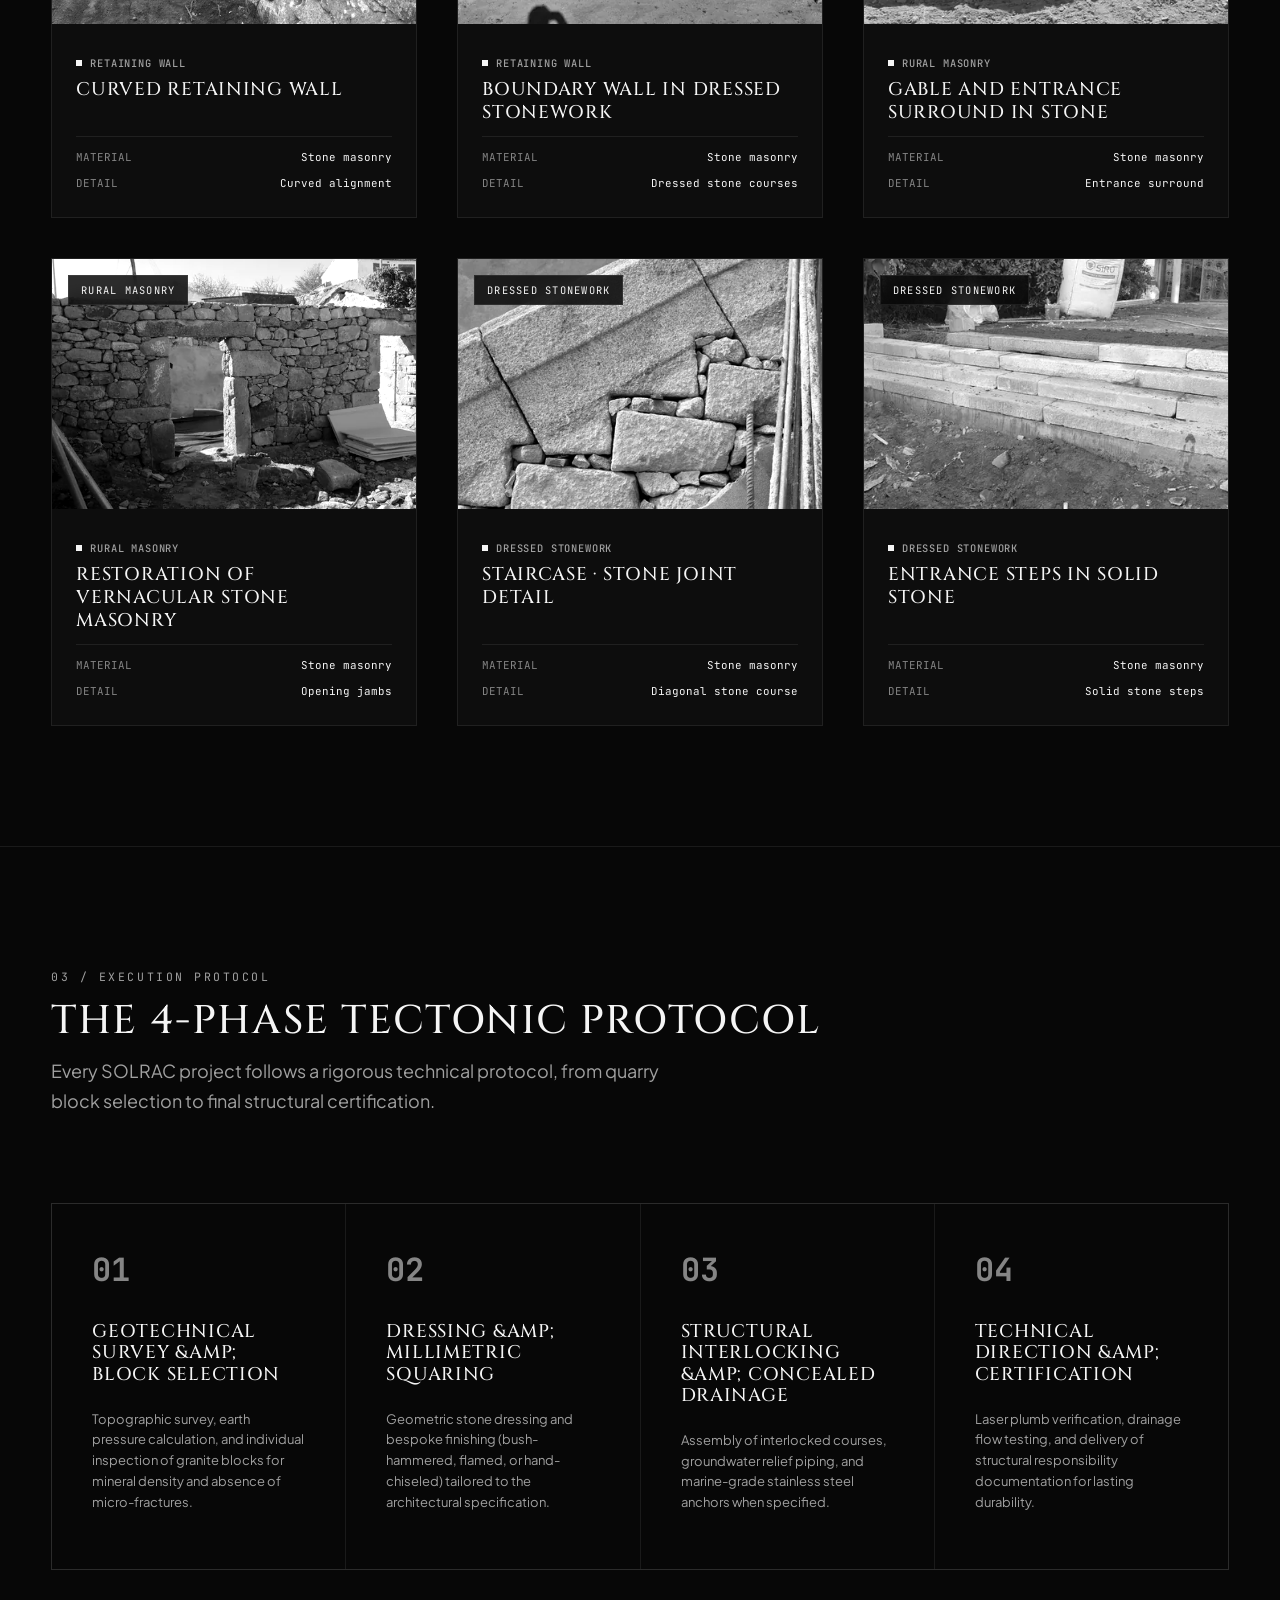
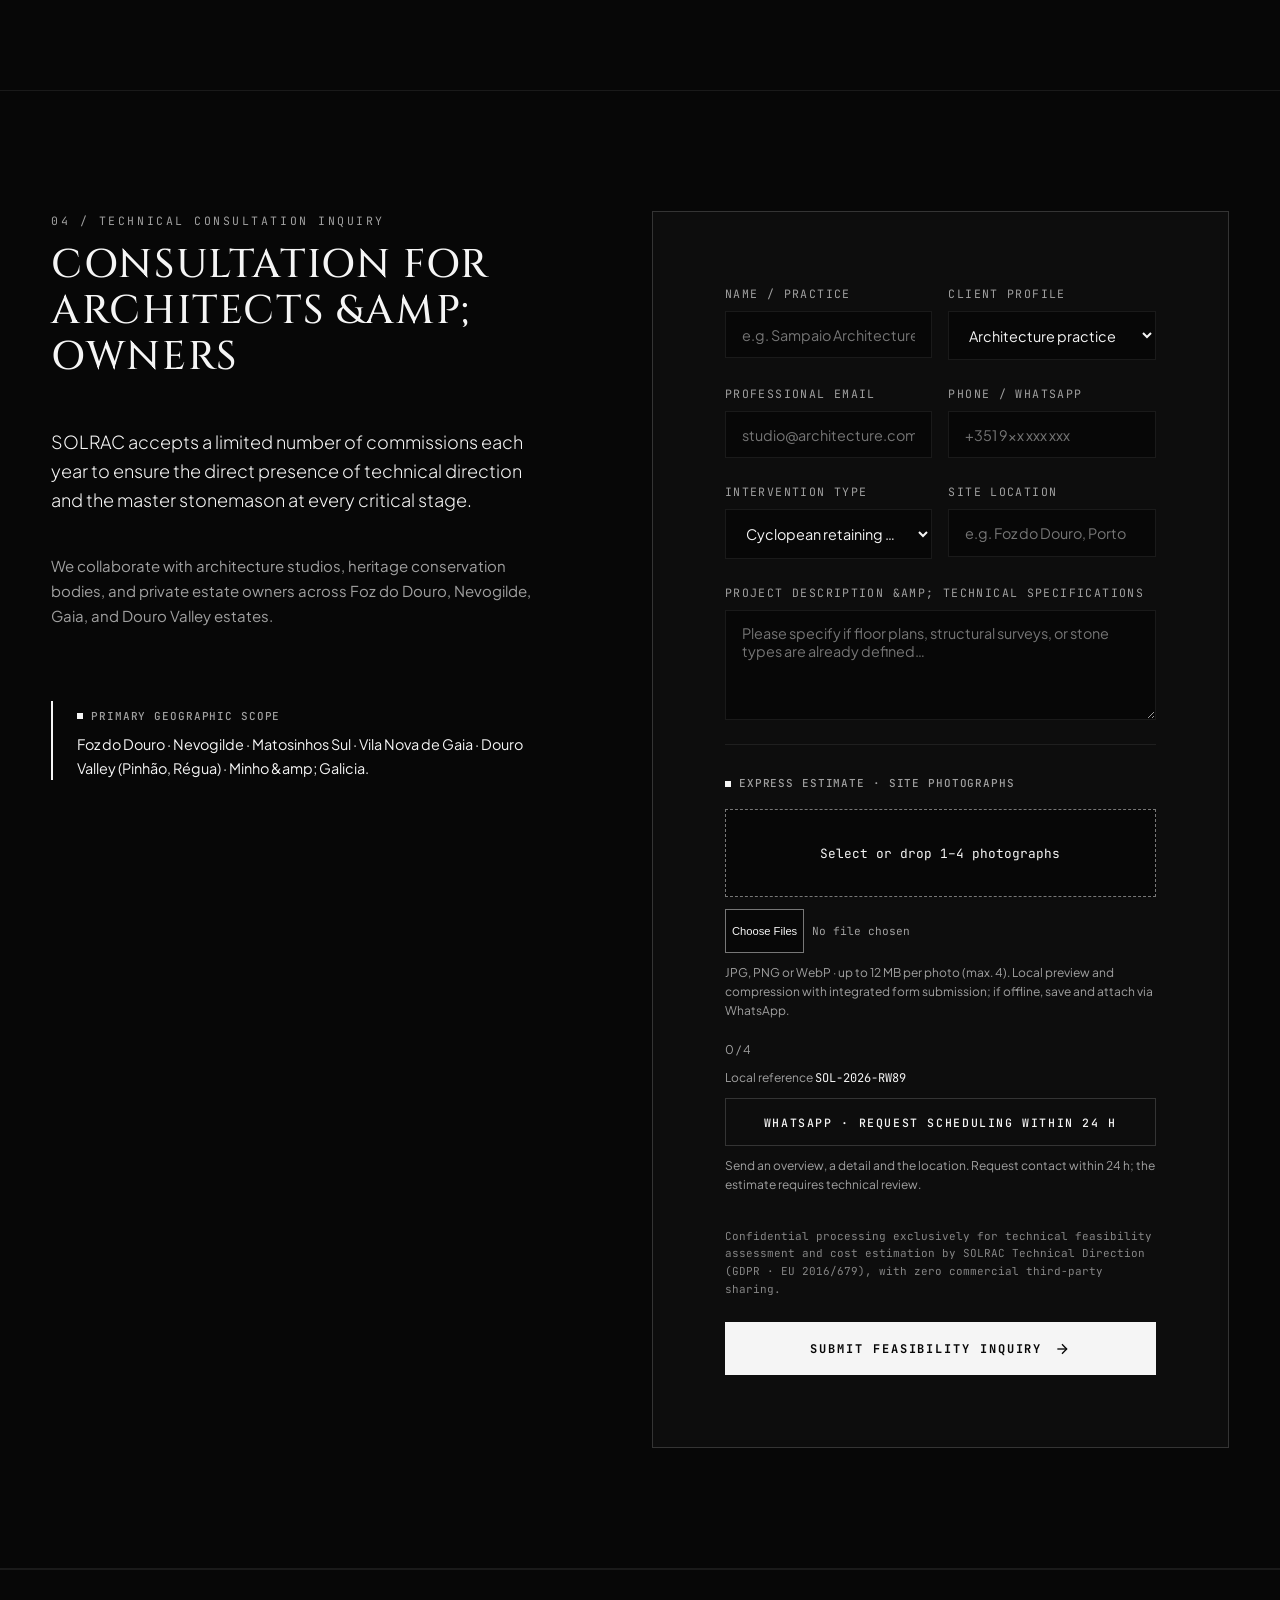
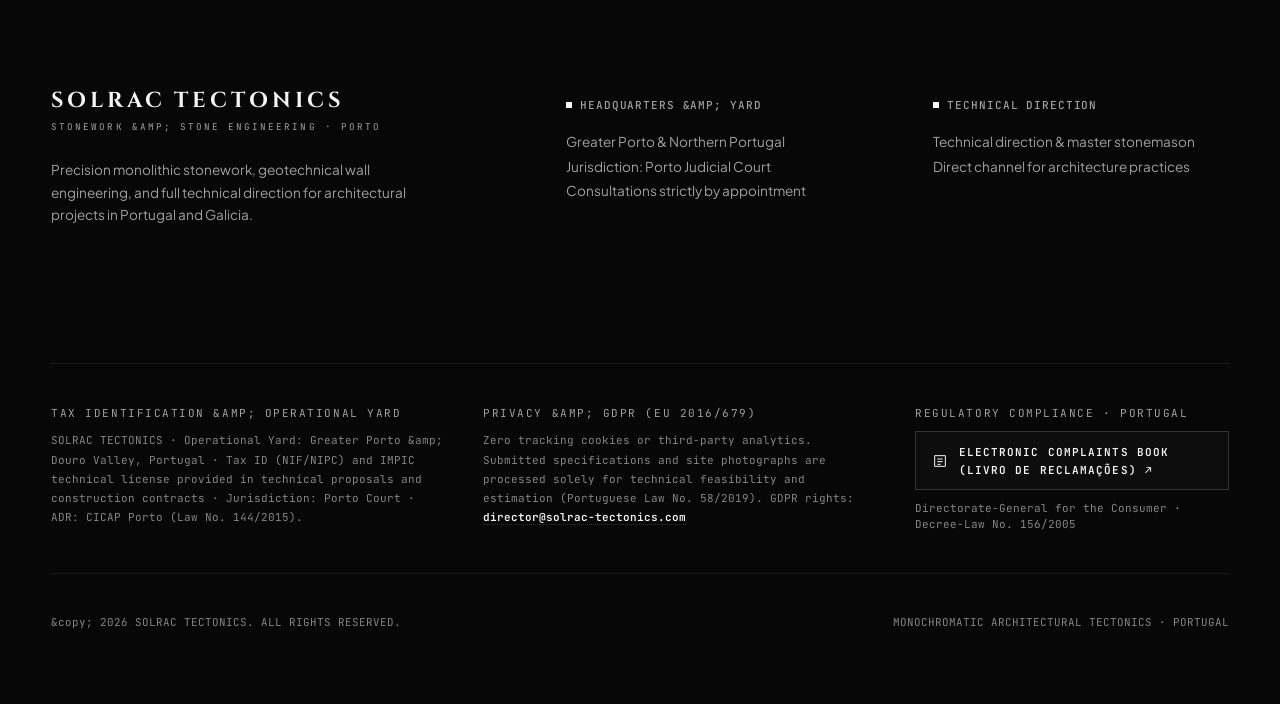
==== commit 908b6c0d: "SOL-08: focus trap WCAG 2.1 AA, pie legal PT/RGPD/LRE y persistencia fail-closed de fotos" ====
--- a/index.html
+++ b/index.html
@@ -44,6 +44,9 @@
 </head>
 <body>
 
+  <!-- WCAG 2.1 AA Skip-to-Content Link -->
+  <a href="#main-content" class="skip-link" id="skip-to-content" data-i18n="a11y.skip_to_content">Saltar para o conteúdo principal</a>
+
   <!-- Subtle Architectural Grid Backdrop -->
   <div class="bg-grid-overlay"></div>
 
@@ -115,6 +118,8 @@
       </div>
     </header>
 
+    <main id="main-content" tabindex="-1">
+
     <!-- =========================================================================
          HERO SECTION (High-End Monolithic Impact)
          ========================================================================= -->
@@ -443,13 +448,15 @@
             <h3 class="tech-label" id="inpage-photos-title" data-i18n="inquiry.photos.title">Orçamento express · fotografias da obra</h3>
             <label class="photo-dropzone" for="inpage-photos" data-i18n="inquiry.photos.choose">Selecionar ou arrastar 1–4 fotografias</label>
             <input class="photo-input" type="file" id="inpage-photos" accept="image/jpeg,image/png,image/webp" multiple aria-describedby="inpage-photos-help">
-            <p id="inpage-photos-help" data-i18n="inquiry.photos.help">JPG, PNG ou WebP · até 12 MB por foto. Pré-visualização e compressão locais; as fotos não são enviadas com o formulário. Guarde as versões comprimidas e anexe-as no WhatsApp.</p>
+            <p id="inpage-photos-help" data-i18n="inquiry.photos.help">JPG, PNG ou WebP · até 12 MB por foto (máx. 4). Pré-visualização e compressão locais com envio integrado no formulário; se offline, guarde e anexe no WhatsApp.</p>
             <div class="photo-thumbnails"></div>
             <p class="photo-status" role="status" aria-live="polite"></p>
             <p class="express-reference"><span data-i18n="inquiry.photos.reference">Referência local</span> <output class="photo-dossier"></output></p>
             <a class="btn-outline photo-whatsapp" href="https://wa.me/351912345678" target="_blank" rel="noopener noreferrer" data-i18n="inquiry.photos.whatsapp">WhatsApp · pedir agendamento em menos de 24 h</a>
             <p data-i18n="inquiry.photos.timing">Envie uma vista geral, um pormenor e a localização. Solicite contacto em menos de 24 h; o orçamento depende da análise técnica.</p>
           </section>
+
+              <p class="form-rgpd-notice" data-i18n="inquiry.rgpd_notice">Tratamento confidencial exclusivo para análise técnica e orçamentação pela Direção Técnica SOLRAC (RGPD · UE 2016/679), sem cedência comercial a terceiros.</p>
 
           <button type="submit" class="btn-submit-luxury">
                 <span data-i18n="inquiry.submit">Enviar pedido de viabilidade</span>
@@ -497,6 +504,8 @@
       </div>
     </section>
 
+    </main>
+
     <!-- =========================================================================
          FOOTER
          ========================================================================= -->
@@ -531,6 +540,35 @@
           </div>
         </div>
 
+        <div class="footer-legal" id="footer-legal" role="region" aria-label="Informação legal, fiscal e proteção de dados" data-i18n-aria-label="footer.legal.aria_label">
+          <div class="footer-legal-item">
+            <span class="footer-legal-label" data-i18n="footer.legal.fiscal_label">IDENTIFICAÇÃO FISCAL &amp; ESTALEIRO</span>
+            <p class="footer-legal-text" data-i18n="footer.legal.fiscal_text">
+              SOLRAC TECTONICS · Estaleiro Operacional: Grande Porto &amp; Vale do Douro, Portugal · NIF/NIPC e habilitação técnica IMPIC constantes na proposta e contrato de empreitada · Foro: Comarca do Porto · RAL: CICAP Porto (Lei n.º 144/2015).
+            </p>
+          </div>
+
+          <div class="footer-legal-item">
+            <span class="footer-legal-label" data-i18n="footer.legal.rgpd_label">PRIVACIDADE &amp; RGPD (UE 2016/679)</span>
+            <p class="footer-legal-text">
+              <span data-i18n="footer.legal.rgpd_text">Plataforma isenta de cookies de rastreamento ou analítica de terceiros. Dados e fotografias tratados exclusivamente para viabilidade técnica e orçamentação (Lei n.º 58/2019). Direitos RGPD:</span>
+              <a href="mailto:director@solrac-tectonics.com" class="footer-contact-link">director@solrac-tectonics.com</a>
+            </p>
+          </div>
+
+          <div class="footer-legal-item footer-legal-lre">
+            <span class="footer-legal-label" data-i18n="footer.legal.lre_label">CONFORMIDADE REGULATÓRIA · PORTUGAL</span>
+            <a href="https://www.livroreclamacoes.pt" id="livro-reclamacoes-link" class="footer-lre-link" target="_blank" rel="noopener noreferrer">
+              <svg width="16" height="16" viewBox="0 0 24 24" fill="none" stroke="currentColor" stroke-width="1.5" aria-hidden="true">
+                <path d="M4 4h16v16H4z"/>
+                <path d="M8 9h8M8 13h8M8 17h5"/>
+              </svg>
+              <span data-i18n="footer.legal.lre_link">LIVRO DE RECLAMAÇÕES ELETRÓNICO ↗</span>
+            </a>
+            <span class="footer-legal-meta" data-i18n="footer.legal.lre_meta">Direção-Geral do Consumidor · DL n.º 156/2005</span>
+          </div>
+        </div>
+
         <div class="footer-bottom">
           <span data-i18n="footer.copyright">&copy; 2026 SOLRAC TECTONICS. TODOS OS DIREITOS RESERVADOS.</span>
           <span data-i18n="footer.tagline">TECTÓNICA ARQUITETÓNICA MONOCROMÁTICA · PORTUGAL</span>
@@ -544,7 +582,7 @@
   <!-- =========================================================================
        LIGHTBOX MODAL (Fullscreen Architectural Inspection)
        ========================================================================= -->
-  <div class="lightbox-modal" id="lightbox-modal" role="dialog" aria-modal="true" aria-labelledby="lightbox-title">
+  <div class="lightbox-modal" id="lightbox-modal" role="dialog" aria-modal="true" aria-labelledby="lightbox-title" tabindex="-1">
     <div class="lightbox-dialog">
       <div class="lightbox-image-viewer">
         <div class="lightbox-views" role="group" aria-label="Vista da obra" data-i18n-aria-label="lightbox.views">
@@ -622,7 +660,7 @@
   <!-- =========================================================================
        CONCIERGE MODAL (Consulta técnica privada Desk)
        ========================================================================= -->
-  <div class="concierge-modal" id="concierge-modal" role="dialog" aria-modal="true" aria-labelledby="concierge-modal-title" hidden>
+  <div class="concierge-modal" id="concierge-modal" role="dialog" aria-modal="true" aria-labelledby="concierge-modal-title" tabindex="-1" hidden>
     <div class="concierge-modal-dialog">
       <div class="concierge-modal-header">
         <div>
@@ -708,13 +746,15 @@
             <h3 class="tech-label" id="modal-photos-title" data-i18n="inquiry.photos.title">Orçamento express · fotografias da obra</h3>
             <label class="photo-dropzone" for="modal-photos" data-i18n="inquiry.photos.choose">Selecionar ou arrastar 1–4 fotografias</label>
             <input class="photo-input" type="file" id="modal-photos" accept="image/jpeg,image/png,image/webp" multiple aria-describedby="modal-photos-help">
-            <p id="modal-photos-help" data-i18n="inquiry.photos.help">JPG, PNG ou WebP · até 12 MB por foto. Pré-visualização e compressão locais; as fotos não são enviadas com o formulário. Guarde as versões comprimidas e anexe-as no WhatsApp.</p>
+            <p id="modal-photos-help" data-i18n="inquiry.photos.help">JPG, PNG ou WebP · até 12 MB por foto (máx. 4). Pré-visualização e compressão locais com envio integrado no formulário; se offline, guarde e anexe no WhatsApp.</p>
             <div class="photo-thumbnails"></div>
             <p class="photo-status" role="status" aria-live="polite"></p>
             <p class="express-reference"><span data-i18n="inquiry.photos.reference">Referência local</span> <output class="photo-dossier"></output></p>
             <a class="btn-outline photo-whatsapp" href="https://wa.me/351912345678" target="_blank" rel="noopener noreferrer" data-i18n="inquiry.photos.whatsapp">WhatsApp · pedir agendamento em menos de 24 h</a>
             <p data-i18n="inquiry.photos.timing">Envie uma vista geral, um pormenor e a localização. Solicite contacto em menos de 24 h; o orçamento depende da análise técnica.</p>
           </section>
+
+          <p class="form-rgpd-notice" data-i18n="inquiry.rgpd_notice">Tratamento confidencial exclusivo para análise técnica e orçamentação pela Direção Técnica SOLRAC (RGPD · UE 2016/679), sem cedência comercial a terceiros.</p>
 
           <button type="submit" class="btn-submit-luxury">
             <span data-i18n="inquiry.submit">Enviar pedido de viabilidade</span>
--- a/css/style.css
+++ b/css/style.css
@@ -1655,3 +1655,147 @@
 @media (max-width: 480px) {
   .photo-thumbnails { grid-template-columns: repeat(2, minmax(0, 1fr)); }
 }
+
+/* -------------------------------------------------------------------------
+   SOL-08 · WCAG 2.1 AA Accessibility, Focus Management & Legal Footer (PT)
+   ------------------------------------------------------------------------- */
+.skip-link {
+  position: fixed;
+  top: 0.75rem;
+  left: 0.75rem;
+  z-index: 10001;
+  min-height: 44px;
+  padding: 0.75rem 1.25rem;
+  display: inline-flex;
+  align-items: center;
+  background: var(--text-primary);
+  color: var(--text-inverse);
+  border: 1px solid var(--text-primary);
+  font-family: var(--font-mono);
+  font-size: var(--text-body-sm);
+  font-weight: 600;
+  letter-spacing: 0.1em;
+  text-transform: uppercase;
+  transform: translateY(-220%);
+  opacity: 0;
+  pointer-events: none;
+}
+
+.skip-link:focus,
+.skip-link:focus-visible {
+  transform: translateY(0);
+  opacity: 1;
+  pointer-events: auto;
+  outline: 2px solid var(--text-primary);
+  outline-offset: 3px;
+}
+
+main:focus:not(:focus-visible),
+.lightbox-modal:focus:not(:focus-visible),
+.concierge-modal:focus:not(:focus-visible) {
+  outline: none;
+}
+
+:is(
+  a,
+  button,
+  select,
+  input,
+  textarea,
+  .project-card
+):focus-visible {
+  outline: 2px solid var(--text-primary);
+  outline-offset: 3px;
+}
+
+.project-card:focus-visible .project-expand-btn {
+  opacity: 1;
+  transform: translateY(0);
+}
+
+.form-rgpd-notice {
+  font-family: var(--font-mono);
+  font-size: var(--text-micro);
+  line-height: 1.6;
+  color: var(--text-muted);
+  margin: 0;
+  overflow-wrap: anywhere;
+}
+
+.footer-legal {
+  display: grid;
+  grid-template-columns: 1.25fr 1.25fr 1fr;
+  gap: var(--space-lg);
+  padding-top: var(--space-lg);
+  padding-bottom: var(--space-lg);
+  border-top: 1px solid var(--border-subtle);
+  font-family: var(--font-mono);
+}
+
+.footer-legal-item {
+  min-width: 0;
+  display: flex;
+  flex-direction: column;
+  gap: 0.6rem;
+}
+
+.footer-legal-label {
+  font-family: var(--font-mono);
+  font-size: var(--text-micro);
+  letter-spacing: 0.14em;
+  text-transform: uppercase;
+  color: var(--text-secondary);
+}
+
+.footer-legal-text {
+  font-family: var(--font-mono);
+  font-size: var(--text-micro);
+  line-height: 1.75;
+  color: var(--text-muted);
+  margin: 0;
+  overflow-wrap: anywhere;
+}
+
+.footer-lre-link {
+  display: inline-flex;
+  align-items: center;
+  gap: 0.65rem;
+  min-height: 44px;
+  width: fit-content;
+  max-width: 100%;
+  padding: 0.65rem 1rem;
+  background: var(--bg-surface);
+  border: 1px solid var(--border-medium);
+  color: var(--text-primary);
+  font-family: var(--font-mono);
+  font-size: var(--text-micro);
+  font-weight: 600;
+  letter-spacing: 0.1em;
+  text-transform: uppercase;
+  overflow-wrap: anywhere;
+  transition: border-color var(--transition-fast), background-color var(--transition-fast);
+}
+
+.footer-lre-link svg {
+  flex-shrink: 0;
+}
+
+.footer-lre-link:hover {
+  border-color: var(--text-primary);
+  background: var(--bg-surface-elevated);
+}
+
+.footer-legal-meta {
+  font-family: var(--font-mono);
+  font-size: var(--text-micro);
+  color: var(--text-muted);
+  line-height: 1.5;
+  overflow-wrap: anywhere;
+}
+
+@media (max-width: 1024px) {
+  .footer-legal {
+    grid-template-columns: minmax(0, 1fr);
+    gap: var(--space-md);
+  }
+}
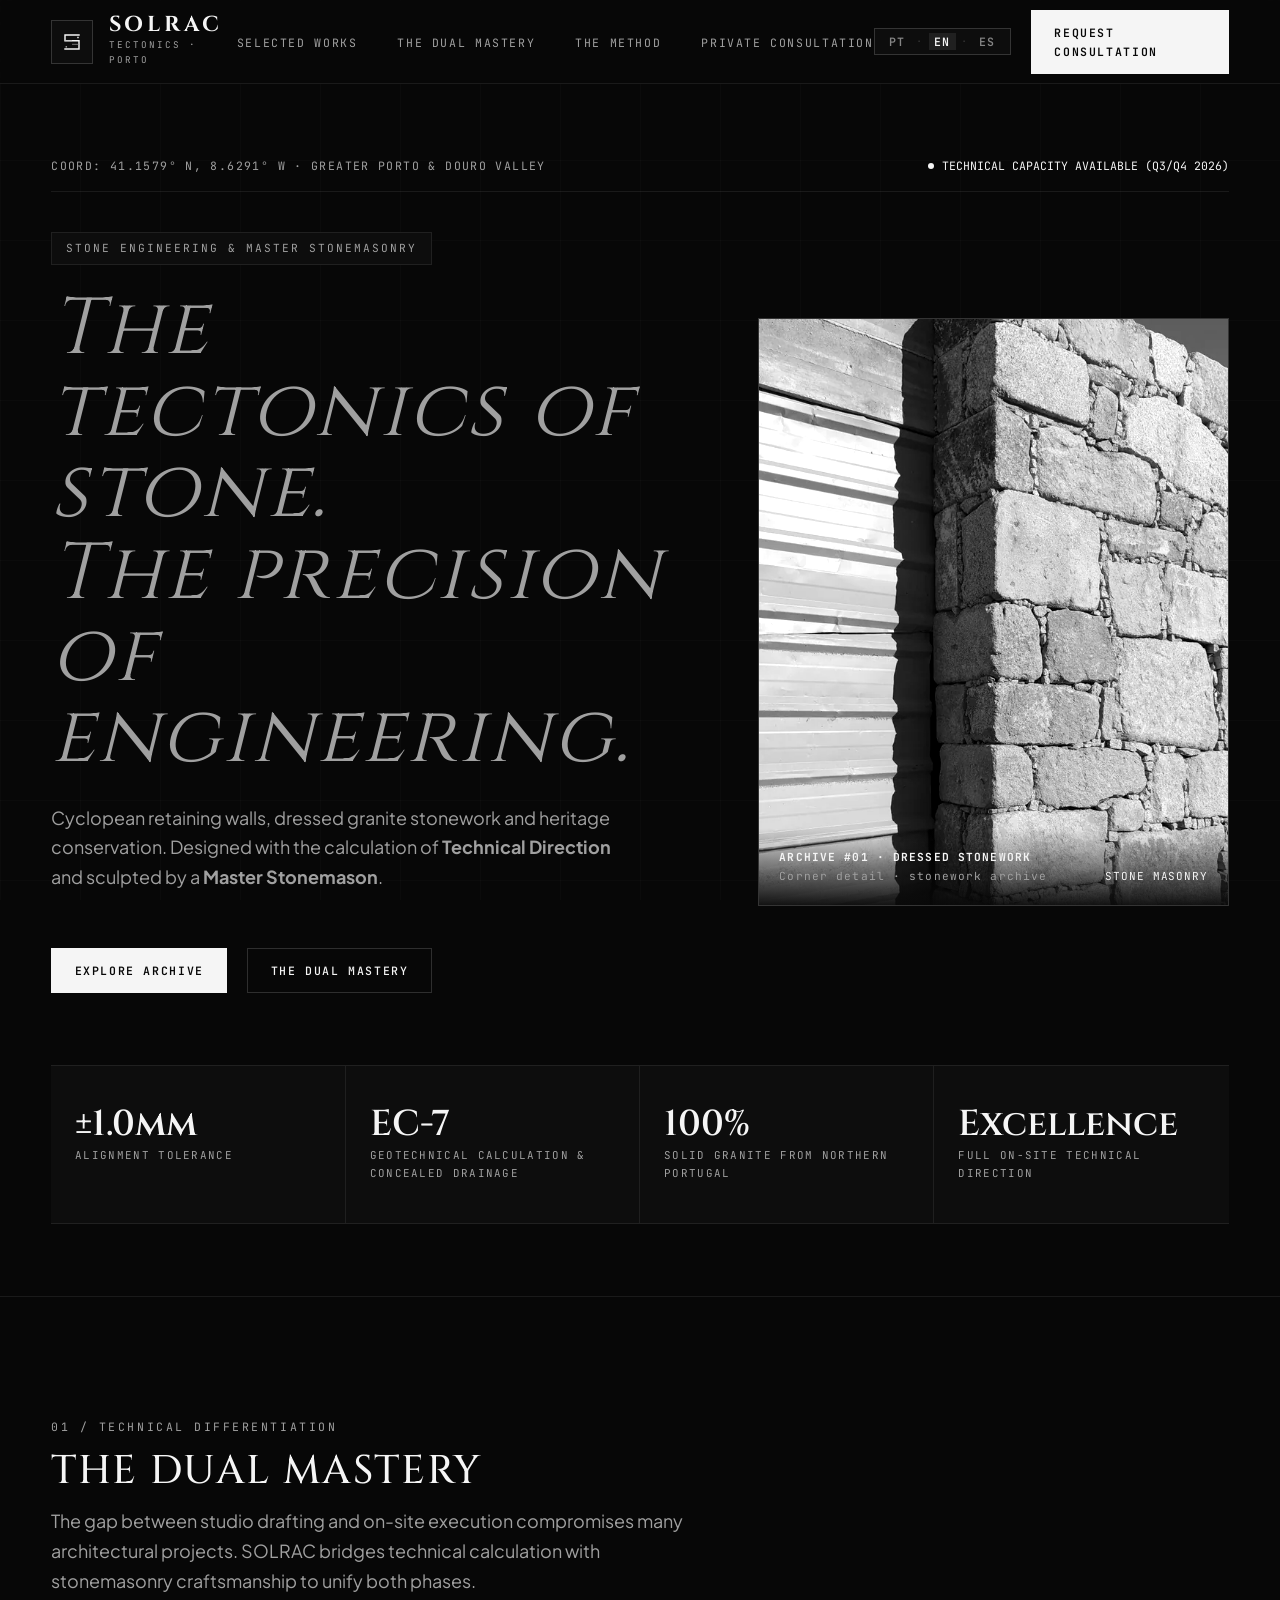
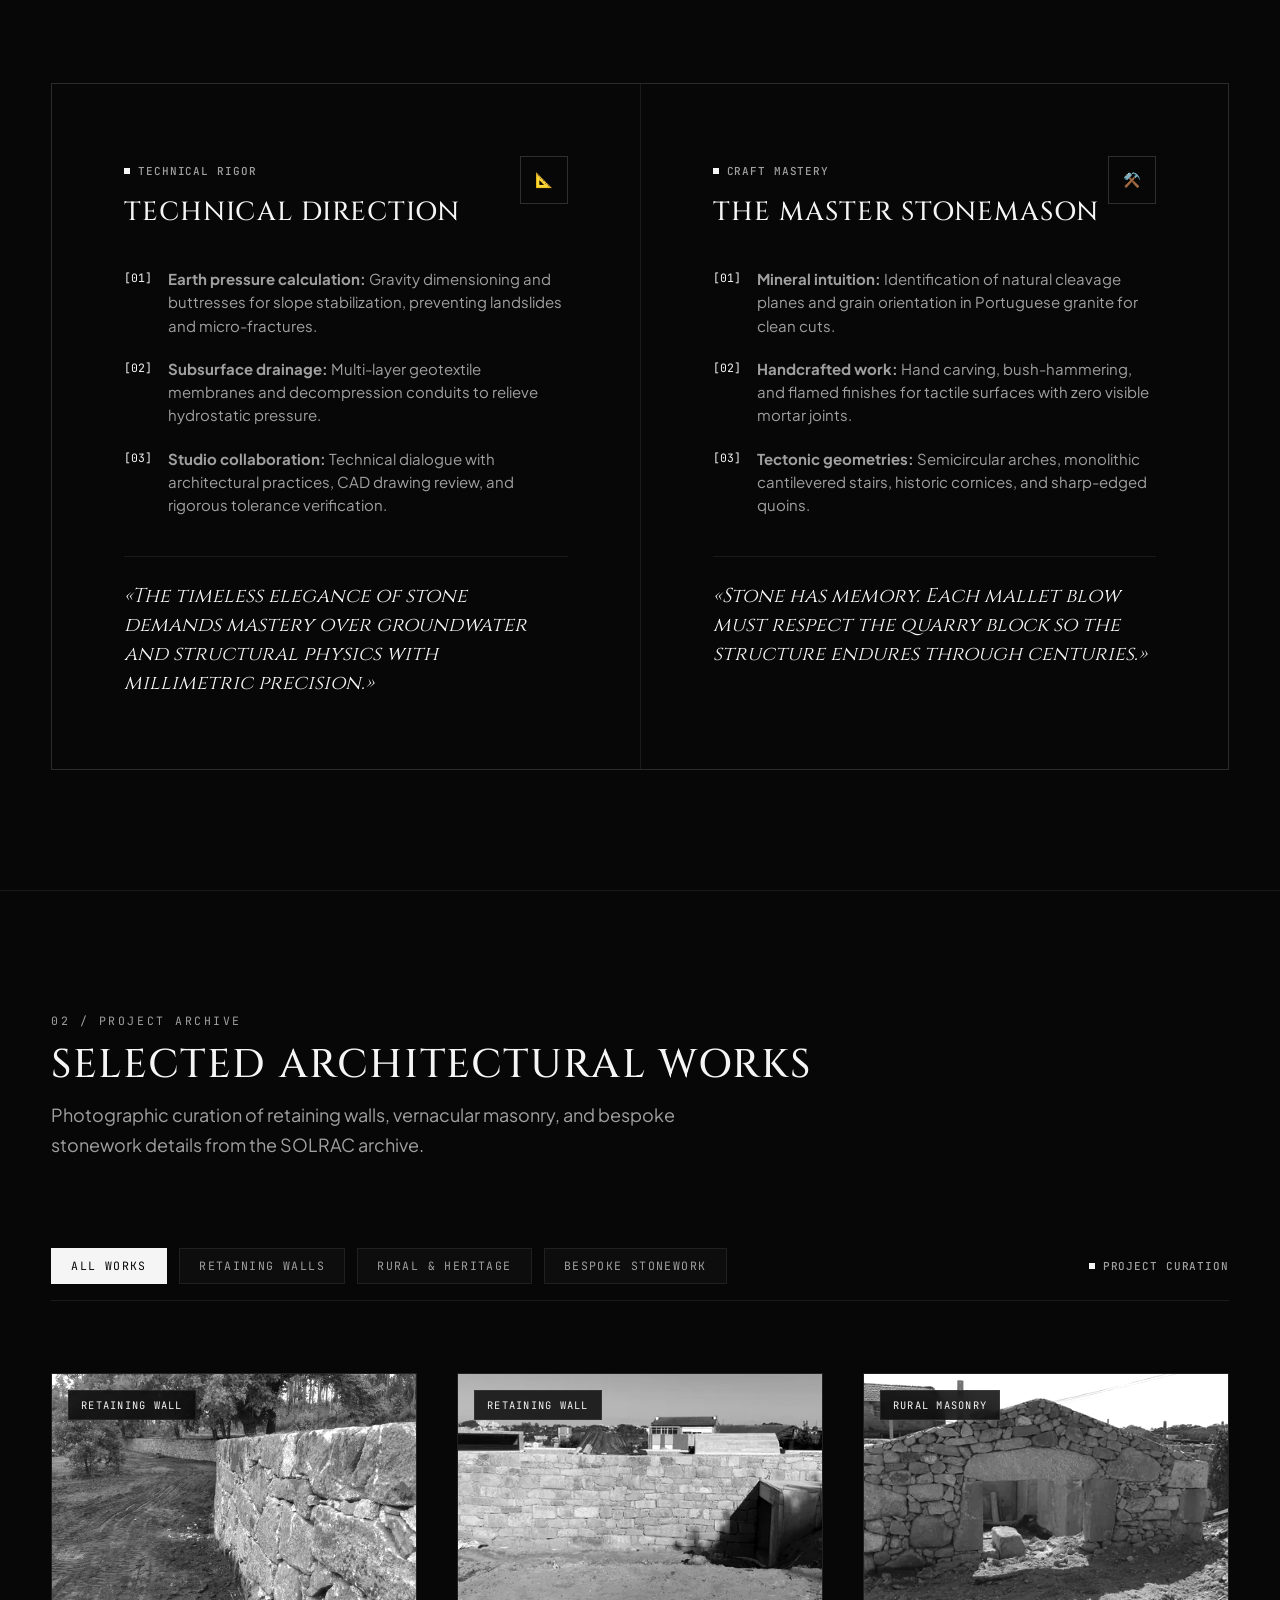
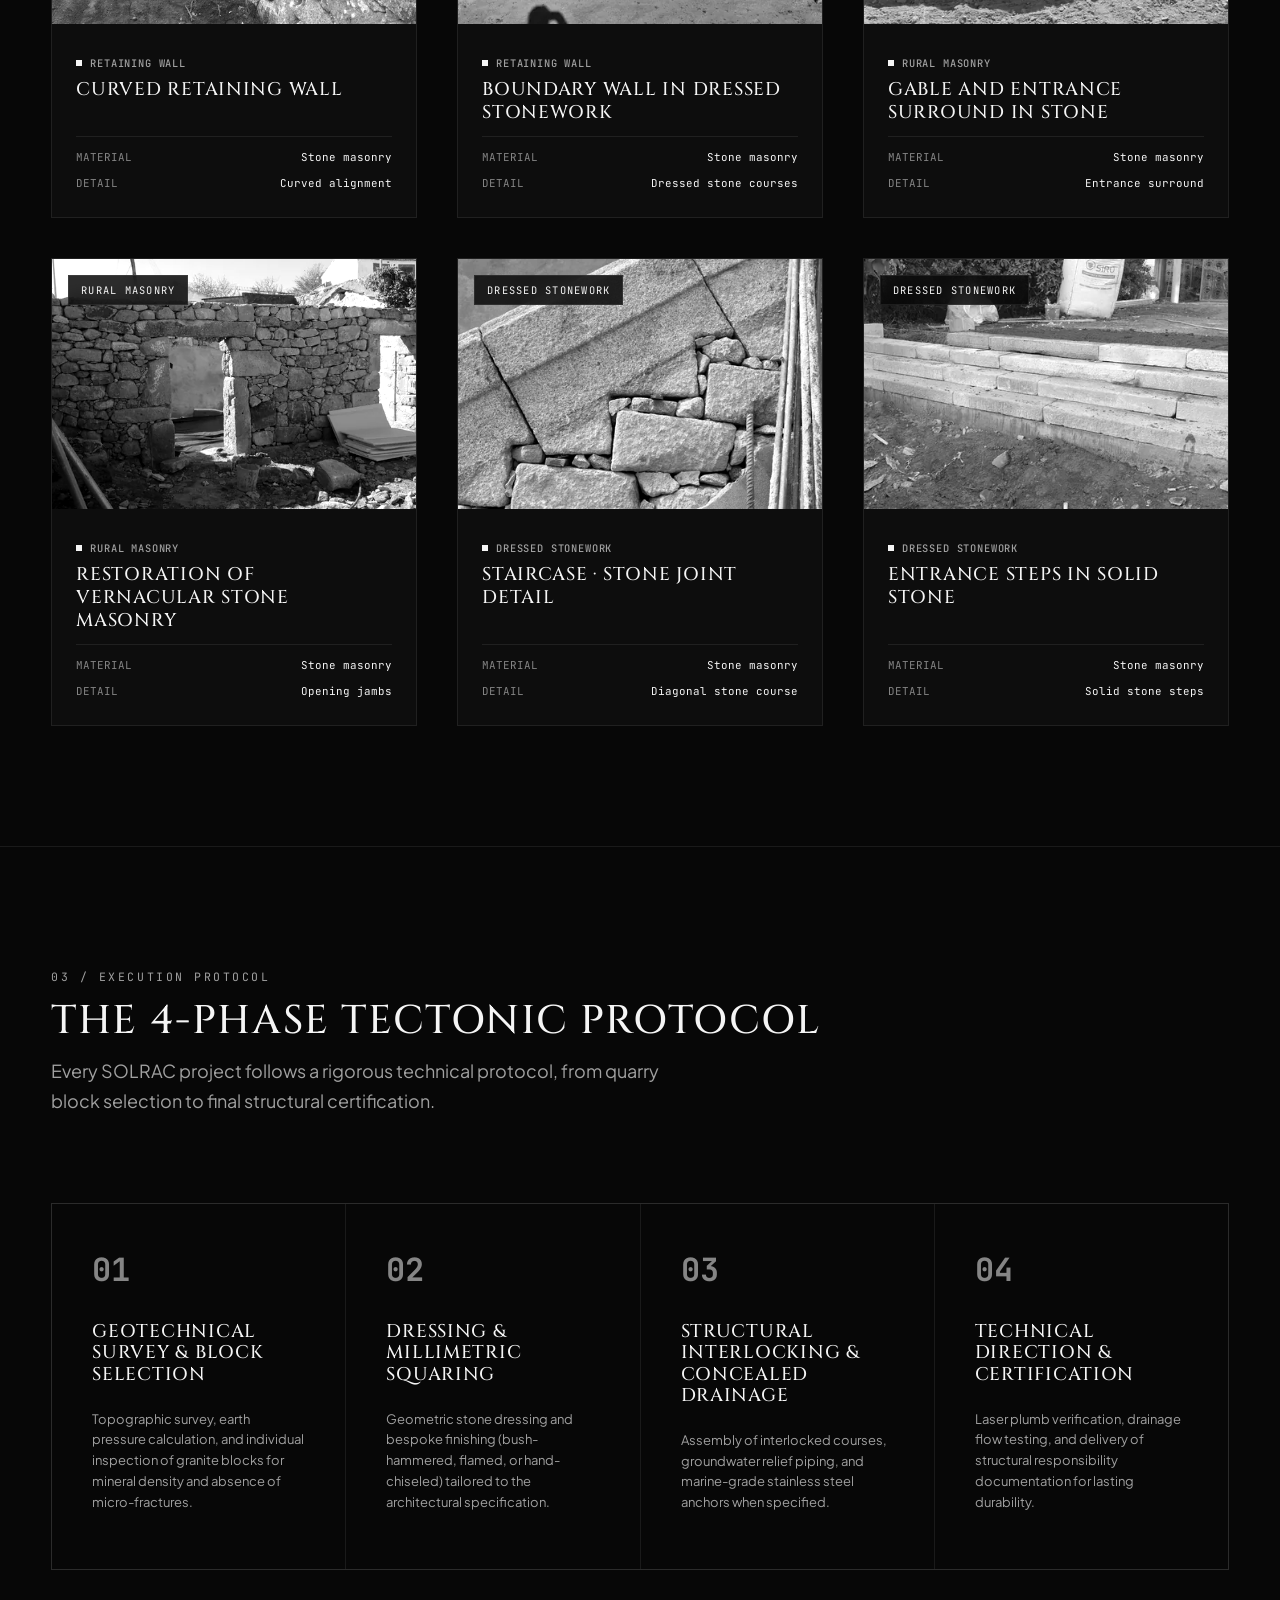
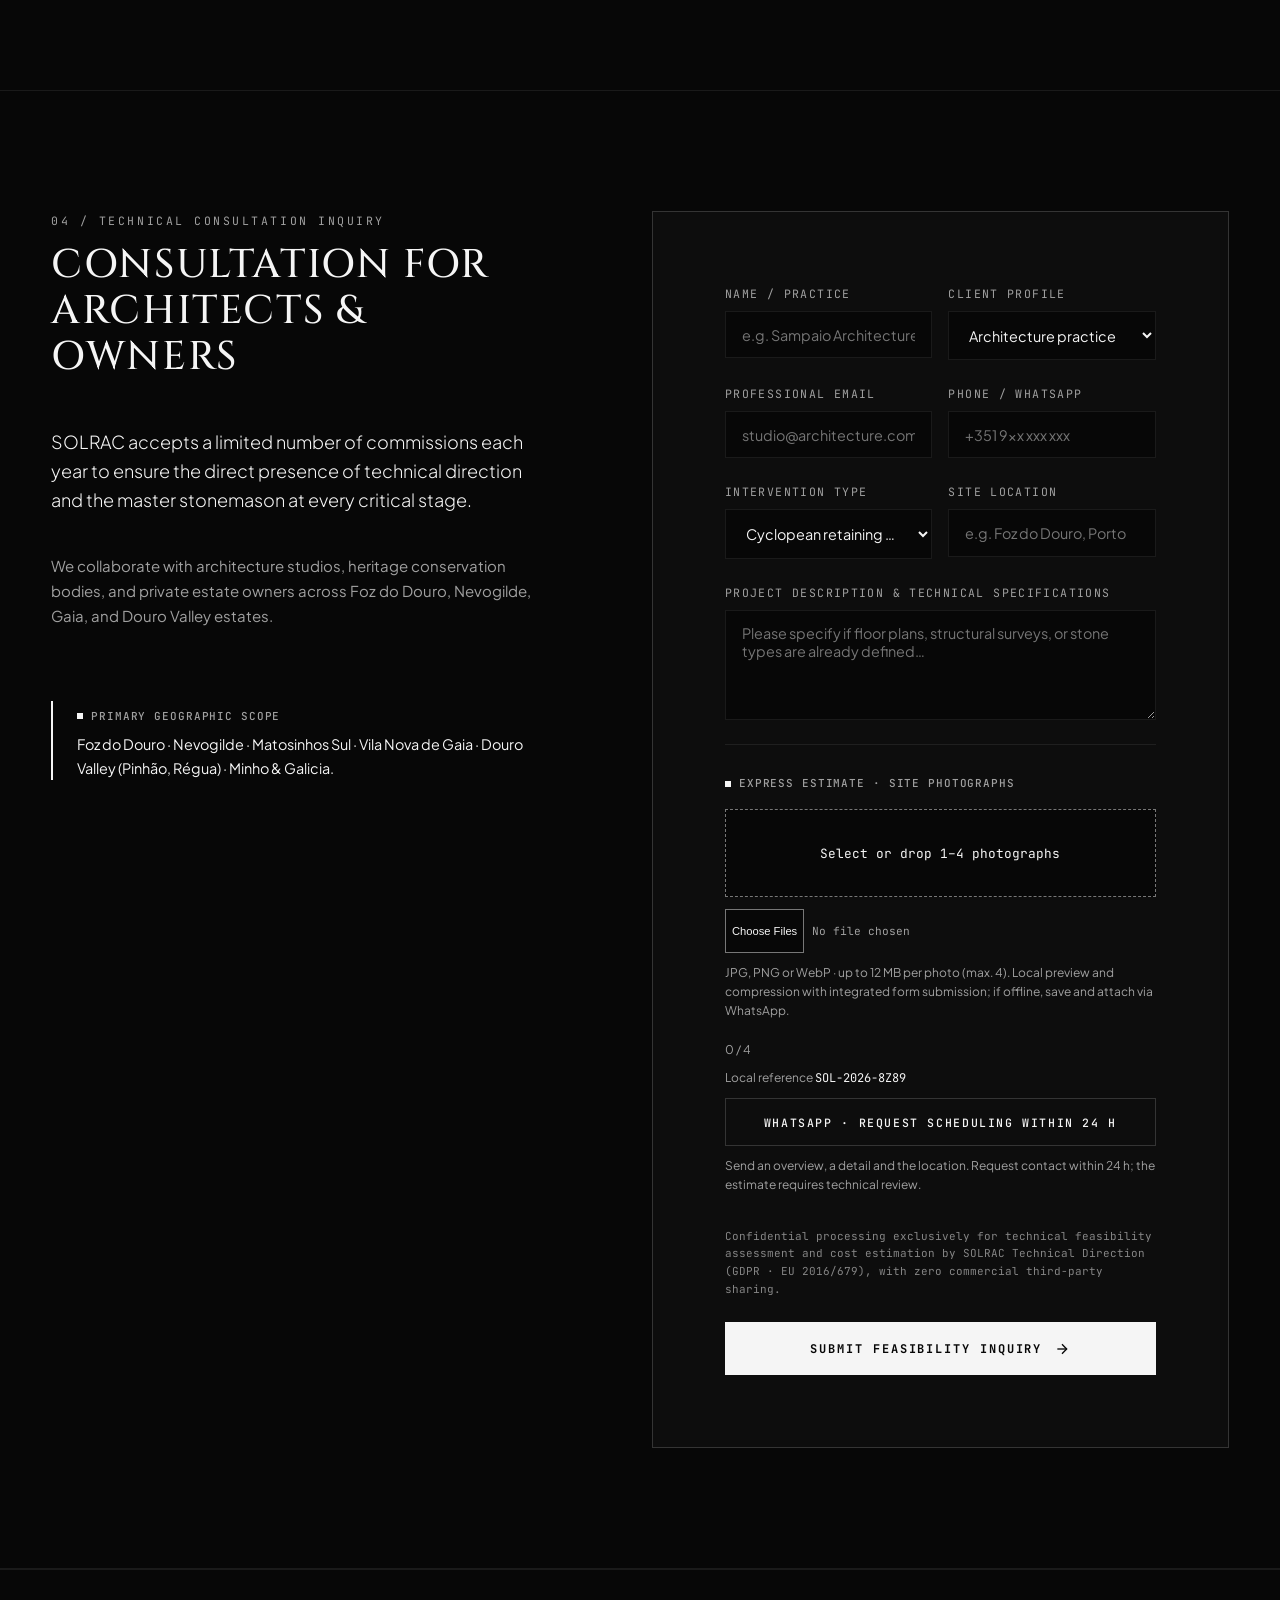
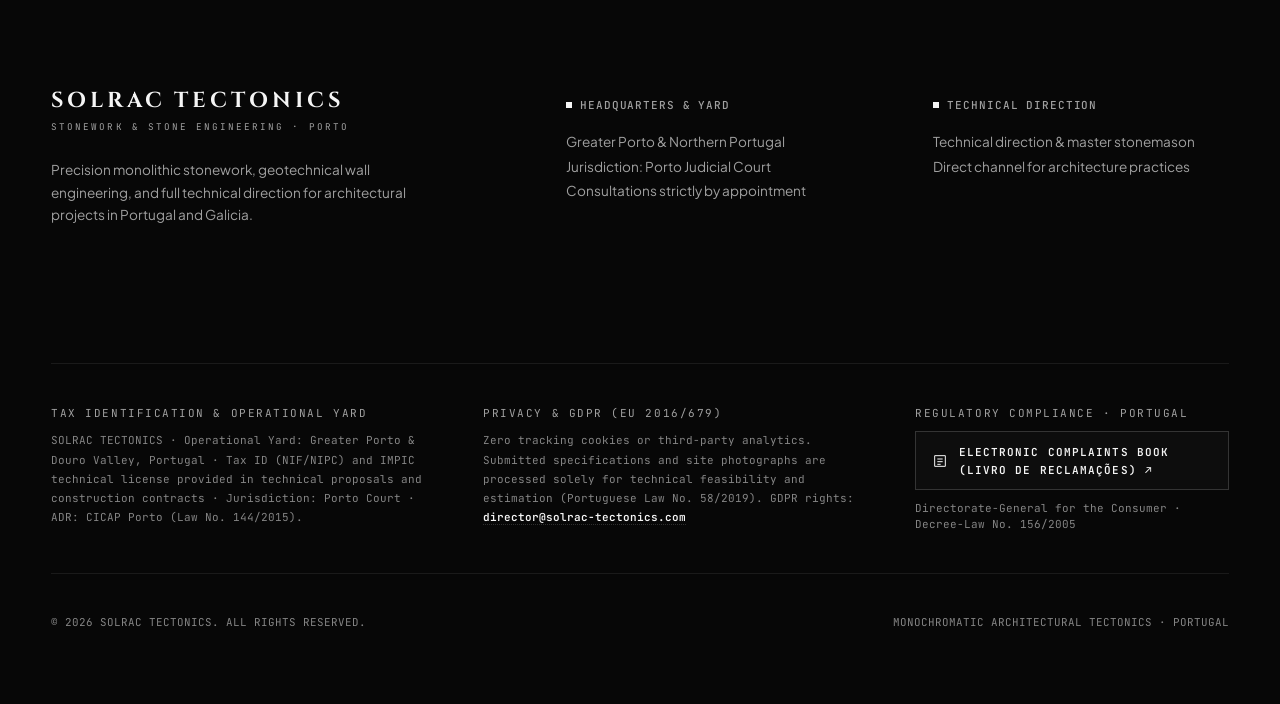
==== commit a86ea1fb: "SOL-BUG-03: corregir deriva responsive, fotos y persistencia privada" ====
--- a/index.html
+++ b/index.html
@@ -789,6 +789,7 @@
             </div>
           </div>
           <div class="feedback-actions">
+            <button type="button" class="btn-outline" id="modal-feedback-reset" data-i18n="feedback.reset">Enviar outro pedido</button>
             <button type="button" class="btn-outline" id="modal-feedback-close" data-i18n="feedback.close">Fechar consulta</button>
             <a href="mailto:director@solrac-tectonics.com" class="btn-outline" id="modal-mailto-fallback" data-i18n="feedback.email">Enviar por email</a>
             <a href="https://wa.me/351912345678" target="_blank" rel="noopener noreferrer" class="btn-outline" id="modal-whatsapp-fallback" data-i18n="feedback.whatsapp">Enviar por WhatsApp</a>
--- a/css/style.css
+++ b/css/style.css
@@ -385,6 +385,10 @@
   position: relative;
 }
 
+.hero > .container {
+  width: 100%;
+}
+
 .hero-meta-bar {
   display: flex;
   justify-content: space-between;
@@ -426,6 +430,7 @@
 }
 
 .hero-content {
+  min-width: 0;
   display: flex;
   flex-direction: column;
   gap: var(--space-md);
@@ -1102,6 +1107,10 @@
   font-size: var(--text-micro);
   letter-spacing: 0.08em;
   line-height: 1.5;
+}
+
+.concierge-modal .feedback-actions {
+  grid-template-columns: repeat(2, minmax(0, 1fr));
 }
 
 .feedback-actions > :focus-visible {
@@ -1423,7 +1432,7 @@
    ------------------------------------------------------------------------- */
 @media (max-width: 1024px) {
   .hero-main-grid {
-    grid-template-columns: 1fr;
+    grid-template-columns: minmax(0, 1fr);
   }
   .hero-visual-frame {
     aspect-ratio: 16/9;
@@ -1466,11 +1475,12 @@
   }
 }
 
-@media (max-width: 768px) {
+@media (max-width: 1279px) {
   .nav {
     display: none;
   }
-  .header-cta #header-concierge-btn {
+  .header-cta #header-concierge-btn,
+  .header-cta #lang-switcher-desktop {
     display: none;
   }
   .mobile-toggle {
@@ -1491,6 +1501,9 @@
     top: var(--header-height);
     left: 0;
     width: 100%;
+    max-height: calc(100dvh - var(--header-height));
+    overflow-y: auto;
+    overscroll-behavior-y: contain;
     background: rgba(8, 8, 8, 0.98);
     backdrop-filter: blur(24px);
     -webkit-backdrop-filter: blur(24px);
@@ -1520,6 +1533,12 @@
     width: 100%;
     margin-top: 0.25rem;
   }
+}
+
+@media (max-width: 768px) {
+  .hero-badge {
+    white-space: normal;
+  }
   .hero-meta-bar {
     flex-direction: column;
     align-items: flex-start;
@@ -1592,7 +1611,8 @@
     margin-left: auto;
     min-height: 44px;
   }
-  .feedback-actions {
+  .feedback-actions,
+  .concierge-modal .feedback-actions {
     grid-template-columns: minmax(0, 1fr);
   }
   .concierge-modal-title {
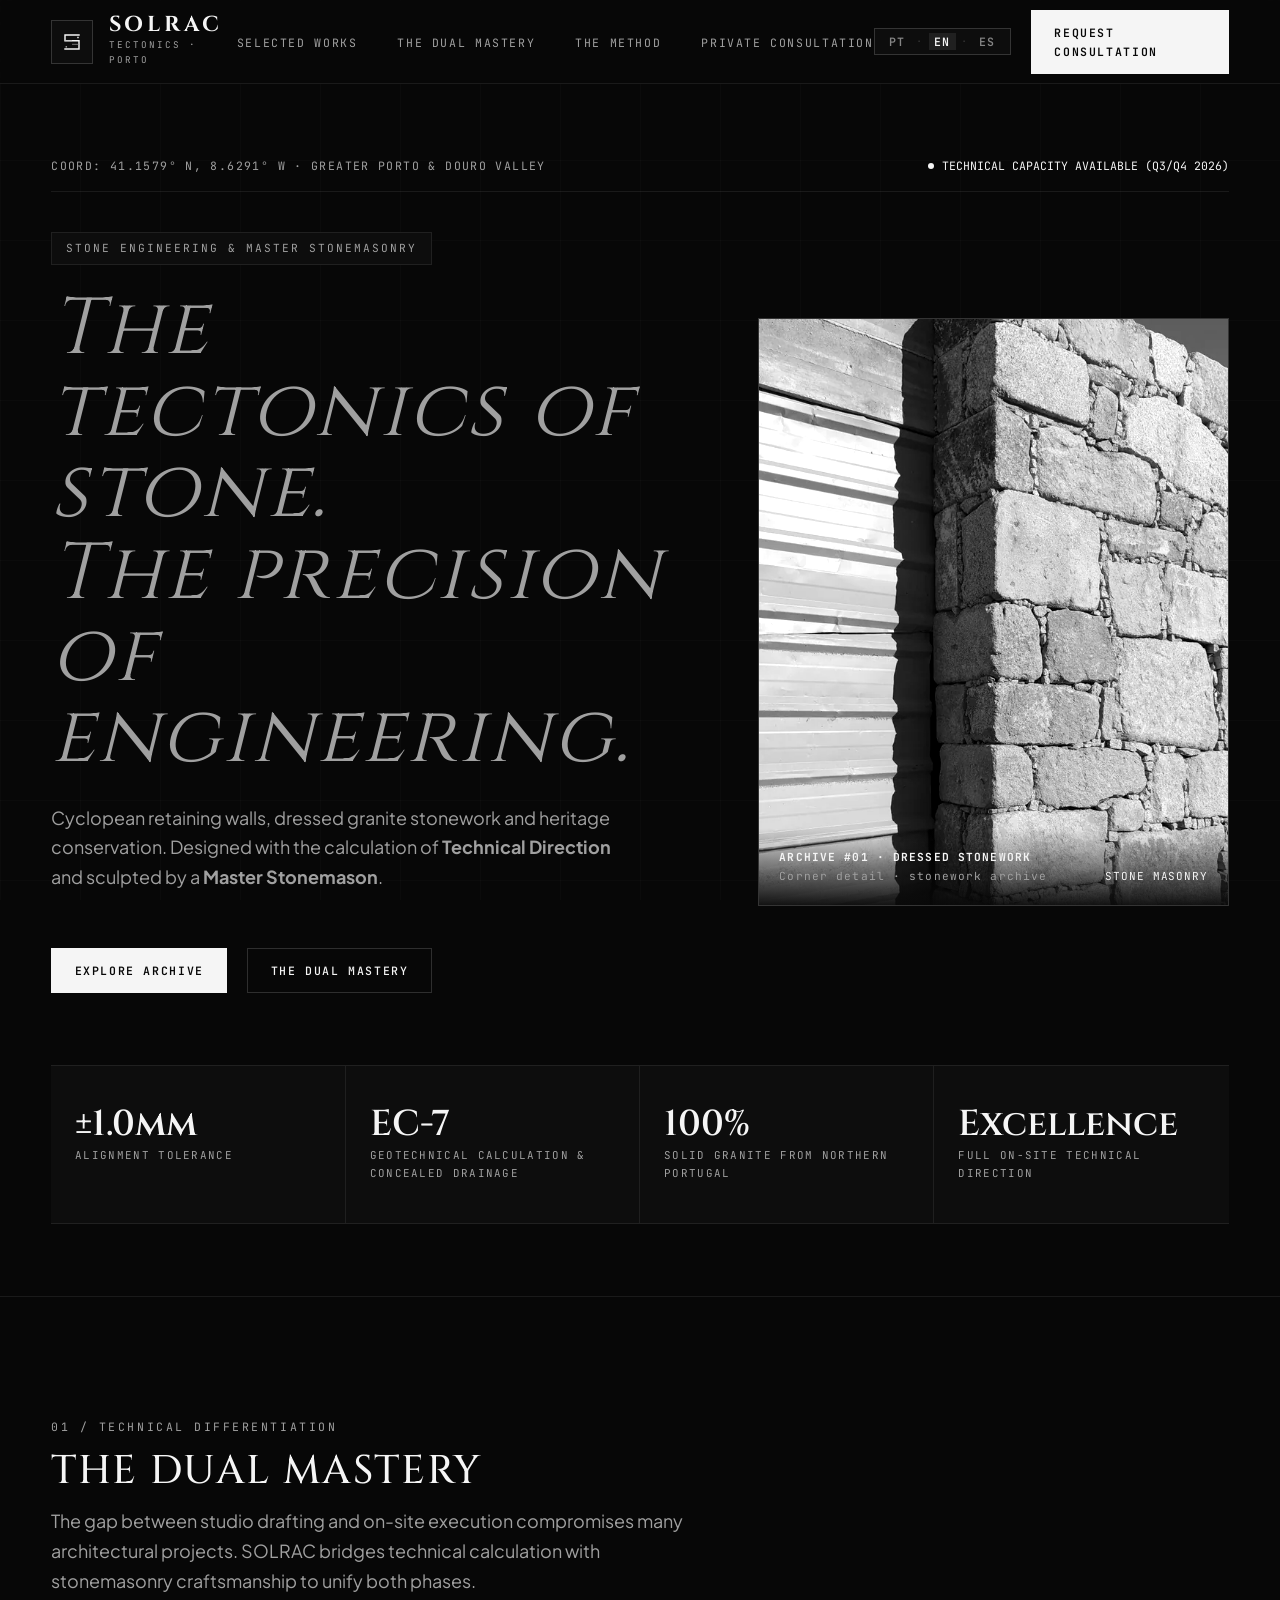
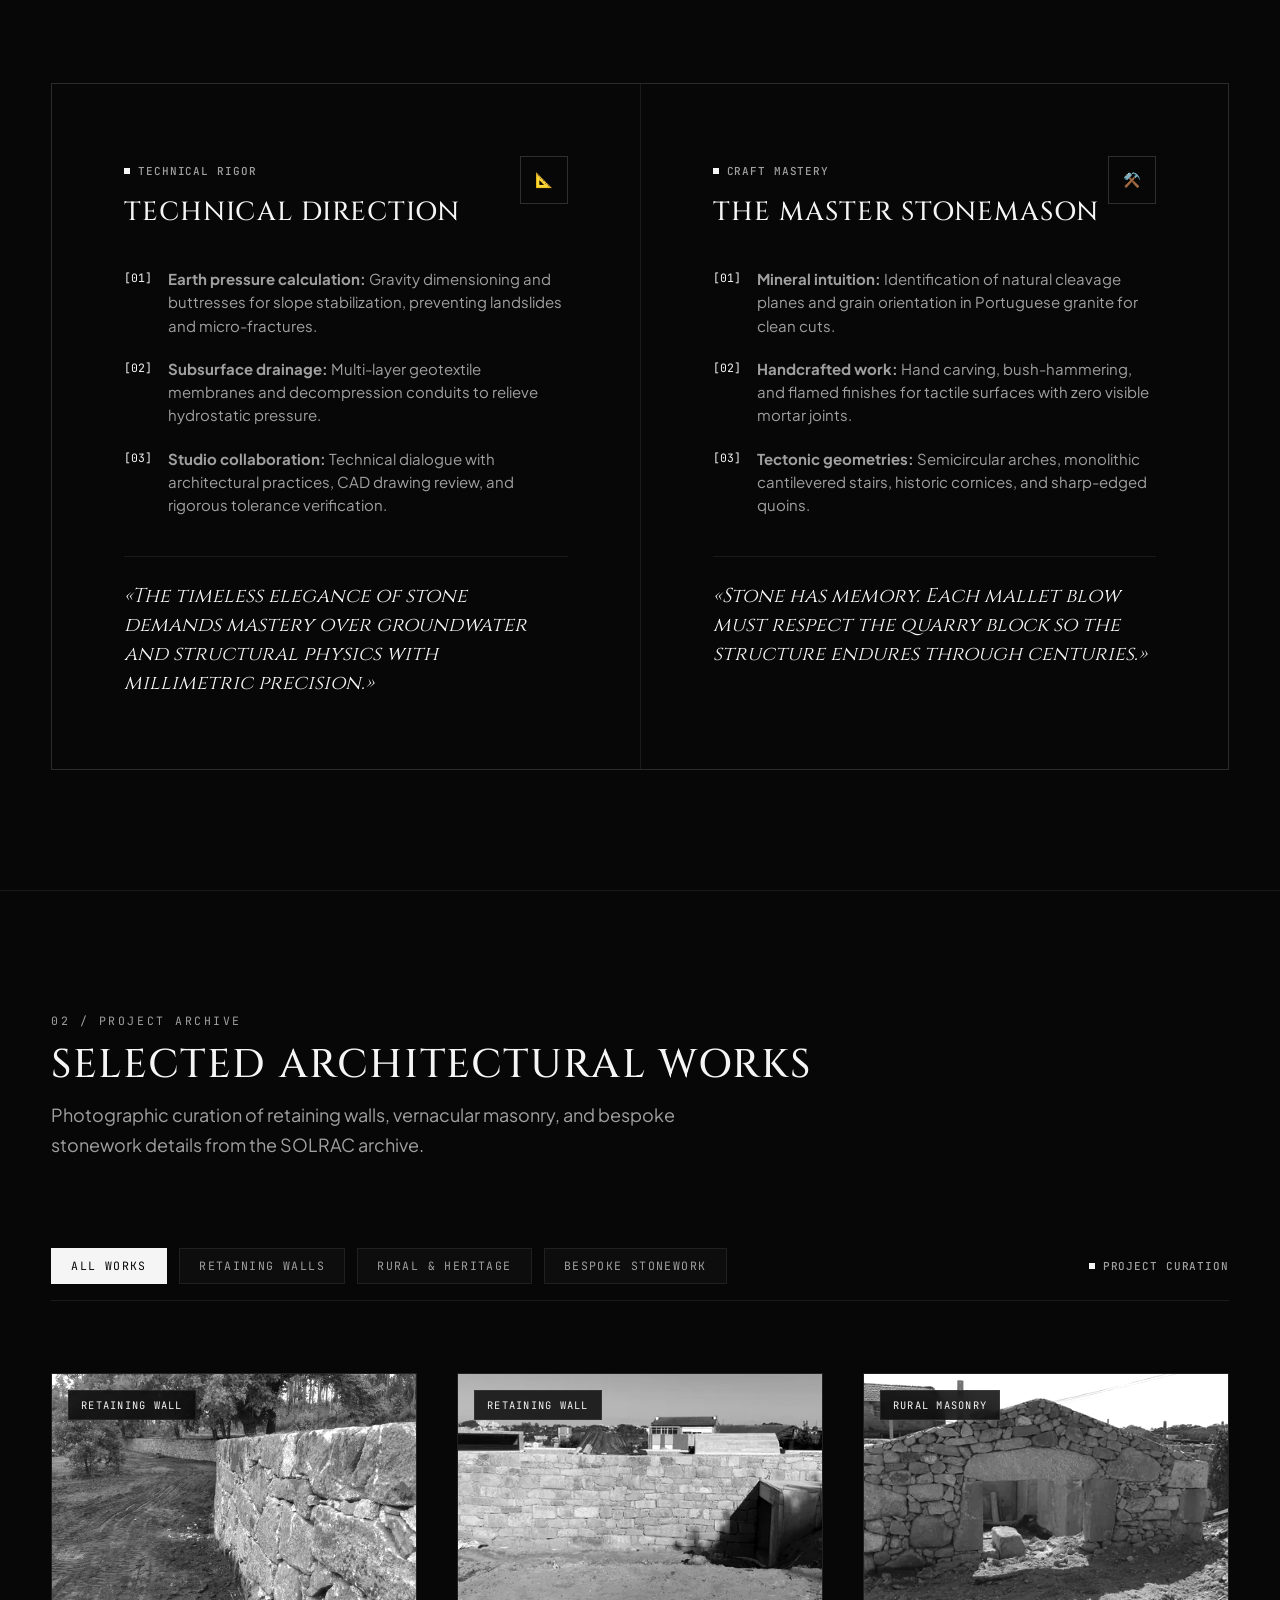
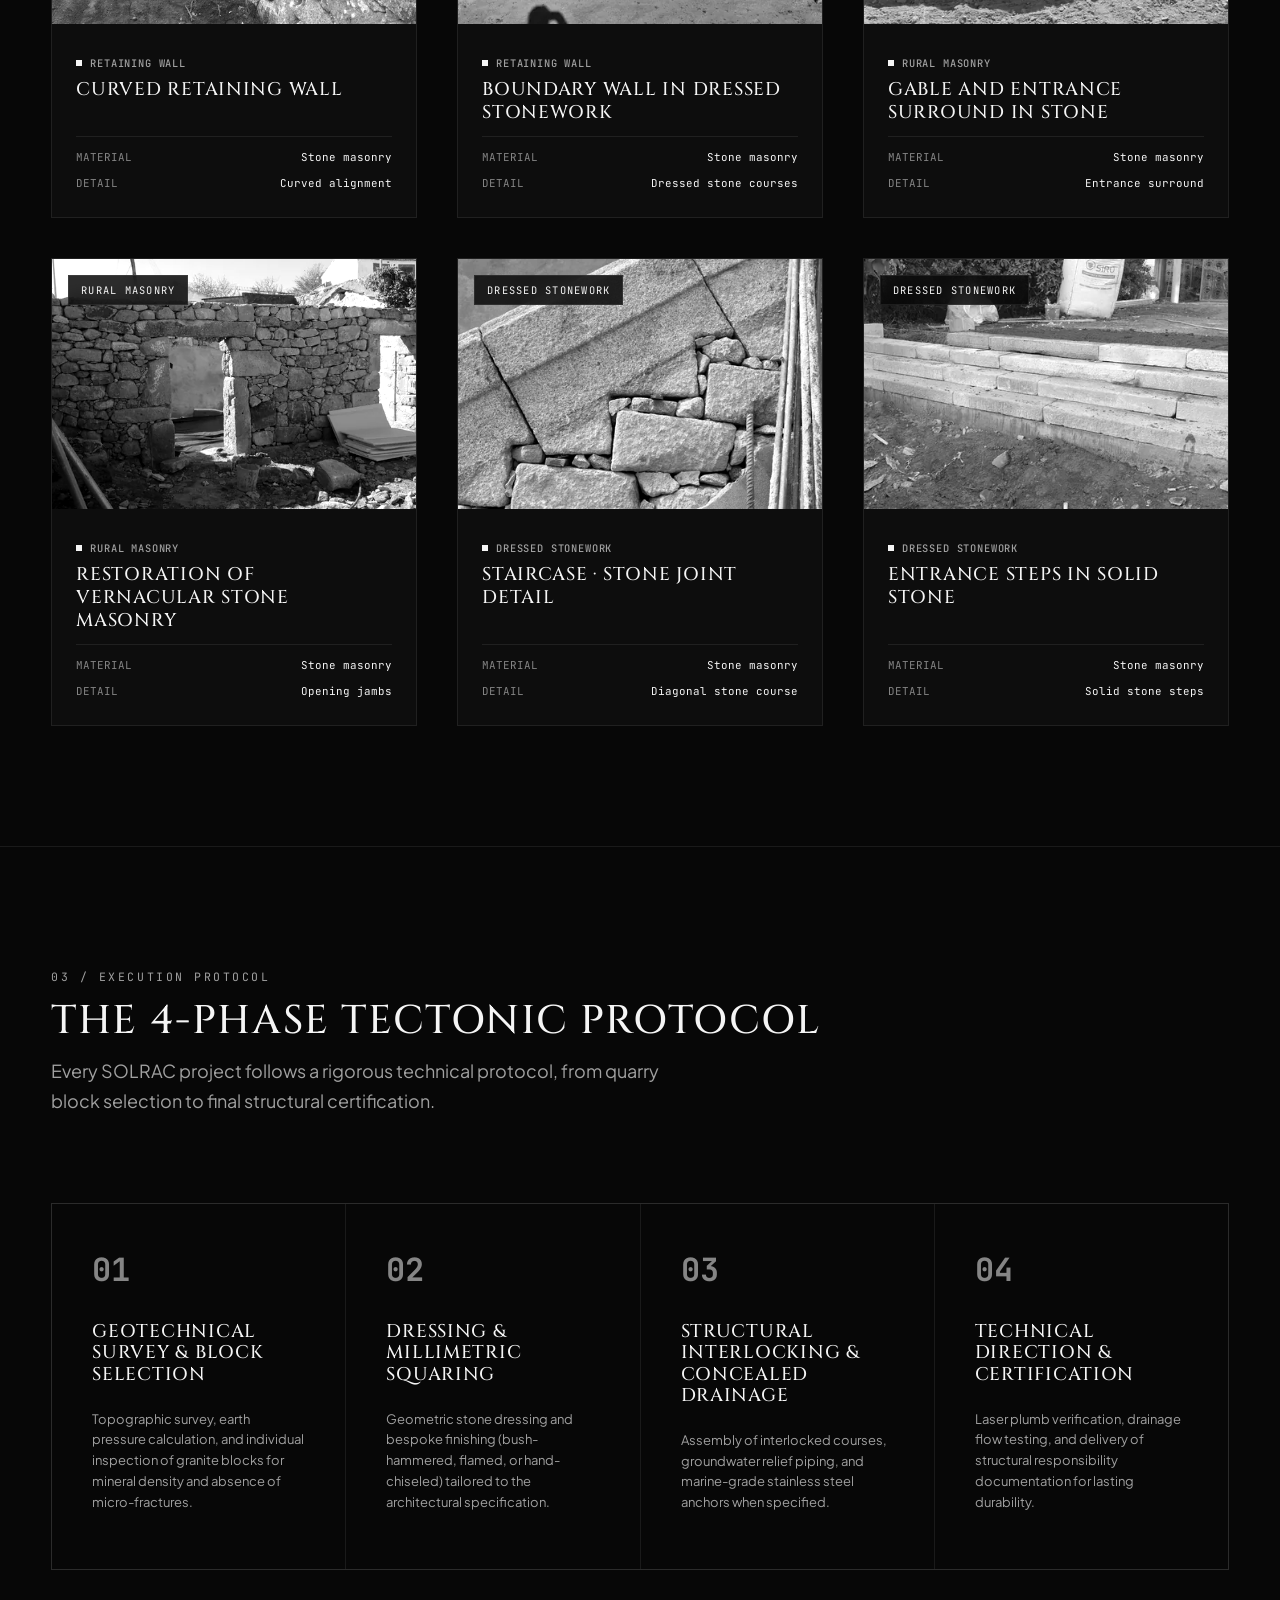
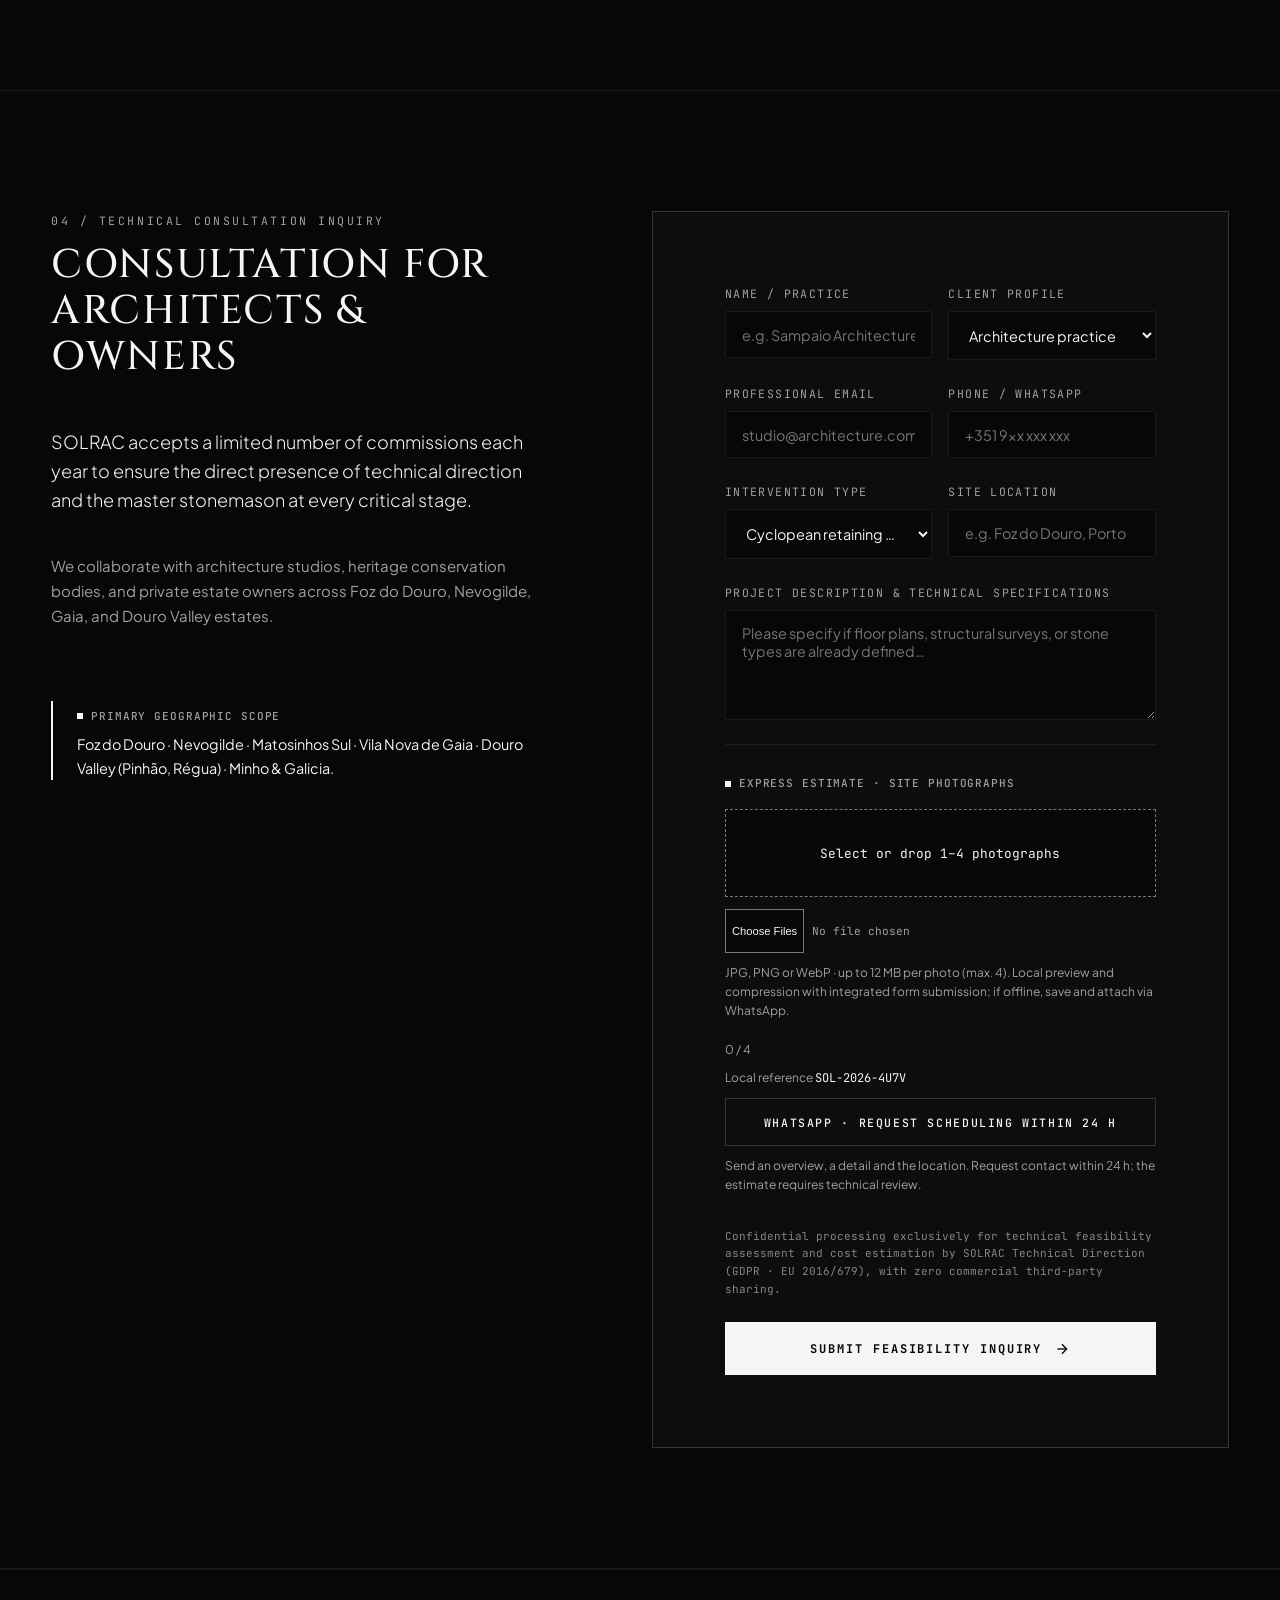
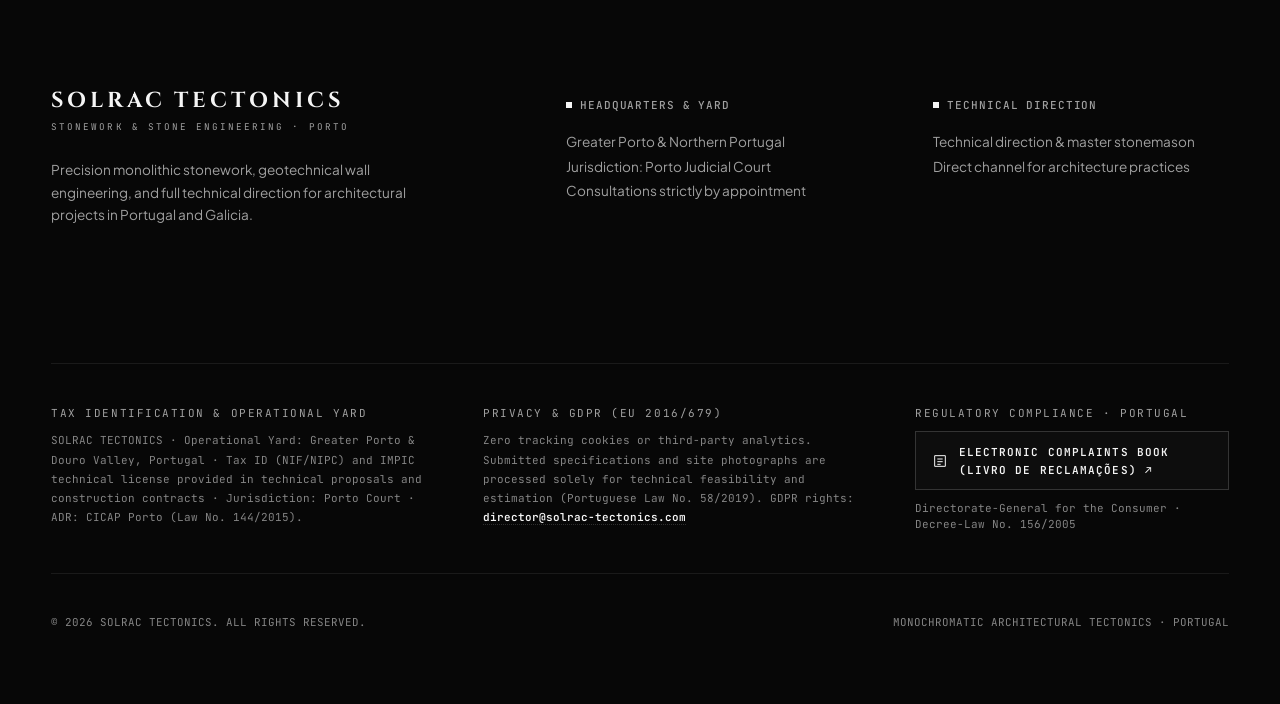
==== commit eee39158: "SOL-09: eliminar imports CSS y completar PWA, Open Graph y Schema.org" ====
--- a/index.html
+++ b/index.html
@@ -1,6 +1,6 @@
 <!DOCTYPE html>
 <html lang="pt-PT">
-<head>
+<head prefix="og: https://ogp.me/ns#">
   <meta charset="UTF-8">
   <meta name="viewport" content="width=device-width, initial-scale=1.0">
   <title data-i18n="meta.title">SOLRAC TECTONICS · Cantaria &amp; Engenharia de Pedra | Porto</title>
@@ -8,15 +8,47 @@
   <meta name="keywords" content="cantaria Porto, muros de pedra estruturais, direção técnica Porto, muros de contenção Douro, restauro de património Portugal, arquitetura tectónica, mestre canteiro">
   <meta name="author" content="SOLRAC TECTONICS">
   
+  <link rel="canonical" href="https://silverg7.github.io/solrac-atelier/">
+
   <!-- Open Graph / Meta -->
   <meta property="og:type" content="website">
   <meta property="og:title" content="SOLRAC TECTONICS · Cantaria &amp; Engenharia de Pedra">
   <meta property="og:description" content="Alvenaria ciclópica de autor, restauro de património e cantaria de precisão no Grande Porto &amp; Douro.">
+  <meta property="og:url" content="https://silverg7.github.io/solrac-atelier/">
+  <meta property="og:site_name" content="SOLRAC TECTONICS">
+  <meta property="og:locale" content="pt_PT">
+  <meta property="og:image" content="https://silverg7.github.io/solrac-atelier/assets/images/muros/muro-aparelhado-1280.webp">
+  <meta property="og:image:secure_url" content="https://silverg7.github.io/solrac-atelier/assets/images/muros/muro-aparelhado-1280.webp">
+  <meta property="og:image:type" content="image/webp">
+  <meta property="og:image:width" content="1280">
+  <meta property="og:image:height" content="622">
+  <meta property="og:image:alt" content="Muro em pedra aparelhada durante a execução da obra.">
+
+  <!-- Twitter / X large image card -->
+  <meta name="twitter:card" content="summary_large_image">
+  <meta name="twitter:title" content="SOLRAC TECTONICS · Cantaria &amp; Engenharia de Pedra">
+  <meta name="twitter:description" content="Alvenaria ciclópica de autor, restauro de património e cantaria de precisão no Grande Porto &amp; Douro.">
+  <meta name="twitter:image" content="https://silverg7.github.io/solrac-atelier/assets/images/muros/muro-aparelhado-1280.webp">
+  <meta name="twitter:image:alt" content="Muro em pedra aparelhada durante a execução da obra.">
+
+  <!-- Application icons; manifest URLs resolve relative to assets/icons/. -->
+  <meta name="theme-color" content="#070707">
+  <link rel="icon" type="image/svg+xml" href="assets/icons/favicon.svg">
+  <link rel="icon" type="image/x-icon" sizes="16x16 32x32 48x48" href="assets/icons/favicon.ico">
+  <link rel="apple-touch-icon" sizes="180x180" href="assets/icons/apple-touch-icon.png">
+  <link rel="manifest" href="assets/icons/site.webmanifest">
   
-  <!-- Favicon -->
-  <link rel="icon" type="image/svg+xml" href="assets/images/branding/favicon.svg">
-  
-  <!-- Styles -->
+  <!-- Fonts discovered early without delaying first paint; keep a no-JS fallback. -->
+  <link rel="preconnect" href="https://fonts.googleapis.com">
+  <link rel="preconnect" href="https://fonts.gstatic.com" crossorigin>
+  <link rel="preload" as="style" href="https://fonts.googleapis.com/css2?family=Cinzel:wght@400;500;600;700;800&amp;family=JetBrains+Mono:wght@300;400;500&amp;family=Plus+Jakarta+Sans:wght@300;400;500;600;700&amp;display=swap" onload="this.onload=null;this.rel='stylesheet'">
+  <noscript>
+    <link rel="stylesheet" href="https://fonts.googleapis.com/css2?family=Cinzel:wght@400;500;600;700;800&amp;family=JetBrains+Mono:wght@300;400;500&amp;family=Plus+Jakarta+Sans:wght@300;400;500;600;700&amp;display=swap">
+  </noscript>
+
+  <!-- Critical local styles retain their original cascade order. -->
+  <link rel="stylesheet" href="css/variables.css">
+  <link rel="stylesheet" href="css/typography.css">
   <link rel="stylesheet" href="css/style.css">
 
   <!-- Schema.org JSON-LD -->
@@ -35,10 +67,80 @@
     },
     "geo": {
       "@type": "GeoCoordinates",
-      "latitude": "41.1579",
-      "longitude": "-8.6291"
+      "latitude": 41.1579,
+      "longitude": -8.6291
     },
-    "priceRange": "$$$$"
+    "priceRange": "$$$$",
+    "areaServed": [
+      {
+        "@type": "AdministrativeArea",
+        "name": "Grande Porto"
+      },
+      {
+        "@type": "AdministrativeArea",
+        "name": "Vale do Douro"
+      }
+    ],
+    "knowsAbout": [
+      "Arquitetura tectónica",
+      "Cantaria de autor",
+      "Muros de contenção",
+      "Restauro de património"
+    ],
+    "hasOfferCatalog": {
+      "@type": "OfferCatalog",
+      "name": "Cantaria e engenharia de pedra",
+      "itemListElement": [
+        {
+          "@type": "Offer",
+          "itemOffered": {
+            "@type": "Service",
+            "name": "Cantaria estrutural e de precisão",
+            "provider": {
+              "@id": "https://silverg7.github.io/solrac-atelier/#atelier"
+            }
+          }
+        },
+        {
+          "@type": "Offer",
+          "itemOffered": {
+            "@type": "Service",
+            "name": "Muros de contenção em pedra",
+            "provider": {
+              "@id": "https://silverg7.github.io/solrac-atelier/#atelier"
+            }
+          }
+        },
+        {
+          "@type": "Offer",
+          "itemOffered": {
+            "@type": "Service",
+            "name": "Restauro de património",
+            "provider": {
+              "@id": "https://silverg7.github.io/solrac-atelier/#atelier"
+            }
+          }
+        }
+      ]
+    },
+    "@id": "https://silverg7.github.io/solrac-atelier/#atelier",
+    "url": "https://silverg7.github.io/solrac-atelier/",
+    "logo": "https://silverg7.github.io/solrac-atelier/assets/icons/icon-512.png",
+    "image": {
+      "@type": "ImageObject",
+      "contentUrl": "https://silverg7.github.io/solrac-atelier/assets/images/muros/muro-aparelhado-1280.webp",
+      "width": {
+        "@type": "QuantitativeValue",
+        "value": 1280,
+        "unitCode": "E37"
+      },
+      "height": {
+        "@type": "QuantitativeValue",
+        "value": 622,
+        "unitCode": "E37"
+      },
+      "caption": "Muro em pedra aparelhada durante a execução da obra."
+    }
   }
   </script>
 </head>
--- a/css/variables.css
+++ b/css/variables.css
@@ -0,0 +1,71 @@
+/* ==========================================================================
+   SOLRAC · ATELIER DE ARQUITETURA TECTÓNICA & CANTARIA DE AUTOR
+   DESIGN SYSTEM TOKENS & ARCHITECTURAL GRID VARIABLES
+   ========================================================================== */
+
+:root {
+  /* -------------------------------------------------------------------------
+     Monochrome Tonal Palette (Strict High-End Architecture)
+     ------------------------------------------------------------------------- */
+  --bg-primary: #070707;
+  --bg-surface: #0d0d0d;
+  --bg-surface-elevated: #1f1f1f;
+  --bg-surface-hover: #1f1f1f;
+  --bg-overlay: rgba(7, 7, 7, 0.94);
+  
+  --border-subtle: rgba(255, 255, 255, 0.08);
+  --border-medium: rgba(255, 255, 255, 0.16);
+  --border-strong: rgba(255, 255, 255, 0.32);
+  --border-light: rgba(255, 255, 255, 0.65);
+
+  --text-primary: #f5f5f5;        /* Travertine white */
+  --text-secondary: #a0a0a0;      /* Granite dust */
+  --text-muted: #858585;          /* Basalt dark */
+  --text-inverse: #070707;
+
+  /* -------------------------------------------------------------------------
+     Typography Scale
+     ------------------------------------------------------------------------- */
+  --font-serif: 'Cinzel', 'Cormorant Garamond', 'Didot', serif;
+  --font-sans: 'Plus Jakarta Sans', -apple-system, BlinkMacSystemFont, 'Segoe UI', Roboto, sans-serif;
+  --font-mono: 'JetBrains Mono', 'Space Mono', monospace;
+
+  --text-display: clamp(2.5rem, 6vw + 1rem, 5.5rem);
+  --text-h1: clamp(2rem, 4vw + 0.5rem, 3.75rem);
+  --text-h2: clamp(1.5rem, 2.5vw + 0.5rem, 2.5rem);
+  --text-h3: clamp(1.25rem, 1.8vw + 0.2rem, 1.75rem);
+  --text-body-lg: 1.125rem;
+  --text-body: 0.9375rem;
+  --text-body-sm: 0.8125rem;
+  --text-micro: 0.6875rem;
+
+  /* -------------------------------------------------------------------------
+     Architectural Grid & Spacing
+     ------------------------------------------------------------------------- */
+  --max-width: 1440px;
+  --header-height: 84px;
+  --container-padding: clamp(1.25rem, 4vw, 4rem);
+
+  --space-xs: 0.5rem;
+  --space-sm: 1rem;
+  --space-md: 1.5rem;
+  --space-lg: 2.5rem;
+  --space-xl: 4.5rem;
+  --space-2xl: 7.5rem;
+
+  /* -------------------------------------------------------------------------
+     Transitions & Easings (Architectural Tectonic Feel)
+     ------------------------------------------------------------------------- */
+  --ease-tectonic: cubic-bezier(0.19, 1, 0.22, 1);
+  --ease-smooth: cubic-bezier(0.4, 0, 0.2, 1);
+  --transition-fast: 0.2s var(--ease-smooth);
+  --transition-normal: 0.4s var(--ease-tectonic);
+  --transition-slow: 0.8s var(--ease-tectonic);
+
+  /* -------------------------------------------------------------------------
+     Geometry & Radii (Pure Razor-Sharp Architectural Lines)
+     ------------------------------------------------------------------------- */
+  --radius-none: 0px;
+  --radius-sm: 2px;
+  --radius-md: 4px;
+}
--- a/css/typography.css
+++ b/css/typography.css
@@ -0,0 +1,81 @@
+/* ==========================================================================
+   SOLRAC · ATELIER DE ARQUITETURA TECTÓNICA & CANTARIA DE AUTOR
+   TYPOGRAPHY & EDITORIAL HIERARCHY
+   ========================================================================== */
+
+
+body {
+  font-family: var(--font-sans);
+  font-size: var(--text-body);
+  line-height: 1.65;
+  color: var(--text-primary);
+  background-color: var(--bg-primary);
+  -webkit-font-smoothing: antialiased;
+  -moz-osx-font-smoothing: grayscale;
+  text-rendering: optimizeLegibility;
+}
+
+/* -------------------------------------------------------------------------
+   Editorial Titles & Serif Headings
+   ------------------------------------------------------------------------- */
+h1, h2, h3, h4, .font-serif {
+  font-family: var(--font-serif);
+  font-weight: 500;
+  letter-spacing: 0.04em;
+  text-transform: uppercase;
+  color: var(--text-primary);
+  line-height: 1.15;
+}
+
+.display-title {
+  font-size: var(--text-display);
+  font-weight: 600;
+  letter-spacing: 0.05em;
+  line-height: 1.05;
+}
+
+h1 { font-size: var(--text-h1); }
+h2 { font-size: var(--text-h2); }
+h3 { font-size: var(--text-h3); }
+
+/* -------------------------------------------------------------------------
+   Technical Mono & Coordinates Tags
+   ------------------------------------------------------------------------- */
+.font-mono, .badge-coord, .tech-label, .metric-number {
+  font-family: var(--font-mono);
+  letter-spacing: 0.08em;
+  font-size: var(--text-micro);
+  text-transform: uppercase;
+}
+
+.tech-label {
+  color: var(--text-secondary);
+  font-weight: 500;
+  display: inline-flex;
+  align-items: center;
+  gap: 0.5rem;
+}
+
+.tech-label::before {
+  content: '';
+  display: inline-block;
+  width: 6px;
+  height: 6px;
+  background-color: var(--text-primary);
+}
+
+.text-muted {
+  color: var(--text-secondary);
+}
+
+p {
+  color: var(--text-secondary);
+  margin-bottom: 1rem;
+}
+
+p.lead {
+  font-size: var(--text-body-lg);
+  color: var(--text-primary);
+  line-height: 1.6;
+  font-weight: 300;
+}
--- a/css/style.css
+++ b/css/style.css
@@ -3,8 +3,6 @@
    MAIN STYLESHEET (High-End Monochromatic Architectural Luxury)
    ========================================================================== */
 
-@import url('variables.css');
-@import url('typography.css');
 
 /* -------------------------------------------------------------------------
    Reset & Base Standards
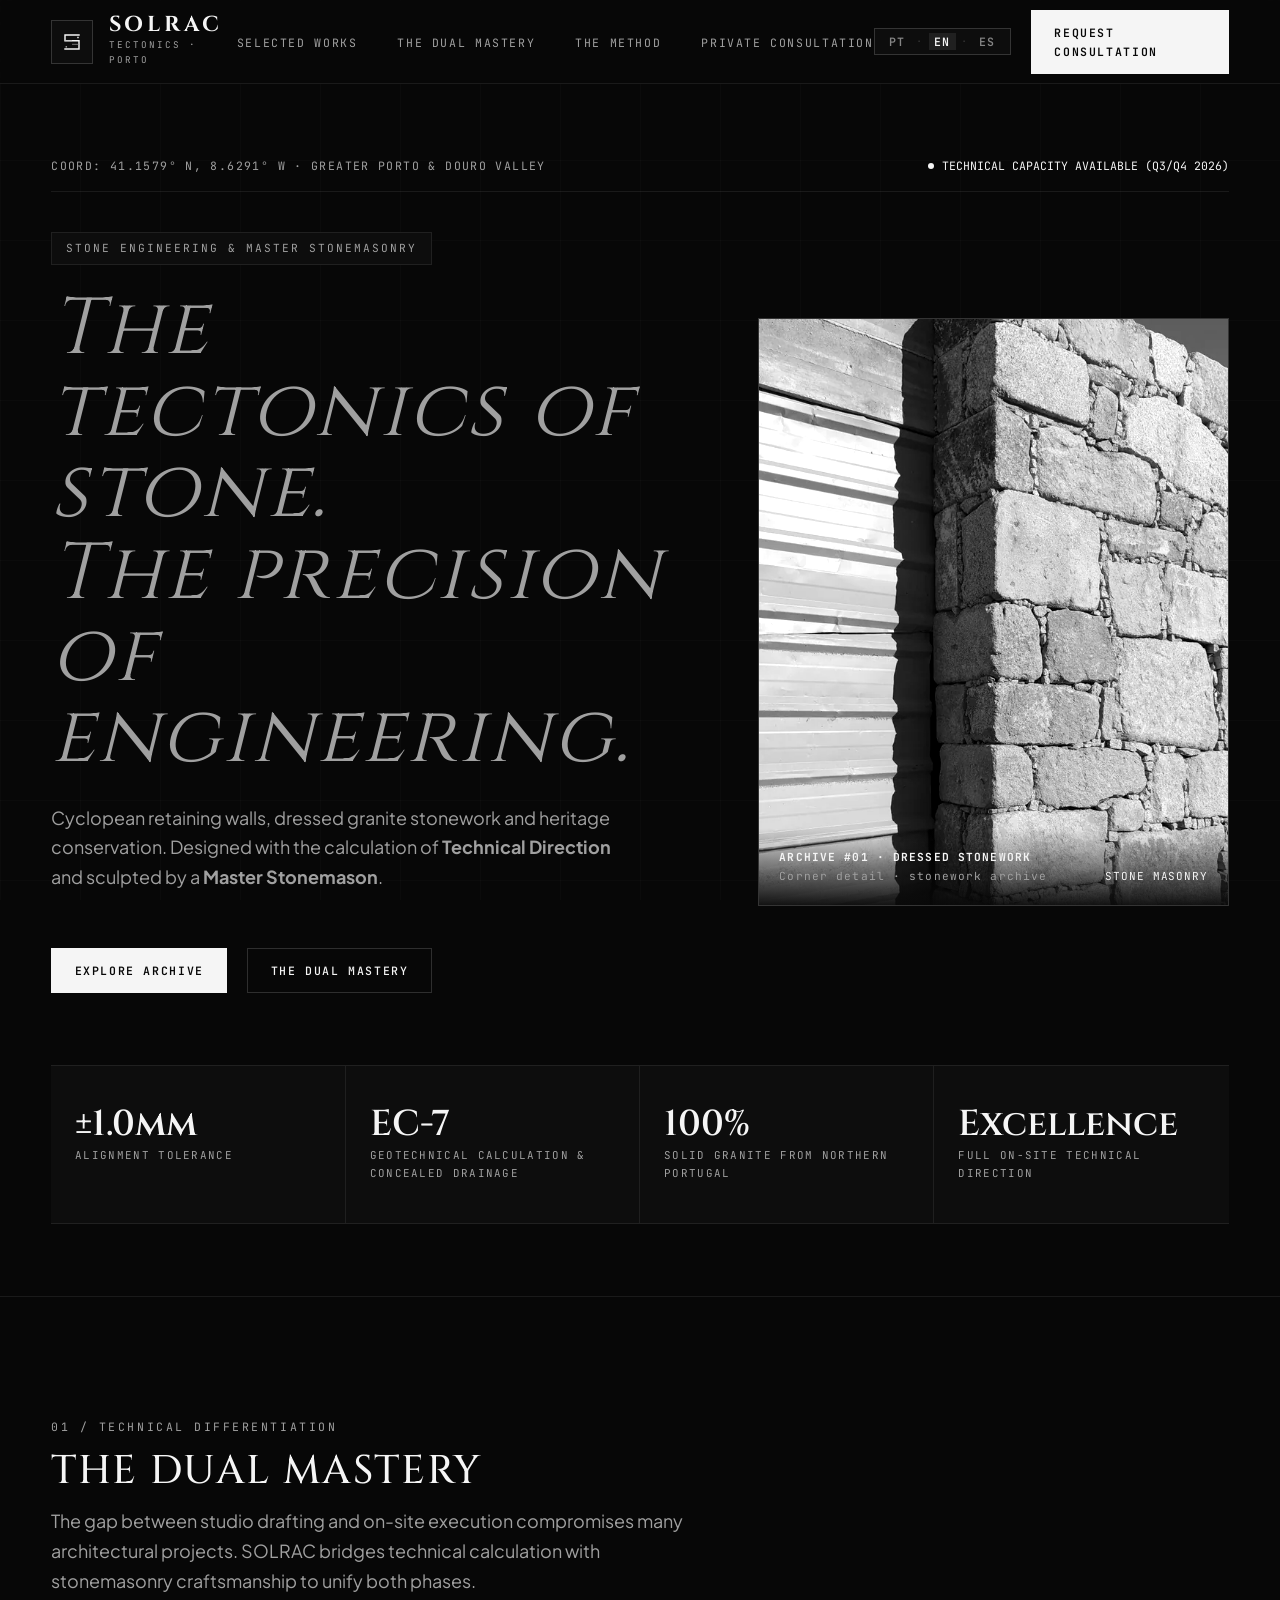
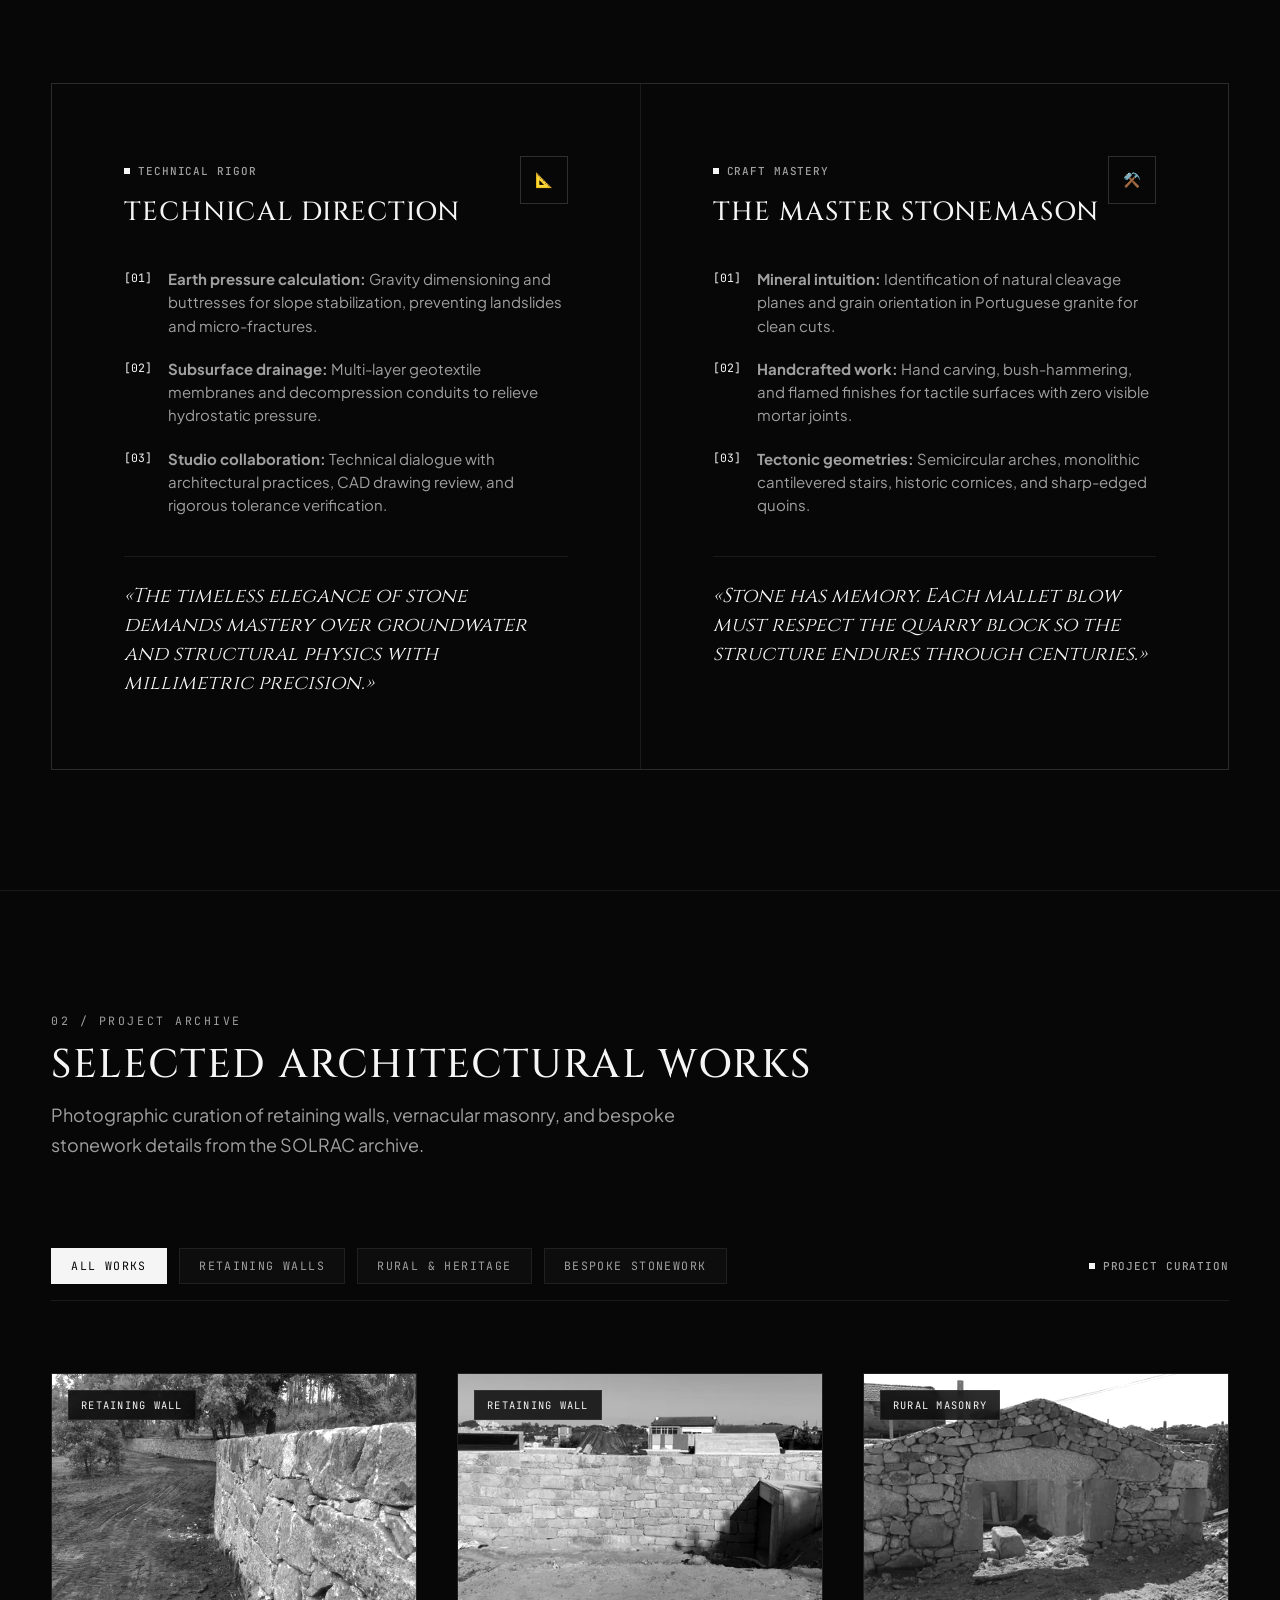
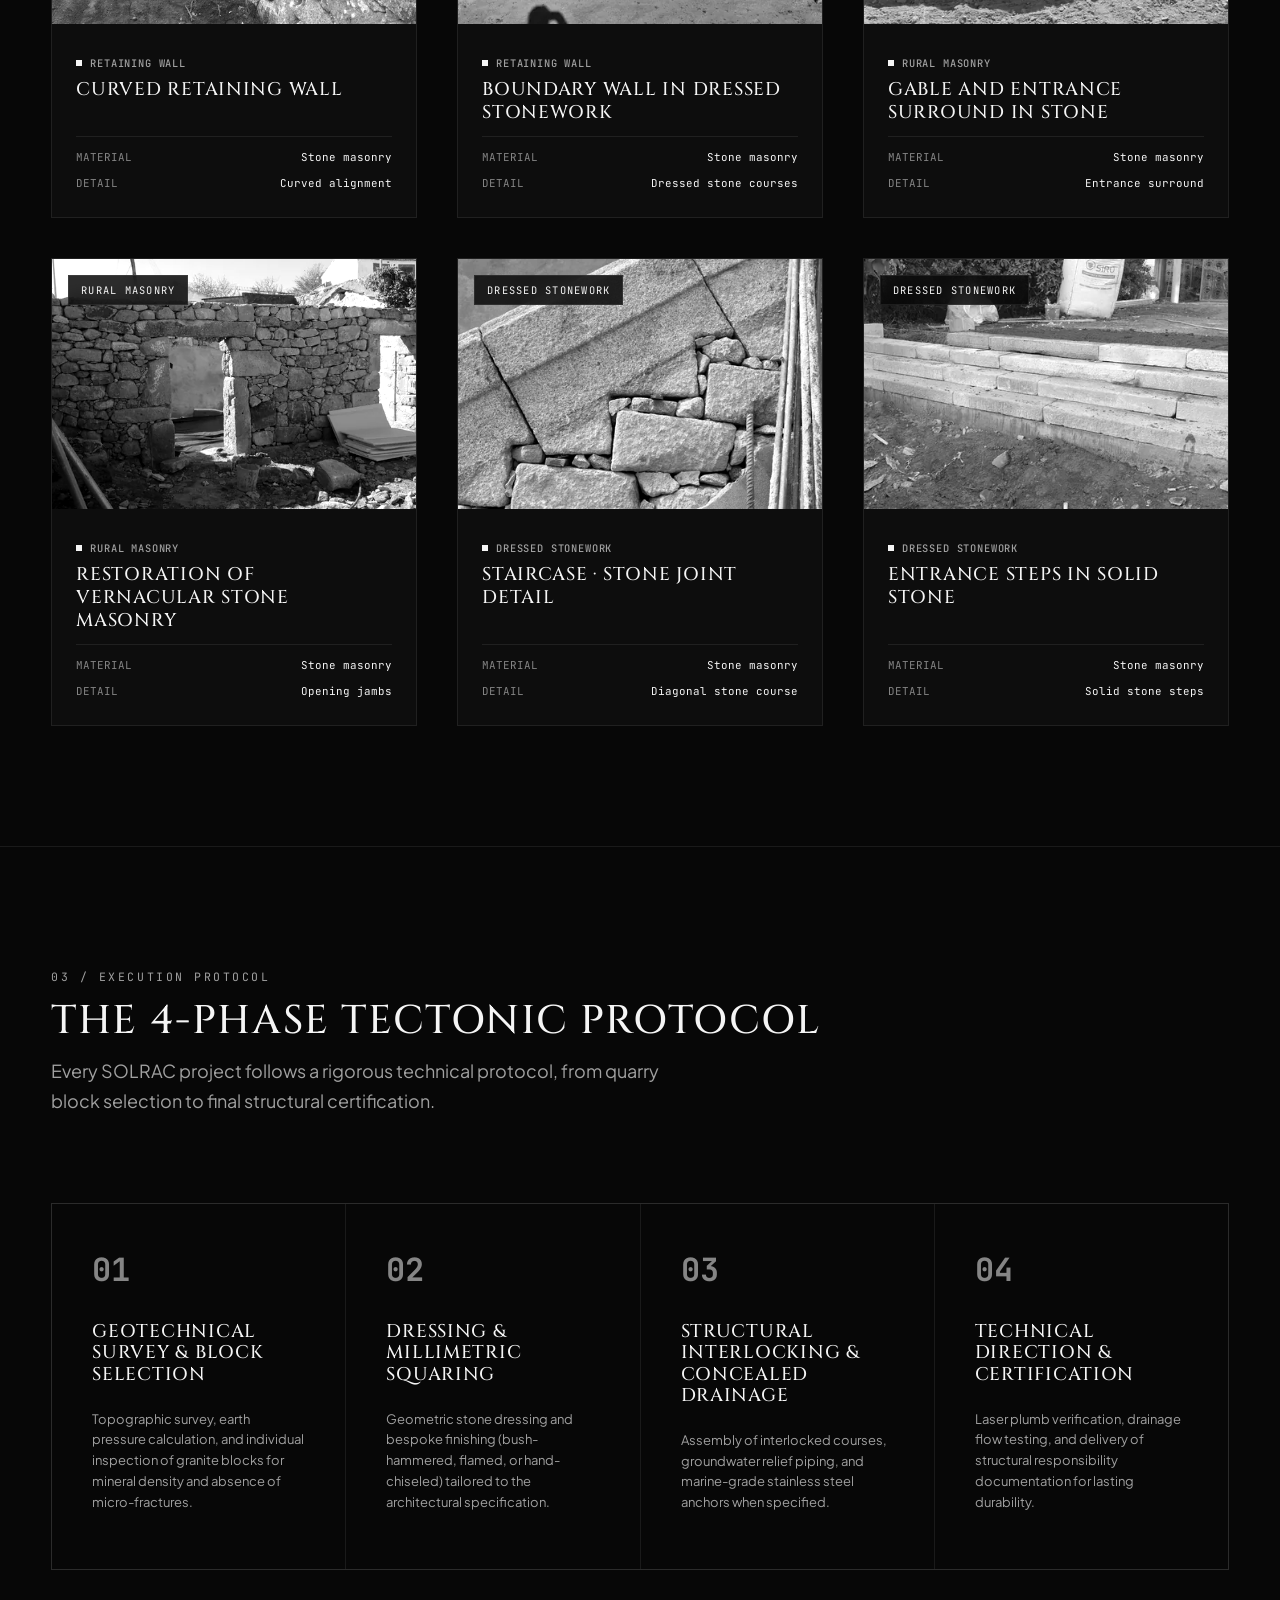
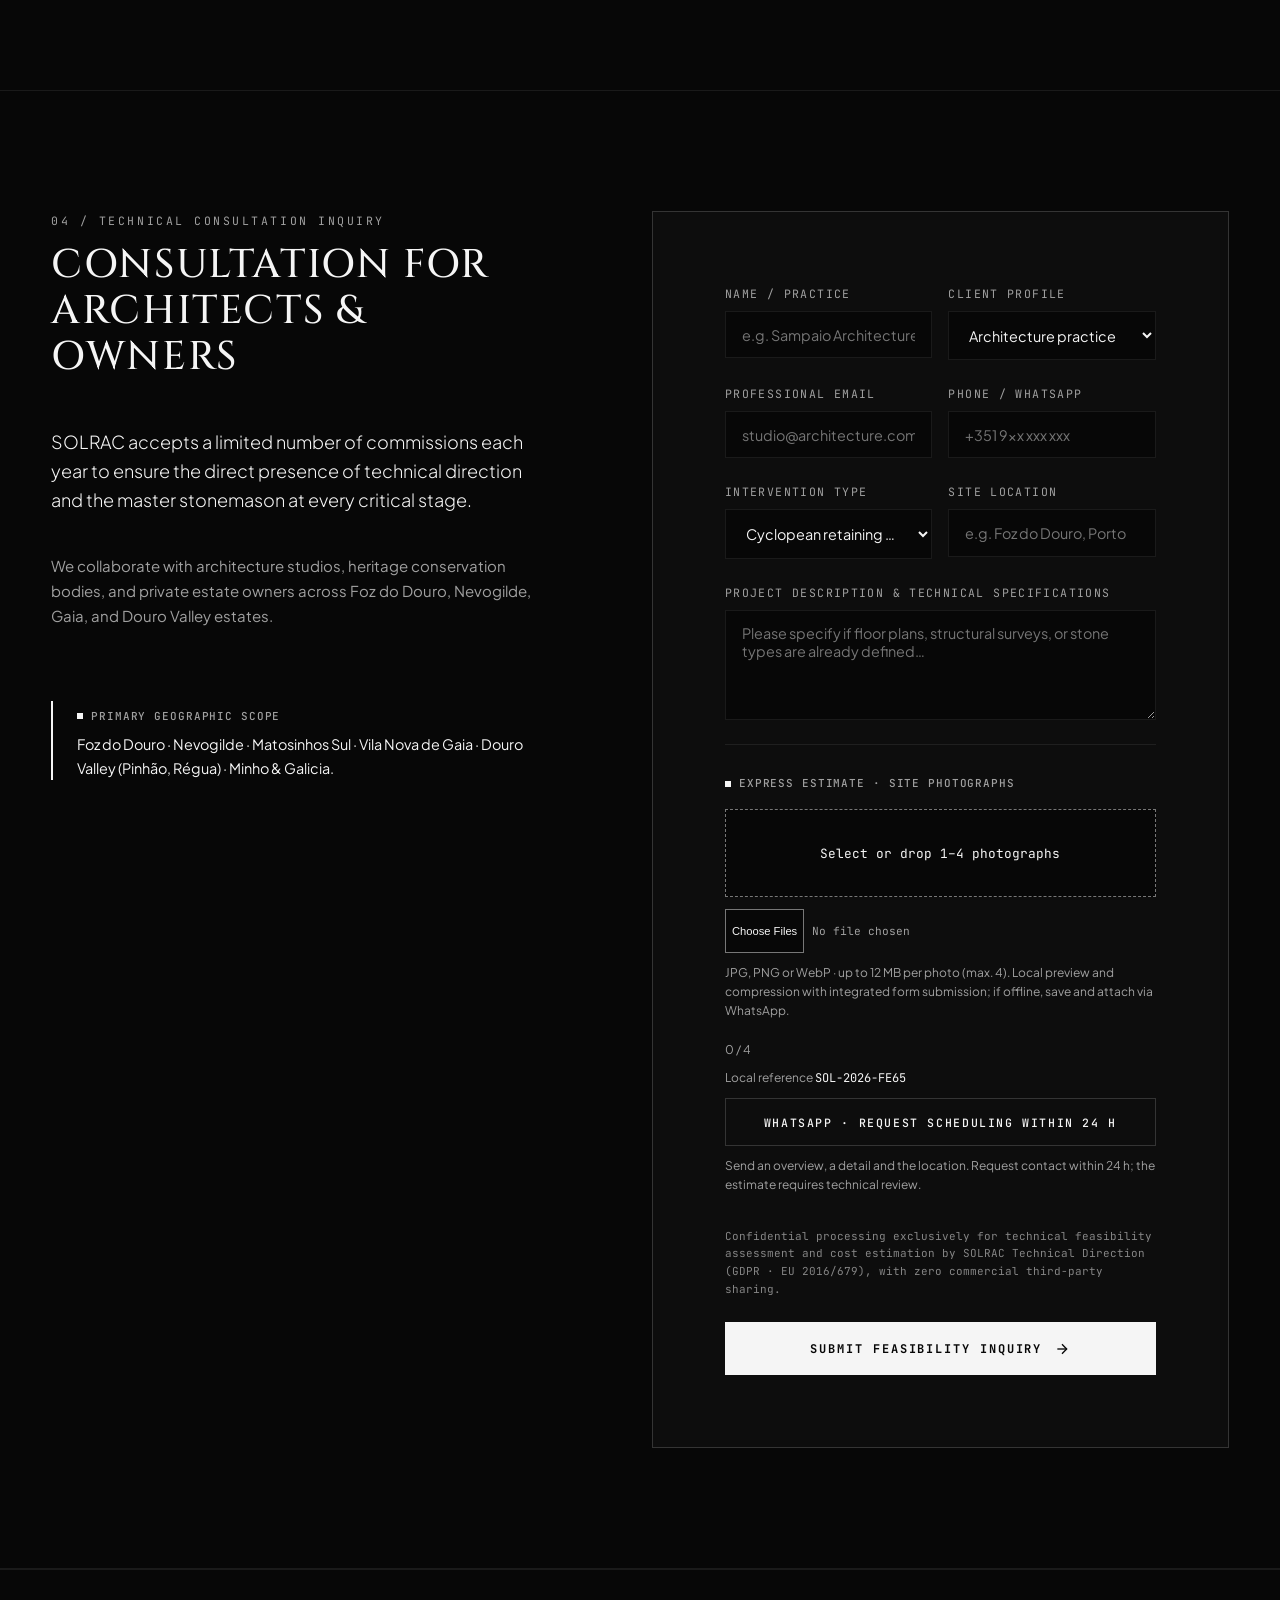
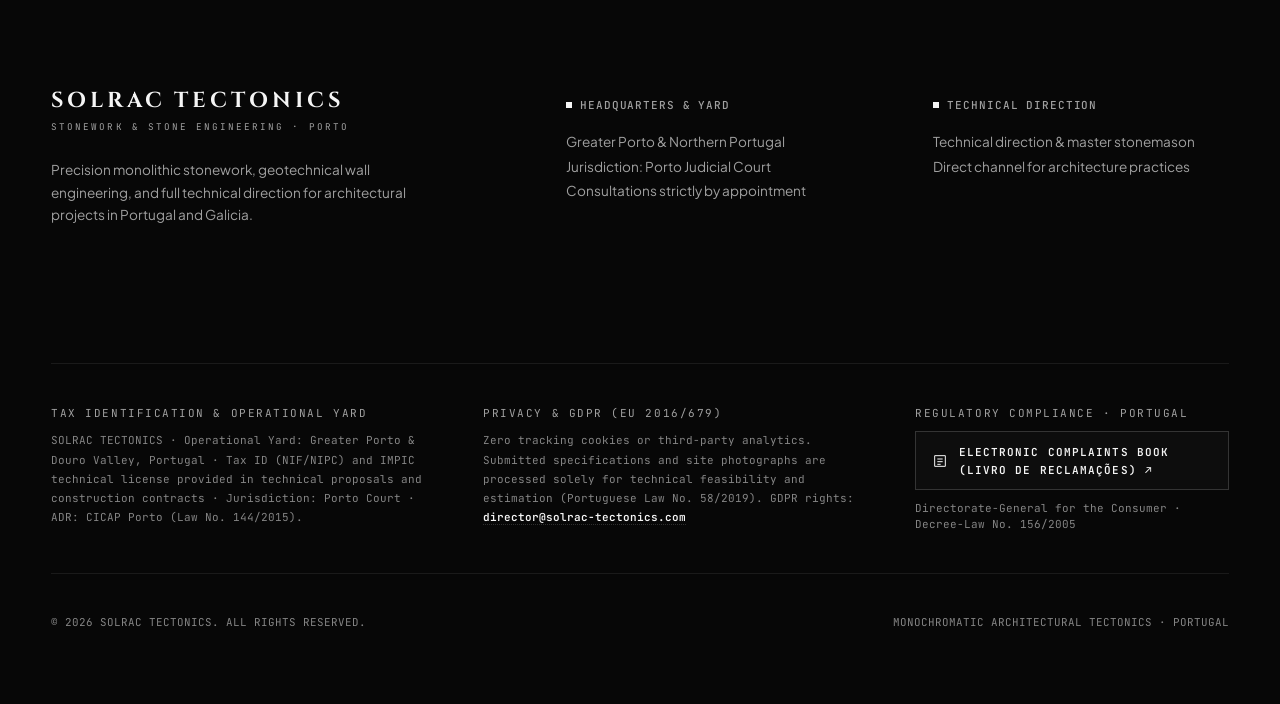
==== commit 36046c2a: "SOL-11: galería de fotografías reales por obra y pruebas de interacción" ====
--- a/index.html
+++ b/index.html
@@ -728,6 +728,7 @@
           </svg>
           <p data-i18n="lightbox.indicative">Esquemas de princípio · cotas indicativas, não medidas da obra. Dimensionamento sujeito a levantamento e projeto.</p>
         </div>
+        <div id="lightbox-photos" class="lightbox-photos" role="group" aria-label="Fotografias desta obra" data-i18n-aria-label="lightbox.photos"></div>
         <div class="lightbox-navigation" role="group" aria-label="Navegação de obras" data-i18n-aria-label="lightbox.navigation">
           <button type="button" id="lightbox-prev" aria-label="Obra anterior" data-i18n-aria-label="lightbox.previous"><span aria-hidden="true" data-i18n="lightbox.left">←</span></button>
           <output id="lightbox-position" aria-live="polite" aria-atomic="true"></output>
--- a/css/style.css
+++ b/css/style.css
@@ -495,12 +495,12 @@
   width: 100%;
   height: 100%;
   object-fit: cover;
-  transition: transform 1.2s var(--ease-tectonic);
+  transition: filter 0.6s var(--ease-tectonic), transform 1.2s var(--ease-tectonic);
 }
 
 .hero-visual-frame:hover img {
   transform: scale(1.04);
-  filter: grayscale(100%) contrast(125%);
+  filter: grayscale(0%) contrast(100%);
 }
 
 .hero-frame-tag {
@@ -745,11 +745,12 @@
   width: 100%;
   height: 100%;
   object-fit: cover;
+  transition: filter 0.6s var(--ease-tectonic), transform var(--transition-normal);
 }
 
 .project-card:hover .project-thumb-wrapper img {
   transform: scale(1.06);
-  filter: grayscale(100%) contrast(120%);
+  filter: grayscale(0%) contrast(100%);
 }
 
 .project-category-badge {
@@ -1644,6 +1645,15 @@
 .lightbox-navigation { position: absolute; bottom: 1rem; left: 1rem; right: 1rem; display: flex; align-items: center; justify-content: center; gap: 1.5rem; }
 .lightbox-navigation button { font-size: 1.3rem; min-width: 48px; }
 .lightbox-navigation output { min-width: 5ch; text-align: center; font-family: var(--font-mono); font-size: .75rem; }
+/* SOL-11: fixed photo space and a separate selector within each work. */
+.lightbox-image-viewer { padding-bottom: 11rem; min-height: 0; }
+.lightbox-photos { position: absolute; bottom: 4.8rem; left: 1rem; right: 1rem; display: flex; justify-content: center; gap: .5rem; }
+.lightbox-photos[hidden] { display: none; }
+.lightbox-photos button { min-width: 0; min-height: 64px; padding: .3rem; border: 1px solid #777; background: #070707; color: #aaa; cursor: pointer; font: .65rem var(--font-mono); }
+.lightbox-photos button[aria-pressed="true"] { border-color: #f5f5f5; color: #f5f5f5; }
+.lightbox-photos button:focus-visible { outline: 2px solid #f5f5f5; outline-offset: 3px; }
+.lightbox-photos img { display: block; width: 64px; height: 40px; object-fit: cover; margin: 0 auto .3rem; box-shadow: none; }
+.lightbox-photos span { display: block; }
 .technical-sheet { width: 100%; max-width: 760px; background: #070707; border: 1px solid #1f1f1f; padding: 1rem; }
 .technical-sheet .form-select { margin-top: .5rem; }
 .technical-sheet svg { display: block; width: 100%; max-height: 52vh; color: #aaa; }
@@ -1659,7 +1669,8 @@
 .photo-input::file-selector-button { min-height: 44px; margin-right: .5rem; border: 1px solid #777; color: #f5f5f5; background: #070707; cursor: pointer; }
 .photo-thumbnails { display: grid; grid-template-columns: repeat(4, minmax(0, 1fr)); gap: .5rem; }
 .photo-thumbnail { min-width: 0; border: 1px solid #1f1f1f; }
-.photo-thumbnail img { display: block; width: 100%; height: 85px; object-fit: cover; filter: grayscale(1); }
+.photo-thumbnail img { display: block; width: 100%; height: 85px; object-fit: cover; filter: grayscale(100%); transition: filter 0.6s var(--ease-tectonic); }
+.photo-thumbnail:hover img { filter: grayscale(0%) contrast(100%); }
 .photo-thumbnail a, .photo-thumbnail button { display: flex; align-items: center; justify-content: center; width: 100%; min-height: 44px; padding: .3rem; background: #070707; color: #ddd; border: 0; font: .65rem var(--font-mono); text-align: center; overflow-wrap: anywhere; cursor: pointer; }
 .photo-whatsapp { display: flex; justify-content: center; white-space: normal; text-align: center; min-height: 48px; }
 .express-reference output { color: var(--text-primary); font-family: var(--font-mono); }
